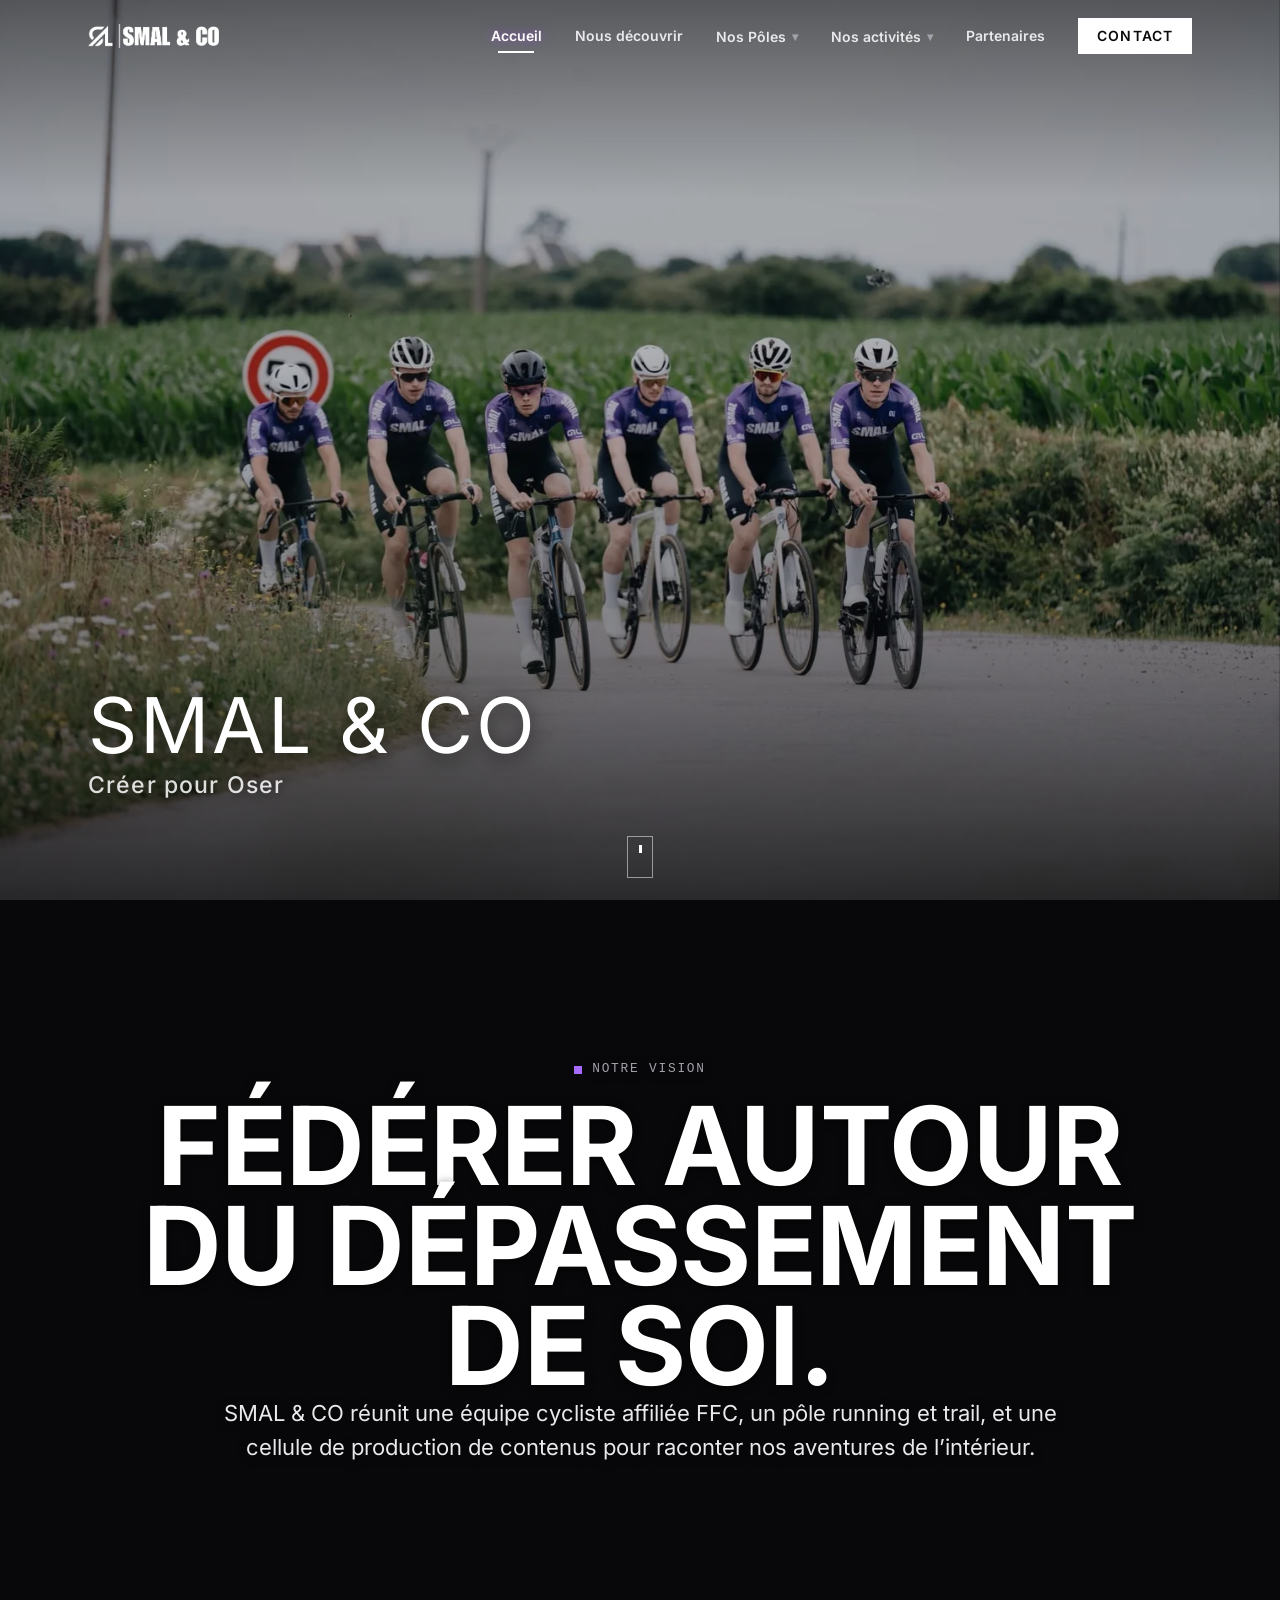
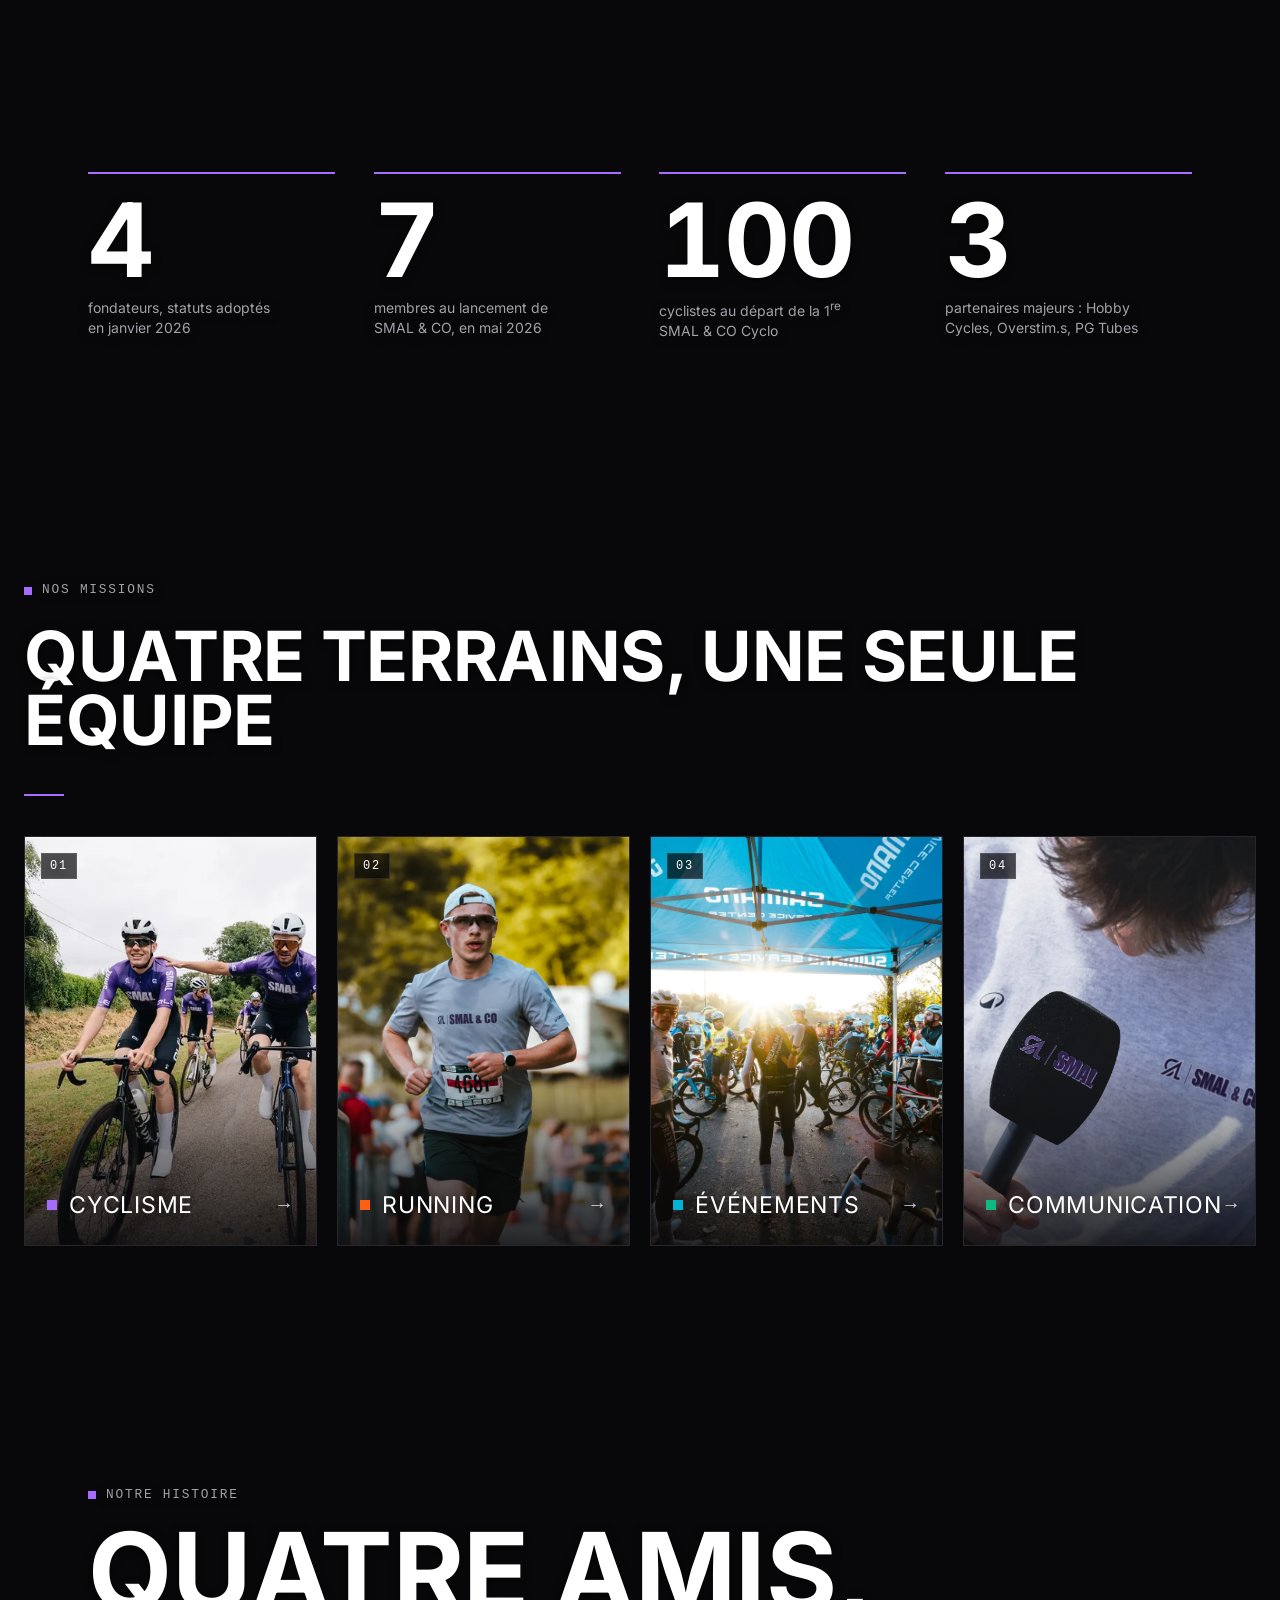
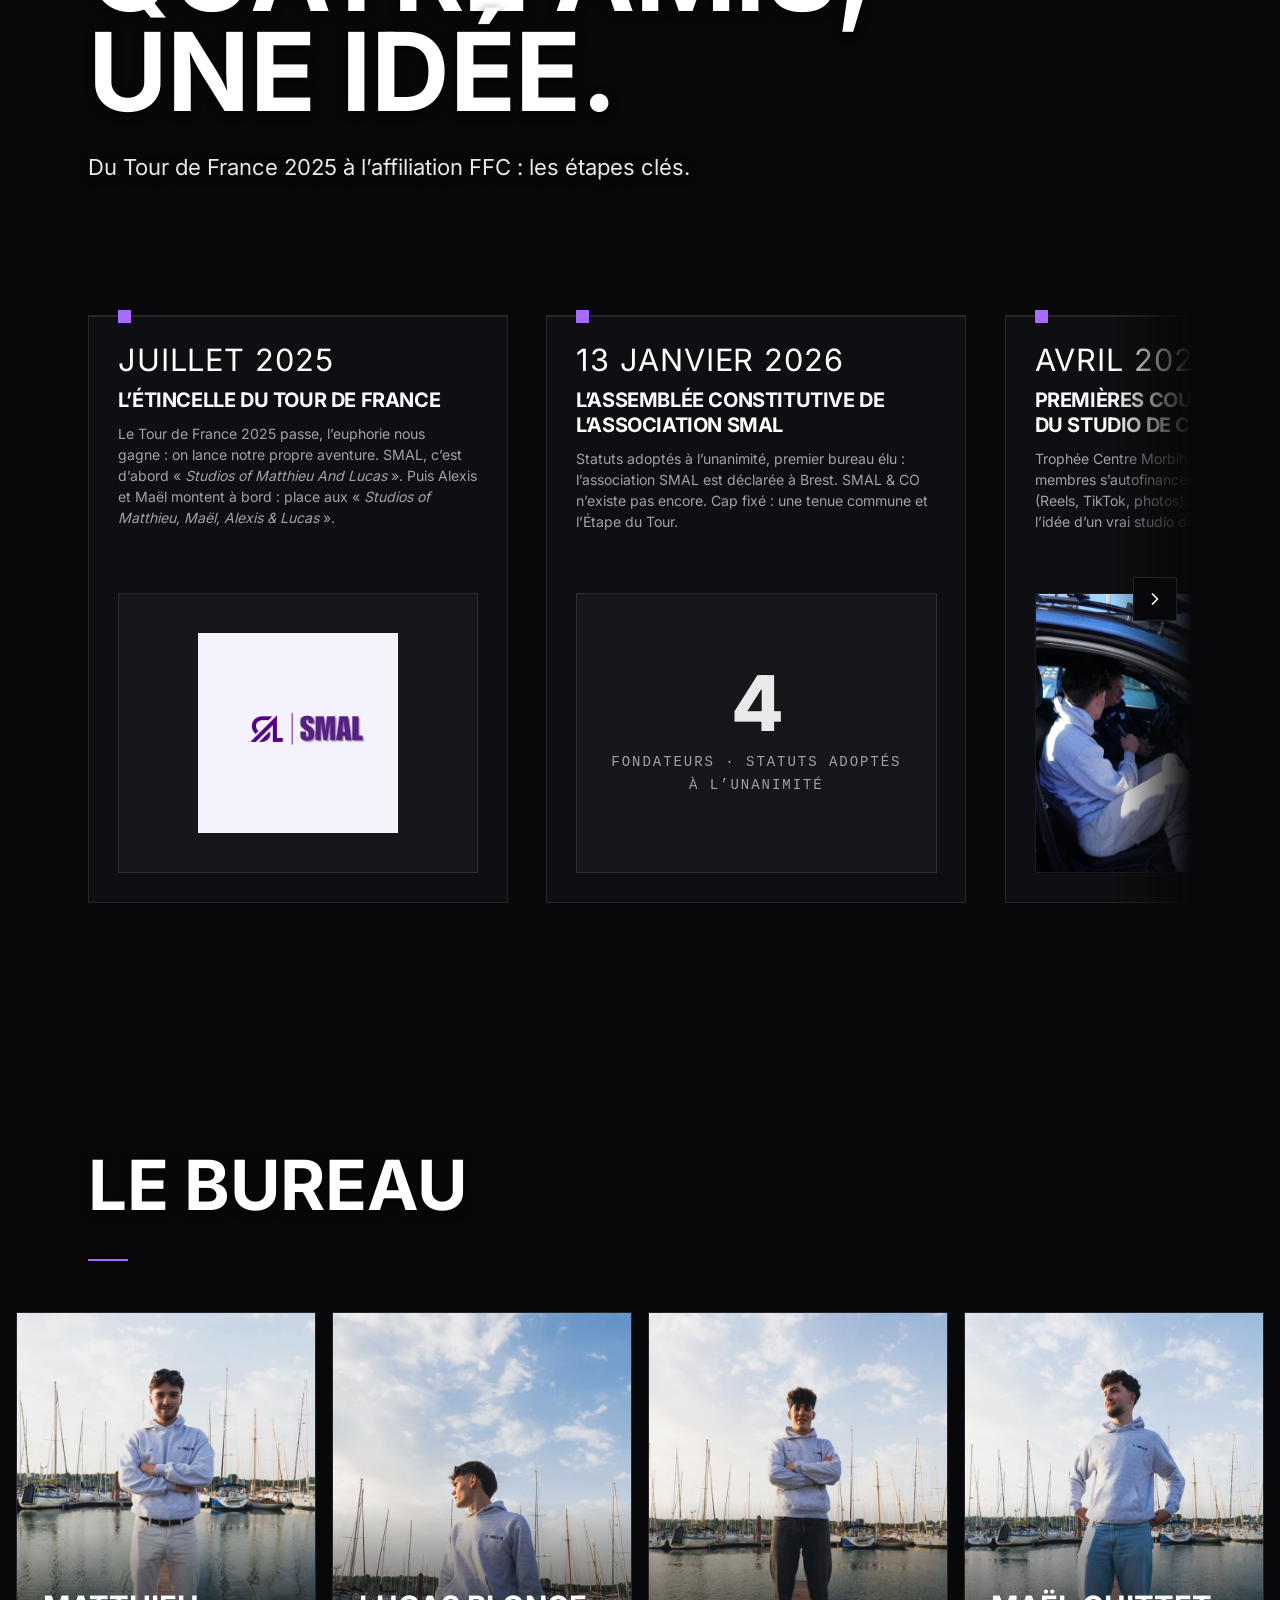
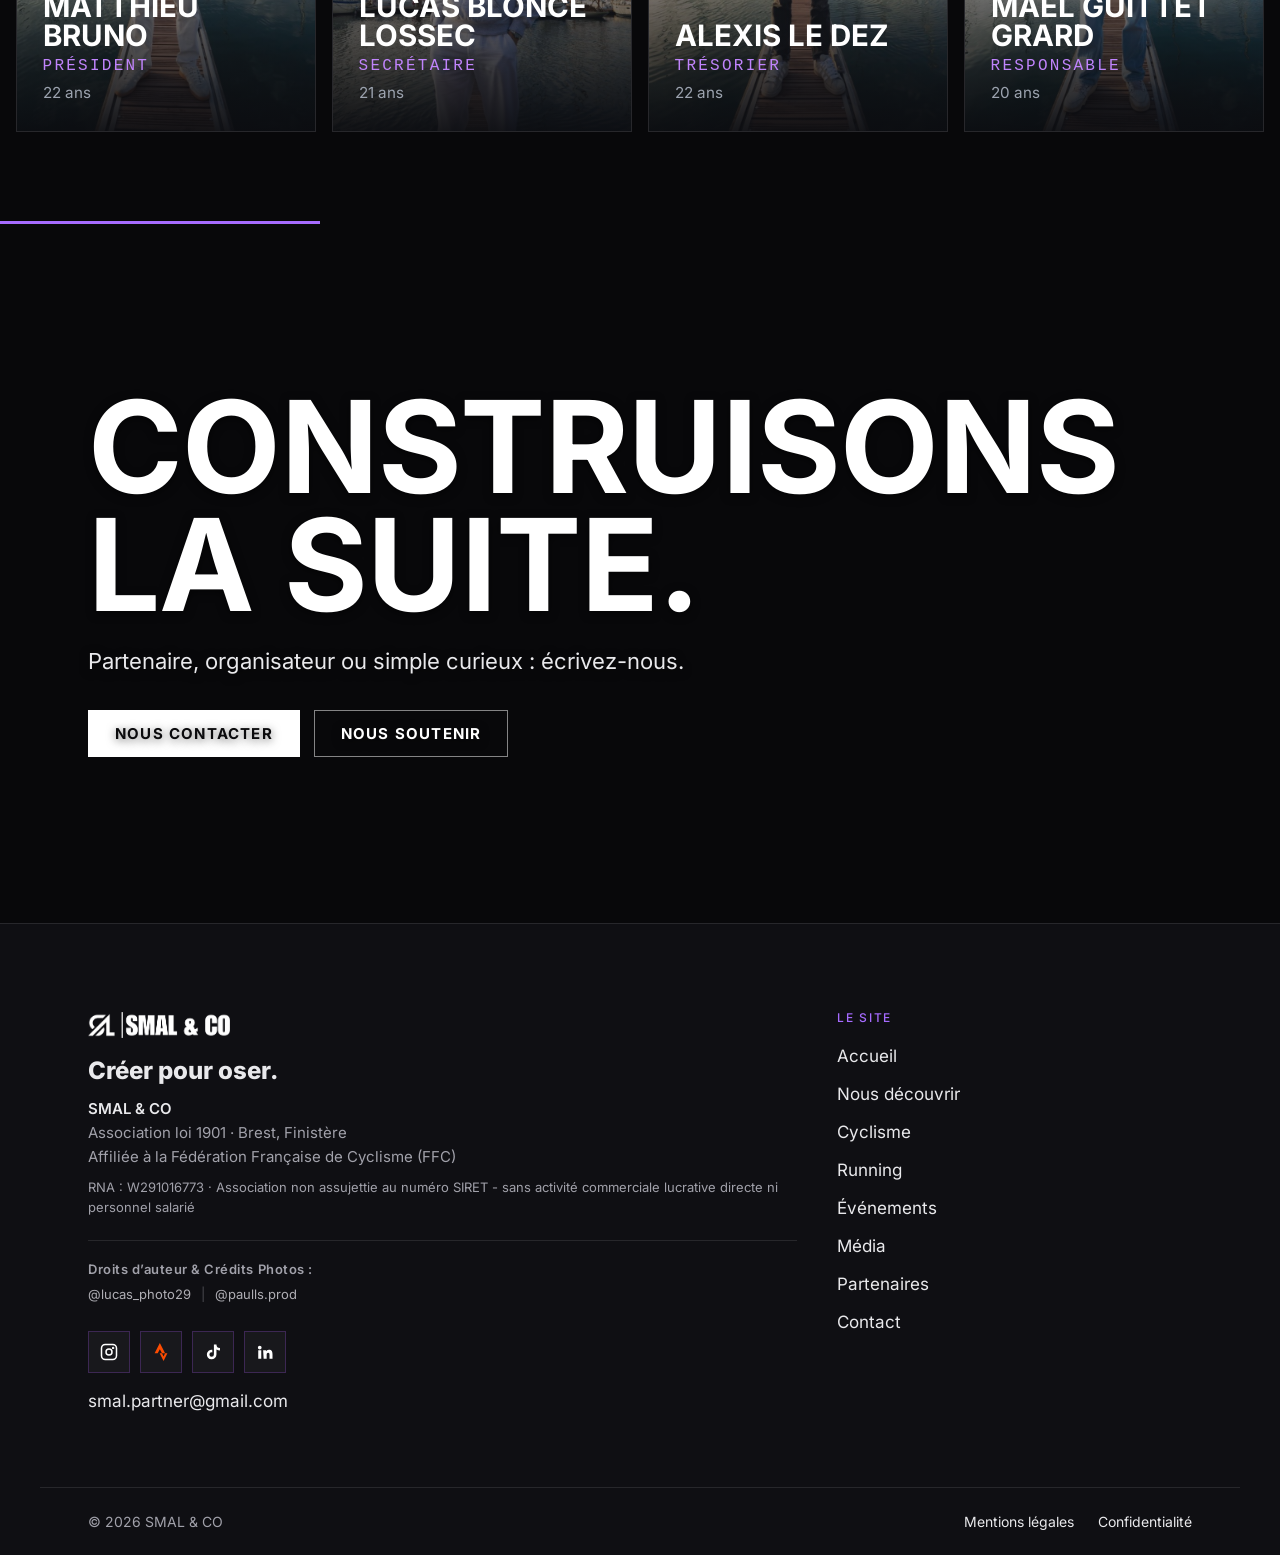
==== index.html @ f2fb5292 "feat(home): hero épuré, marque et slogan seuls en bas à gauche Co-Authored-By: Claude Opus 5.5 <nore" ====
<!doctype html>
<html lang="fr">
<head>
<meta charset="utf-8">
<meta name="viewport" content="width=device-width, initial-scale=1">
<meta name="robots" content="noindex, nofollow">
<title>SMAL & CO — Créer pour oser</title>
<meta name="description" content="SMAL & CO, association sportive brestoise : une équipe cycliste affiliée à la FFC, une section running et trail, des événements et un studio de contenus.">
<meta name="theme-color" content="#111215">
<link rel="icon" href="logos/smal-mark.png" type="image/png">
<link rel="canonical" href="https://smal-co-web.netlify.app/">
<meta property="og:type" content="website">
<meta property="og:locale" content="fr_FR">
<meta property="og:site_name" content="SMAL &amp; CO">
<meta property="og:title" content="SMAL & CO — Créer pour oser">
<meta property="og:description" content="SMAL & CO, association sportive brestoise : une équipe cycliste affiliée à la FFC, une section running et trail, des événements et un studio de contenus.">
<meta property="og:url" content="https://smal-co-web.netlify.app/">
<meta property="og:image" content="https://smal-co-web.netlify.app/img/og-default.jpg">
<meta property="og:image:width" content="1200">
<meta property="og:image:height" content="630">
<meta name="twitter:card" content="summary_large_image">
<meta name="twitter:title" content="SMAL & CO — Créer pour oser">
<meta name="twitter:description" content="SMAL & CO, association sportive brestoise : une équipe cycliste affiliée à la FFC, une section running et trail, des événements et un studio de contenus.">
<meta name="twitter:image" content="https://smal-co-web.netlify.app/img/og-default.jpg">
<link rel="manifest" href="site.webmanifest">
<link rel="preload" href="fonts/inter-variable.woff2" as="font" type="font/woff2" crossorigin>
<link rel="stylesheet" href="assets/site.css">
<script type="application/ld+json">
{
 "@context": "https://schema.org",
 "@type": "SportsOrganization",
 "name": "SMAL & CO",
 "legalName": "Association SMAL",
 "url": "https://smal-co-web.netlify.app/",
 "logo": "https://smal-co-web.netlify.app/logos/smal-mark.png",
 "sport": [
  "Cyclisme",
  "Course à pied"
 ],
 "foundingDate": "2026-01-13",
 "address": {
  "@type": "PostalAddress",
  "addressLocality": "Brest",
  "postalCode": "29200",
  "addressRegion": "Bretagne",
  "addressCountry": "FR"
 },
 "sameAs": [
  "https://www.instagram.com/smal__co/",
  "https://www.strava.com/clubs/smal__co",
  "https://www.tiktok.com/@smal__co",
  "https://www.linkedin.com/in/smal-co-a187363a7"
 ]
}
</script>
<script>document.documentElement.classList.add('js')</script>
</head>
<body>
<a class="skip" href="#contenu">Aller au contenu</a>

<header class="top" data-header>
 <div class="wrap top-in">
  <a class="brand" href="/" aria-label="SMAL & CO, accueil"><img src="logos/smal-co-blanc.png" alt="SMAL & CO" width="682" height="125"></a>
  <nav id="menu" class="nav" aria-label="Navigation principale">
   <a class="active" aria-current="page" href="/">Accueil</a>
   <a href="/qui-sommes-nous.html">Nous découvrir</a>
   <div class="nav-dd">
    <button class="nav-dd-toggle" type="button" aria-expanded="false" aria-controls="nav-poles">Nos Pôles <span class="chevron-down" aria-hidden="true">▾</span></button>
    <div class="dropdown-menu" id="nav-poles">
    <a class="dropdown-item" href="/cyclisme.html"><span class="dropdown-item-badge">PÔLE 01</span><span class="dropdown-item-title">Team SMAL &amp; CO Cycling</span></a>
    <a class="dropdown-item" href="/running.html"><span class="dropdown-item-badge">PÔLE 02</span><span class="dropdown-item-title">Team SMAL &amp; CO Running</span></a>
    </div>
   </div>
   <div class="nav-dd">
    <button class="nav-dd-toggle" type="button" aria-expanded="false" aria-controls="nav-activites">Nos activités <span class="chevron-down" aria-hidden="true">▾</span></button>
    <div class="dropdown-menu" id="nav-activites">
    <a class="dropdown-item" href="/evenements.html"><span class="dropdown-item-badge">COMMUNAUTÉ</span><span class="dropdown-item-title">Événements &amp; Social Rides</span></a>
    <a class="dropdown-item" href="/communication.html"><span class="dropdown-item-badge">STUDIO</span><span class="dropdown-item-title">Média &amp; Création de contenu</span></a>
    </div>
   </div>
   <a href="/partenaires.html">Partenaires</a>
   <a class="btn btn-small" href="/contact.html">Contact</a>
  </nav>
  <button class="burger" type="button" aria-expanded="false" aria-controls="menu" data-burger><span class="sr">Menu</span><i></i><i></i></button>
 </div>
</header>

<main id="contenu">

<section class="hero hero-logo" data-hero>
 <img width="1600" height="1067" class="hero-img" src="img/hero-peloton.webp" alt="" fetchpriority="high">
 <img width="1600" height="1067" class="hero-img hero-img-blur" src="img/hero-peloton.webp" alt="" aria-hidden="true">
 <div class="hero-veil" aria-hidden="true"></div>
 <div class="hero-shade"></div>
 <div class="wrap hero-in">
  <h1 class="hero-brand-title">SMAL &amp; CO</h1>
  <p class="hero-brand-subtitle">Créer pour Oser</p>
 </div>
 <a class="scroll-cue" href="#vision" aria-label="Descendre"><i></i></a>
</section>


<section class="sec vision-objectifs" id="vision">
 <div class="wrap">
  <p class="rv eyebrow" data-reveal>Notre vision</p>
  <h2 class="rv h-xl" data-reveal>Fédérer autour du dépassement de soi.</h2>
  <p class="rv lead" data-reveal>SMAL & CO réunit une équipe cycliste affiliée FFC, un pôle running et trail, et une cellule de production de contenus pour raconter nos aventures de l’intérieur.</p>
 </div>
</section>

<section class="sec numbers">
 <div class="wrap nums">
  <div class="rv num" data-reveal><strong><span data-count="4">4</span></strong><span>fondateurs, statuts adoptés en janvier 2026</span></div>
  <div class="rv num" data-reveal style="--d:80ms"><strong><span data-count="7">7</span></strong><span>membres au lancement de SMAL &amp; CO, en mai 2026</span></div>
  <div class="rv num" data-reveal style="--d:160ms"><strong><span data-count="100">100</span></strong><span>cyclistes au départ de la 1<sup>re</sup> SMAL &amp; CO Cyclo</span></div>
  <div class="rv num" data-reveal style="--d:240ms"><strong><span data-count="3">3</span></strong><span>partenaires majeurs : Hobby Cycles, Overstim.s, PG Tubes</span></div>
 </div>
</section>

<!-- MISSIONS : panneaux épurés (image + mot-clé) -->
<section class="missions-section">
 <div class="missions-container">
  <div class="missions-header">
   <p class="rv eyebrow" data-reveal>Nos missions</p>
   <h2 class="rv missions-title" data-reveal>Quatre terrains, une seule équipe</h2>
  </div>
  <div class="showcase-grid">
   <a href="/cyclisme.html" class="showcase-card">
    <img src="img/maillot2.webp" width="800" height="533" alt="Pôle Cyclisme SMAL & CO" class="showcase-img" loading="lazy" decoding="async">
    <div class="showcase-overlay"></div>
    <div class="showcase-footer"><span class="showcase-label">Cyclisme</span><span class="showcase-arrow" aria-hidden="true">→</span></div>
   </a>
   <a href="/running.html" class="showcase-card">
    <img src="img/running-guerledan.webp" width="1777" height="1000" alt="Coureur SMAL & CO en plein effort à Guerlédan" class="showcase-img img-running" loading="lazy" decoding="async">
    <div class="showcase-overlay"></div>
    <div class="showcase-footer"><span class="showcase-label">Running</span><span class="showcase-arrow" aria-hidden="true">→</span></div>
   </a>
   <a href="/evenements.html" class="showcase-card">
    <img src="img/evenements-cyclo.webp" width="1600" height="900" alt="Cyclistes réunis sous le barnum de la SMAL & CO Cyclo" class="showcase-img img-events" loading="lazy" decoding="async">
    <div class="showcase-overlay"></div>
    <div class="showcase-footer"><span class="showcase-label">Événements</span><span class="showcase-arrow" aria-hidden="true">→</span></div>
   </a>
   <a href="/communication.html" class="showcase-card">
    <img src="img/micro-smal.webp" width="1000" height="1697" alt="Micro SMAL & CO en interview" class="showcase-img img-com" loading="lazy" decoding="async">
    <div class="showcase-overlay"></div>
    <div class="showcase-footer"><span class="showcase-label">Communication</span><span class="showcase-arrow" aria-hidden="true">→</span></div>
   </a>
  </div>
 </div>
</section>

<!-- HISTOIRE -->
<section class="sec" id="histoire">
 <div class="wrap">
  <p class="rv eyebrow" data-reveal>Notre histoire</p>
  <h2 class="rv h-xl" data-reveal>Quatre amis,<br>une idée.</h2>
  <p class="rv lead" data-reveal style="margin:28px 0 clamp(56px,8vw,110px)">Du Tour de France 2025 à l’affiliation FFC : les étapes clés.</p>

  <div class="scroll-gallery-wrapper">
  <ol class="story" id="timeline-track" tabindex="0" aria-label="Frise chronologique, défilement horizontal">
   <li class="step">
    <div class="rv step-txt" data-reveal>
     <time>Juillet 2025</time>
     <h3 class="h-md">L’étincelle du Tour de France</h3>
     <p>Le Tour de France 2025 passe, l’euphorie nous gagne : on lance notre propre aventure. SMAL, c’est d’abord « <em>Studios of Matthieu And Lucas</em> ». Puis Alexis et Maël montent à bord : place aux « <em>Studios of Matthieu, Maël, Alexis & Lucas</em> ».</p>
    </div>
    <div class="rv step-pics step-logo" data-reveal style="--d:120ms"><img width="800" height="800" src="assets/images/histoire/premier-logo-smal.webp" alt="Le tout premier logo SMAL : monogramme et lettrage violets" loading="lazy" decoding="async"></div>
   </li>

   <li class="step">
    <div class="rv step-txt" data-reveal>
     <time>13 janvier 2026</time>
     <h3 class="h-md">L’assemblée constitutive de l’association SMAL</h3>
     <p>Statuts adoptés à l’unanimité, premier bureau élu : l’association SMAL est déclarée à Brest. SMAL & CO n’existe pas encore. Cap fixé : une tenue commune et l’Étape du Tour.</p>
    </div>
    <div class="rv step-card" data-reveal style="--d:120ms"><div><strong>4</strong><span>fondateurs · statuts adoptés à l’unanimité</span></div></div>
   </li>

   <li class="step">
    <div class="rv step-txt" data-reveal>
     <time>Avril 2026</time>
     <h3 class="h-md">Premières courses & naissance du studio de création</h3>
     <p>Trophée Centre Morbihan, Penn ar Bed, Sébaco : les membres s’autofinancent et filment tout en immersion (Reels, TikTok, photos). De ces reportages terrain naît l’idée d’un vrai studio de création.</p>
    </div>
    <div class="rv step-pics" data-reveal style="--d:120ms"><img width="800" height="1422" src="assets/images/histoire/avril2026-off-1.webp" alt="Coulisses de la Penn ar Bed : un membre de SMAL filme depuis la voiture suiveuse" loading="lazy" decoding="async"><img width="800" height="1422" src="assets/images/histoire/avril2026-off-2.webp" alt="Interview d’un coureur à l’arrivée de la Penn ar Bed par l’équipe SMAL" loading="lazy" decoding="async"></div>
   </li>

   <li class="step">
    <div class="rv step-txt" data-reveal>
     <time>22 mai 2026</time>
     <h3 class="h-md">Lancement de SMAL & CO, une tenue civile à sept</h3>
     <p>Le projet grandit : SMAL & CO naît, collectif élargi de SMAL. Les 4 co-fondateurs du bureau sont rejoints par 3 membres actifs. On est sept.</p>
    </div>
    <div class="rv step-pics" data-reveal style="--d:120ms"><img width="800" height="576" src="assets/images/histoire/shooting-civil-1.webp" alt="Les sept membres en sweats SMAL & CO sur le port" loading="lazy" decoding="async"><img width="800" height="1320" src="assets/images/histoire/shooting-civil-3.webp" alt="Deux membres en t-shirts blancs SMAL & CO" loading="lazy" decoding="async"></div>
   </li>

   <li class="step">
    <div class="rv step-txt" data-reveal>
     <time>24 mai 2026</time>
     <h3 class="h-md">Guerlédan : le running entre en scène</h3>
     <p>L’équipe chausse les baskets autour du lac de Guerlédan. Emmenés par Ewen Prémel, chef de file de la discipline, la course à pied et le trail deviennent notre deuxième pôle sportif.</p>
    </div>
    <div class="rv step-pics" data-reveal style="--d:120ms"><img width="800" height="450" src="img/guerledan1.webp" alt="Départ de la course de Guerlédan" loading="lazy" decoding="async"><img width="800" height="483" src="img/guerledan2.webp" alt="L’équipe réunie à Guerlédan" loading="lazy" decoding="async"></div>
   </li>

   <li class="step">
    <div class="rv step-txt" data-reveal>
     <time>28 juin 2026</time>
     <h3 class="h-md">Les premières tenues avec Alé Cycling</h3>
     <p>Nos toutes premières tenues cyclistes sont dévoilées, conçues avec le soutien de la marque italienne Alé Cycling.</p>
    </div>
    <div class="rv step-pics" data-reveal style="--d:120ms"><img width="800" height="534" src="assets/images/histoire/shooting-ale-groupe-1.webp" alt="Les membres de SMAL & CO alignés en tenue violette Alé Cycling, lors du shooting en studio" loading="lazy" decoding="async"></div>
   </li>

   <li class="step">
    <div class="rv step-txt" data-reveal>
     <time>19 juillet 2026</time>
     <h3 class="h-md">L’Étape du Tour : premier grand défi collectif</h3>
     <p>Les sept au départ de l’Étape du Tour, direction l’Alpe d’Huez. Une journée d’effort en montagne qui soude l’équipe, et des vacances inoubliables entre potes.</p>
    </div>
    <div class="rv step-pics" data-reveal style="--d:120ms"><img width="800" height="532" src="img/IMG_6418.webp" alt="Les coureurs SMAL & CO dans l’ascension de l’Étape du Tour, face aux sommets alpins" loading="lazy" decoding="async"></div>
   </li>

   <li class="step">
    <div class="rv step-txt" data-reveal>
     <time>Septembre 2026</time>
     <h3 class="h-md">Le Défi KOM Plougastel</h3>
     <p>Notre premier challenge ouvert à tous : un chrono à battre sur notre segment Strava à Plougastel. À la clé pour les vainqueurs homme et femme : maillots et bons d’achat Hobby Cycles.</p>
    </div>
    <div class="rv step-pics" data-reveal style="--d:120ms"><img width="800" height="1067" src="assets/images/histoire/defi-plougastel-1.webp" alt="Couronne rouge peinte sur la route, repère du segment KOM de Plougastel" loading="lazy" decoding="async"><img width="800" height="1067" src="assets/images/histoire/defi-plougastel-2.webp" alt="Couronne bleue peinte sur la route, repère du segment KOM de Plougastel" loading="lazy" decoding="async"></div>
   </li>

   <li class="step">
    <div class="rv step-txt" data-reveal>
     <time>16 septembre 2026</time>
     <h3 class="h-md">Affiliation FFC & création de la Team 2027</h3>
     <p>Officiellement affiliés à la Fédération Française de Cyclisme. La team de compétition SMAL & CO est créée, prête pour 2027.</p>
    </div>
    <div class="rv step-card cobrand" data-reveal style="--d:120ms"><div><div class="cobrand-logos"><img width="682" height="125" src="logos/smal-co-blanc.png" alt="SMAL & CO" loading="lazy" decoding="async"><i aria-hidden="true">×</i><img class="cobrand-ffc" src="logos/ffc.svg" alt="Logo FFC" loading="lazy" decoding="async"></div><span>Club affilié · Team 2027</span></div></div>
   </li>

   <li class="step">
    <div class="rv step-txt" data-reveal>
     <time>Octobre 2026</time>
     <h3 class="h-md">Partenariats officiels & SMAL & CO Cyclo</h3>
     <p>Premiers partenaires majeurs signés : Hobby Cycles, Overstim.s et PG Tubes. Le 18, la section running court à Rennes ; le 25, 1<sup>re</sup> « SMAL & CO CYCLO » avec 100 cyclistes au départ.</p>
     <ul class="partners-strip" aria-label="Premiers partenaires">
      <li><img width="166" height="169" src="logos/hobby-cycles.png" alt="Hobby Cycles" loading="lazy" decoding="async"></li>
      <li><img width="535" height="261" src="logos/overstims.png" alt="Overstim.s" loading="lazy" decoding="async"></li>
      <li><img width="361" height="118" src="logos/pg-tubes.png" alt="PG Tubes" loading="lazy" decoding="async"></li>
     </ul>
    </div>
    <div class="rv step-pics" data-reveal style="--d:120ms"><img width="800" height="450" src="img/rennes1.webp" alt="Coureur SMAL & CO dans les rues de Rennes" loading="lazy" decoding="async"><img width="800" height="1422" src="img/rennes3.webp" alt="Coureur SMAL & CO à Rennes" loading="lazy" decoding="async"></div>
   </li>

   <li class="step is-goal">
    <div class="rv step-txt" data-reveal>
     <time>2027 · Objectif</time>
     <h3 class="h-md">La saison de compétition</h3>
     <p>Structurer l’équipe, courir les épreuves régionales et lancer de nouveaux projets sportifs et médiatiques.</p>
    </div>
    <div class="rv step-card" data-reveal style="--d:120ms"><div><strong>2027</strong><span>on écrit la suite</span></div></div>
   </li>
  </ol>
  <button class="scroll-indicator scroll-prev" id="timeline-prev" type="button" aria-label="Étape précédente" aria-controls="timeline-track"><svg aria-hidden="true" viewBox="0 0 24 24" width="20" height="20" fill="none" stroke="currentColor" stroke-width="2" stroke-linecap="round" stroke-linejoin="round"><path d="M9 6l6 6-6 6"/></svg></button>
  <button class="scroll-indicator scroll-next" id="timeline-next" type="button" aria-label="Étape suivante" aria-controls="timeline-track"><svg aria-hidden="true" viewBox="0 0 24 24" width="20" height="20" fill="none" stroke="currentColor" stroke-width="2" stroke-linecap="round" stroke-linejoin="round"><path d="M9 6l6 6-6 6"/></svg></button>
  </div>
 </div>
</section>

<section class="sec sec-tight sec-alt">
 <div class="wrap">
  <h2 class="rv h-lg" data-reveal>Le bureau</h2>
  <ul class="bureau-grid">
   <li class="bureau-card"><img src="img/team/matthieu-bruno.jpg" alt="Matthieu Bruno" class="bureau-img" width="800" height="980" loading="lazy" decoding="async"><div class="bureau-overlay"></div><div class="bureau-content"><h3 class="bureau-name">Matthieu Bruno</h3><span class="bureau-role">Président</span><span class="bureau-age">22 ans</span></div></li>
   <li class="bureau-card"><img src="img/team/lucas-blonce-lossec.jpg" alt="Lucas Blonce Lossec" class="bureau-img" width="800" height="1070" loading="lazy" decoding="async"><div class="bureau-overlay"></div><div class="bureau-content"><h3 class="bureau-name">Lucas Blonce Lossec</h3><span class="bureau-role">Secrétaire</span><span class="bureau-age">21 ans</span></div></li>
   <li class="bureau-card"><img src="img/team/alexis-le-dez.jpg" alt="Alexis Le Dez" class="bureau-img" width="800" height="1012" loading="lazy" decoding="async"><div class="bureau-overlay"></div><div class="bureau-content"><h3 class="bureau-name">Alexis Le Dez</h3><span class="bureau-role">Trésorier</span><span class="bureau-age">22 ans</span></div></li>
   <li class="bureau-card"><img src="img/team/mael-guittet-grard.jpg" alt="Maël Guittet Grard" class="bureau-img" width="800" height="1052" loading="lazy" decoding="async"><div class="bureau-overlay"></div><div class="bureau-content"><h3 class="bureau-name">Maël Guittet Grard</h3><span class="bureau-role">Responsable</span><span class="bureau-age">20 ans</span></div></li>
  </ul>
 </div>
</section>

<section class="cta-final">
 <div class="wrap">
  <h2 class="rv h-xl" data-reveal>Construisons la suite.</h2>
  <p class="rv lead" data-reveal>Partenaire, organisateur ou simple curieux : écrivez-nous.</p>
  <div class="rv cta-row" data-reveal><a class="btn" href="/contact.html">Nous contacter</a><a class="btn btn-ghost" href="/partenaires.html#soutenir">Nous soutenir</a></div>
 </div>
</section>
</main>

<footer class="foot">
 <div class="wrap foot-in">
  <div>
   <img class="foot-logo" src="logos/smal-co-blanc.png" alt="SMAL & CO" width="682" height="125" loading="lazy" decoding="async">
   <p class="foot-sig">Créer pour oser.</p>
   <div class="footer-legal-info">
    <p class="association-name">SMAL &amp; CO</p>
    <p>Association loi 1901 · Brest, Finistère</p>
    <p>Affiliée à la Fédération Française de Cyclisme (FFC)</p>
    <p class="legal-registration">RNA : W291016773 · Association non assujettie au numéro SIRET - sans activité commerciale lucrative directe ni personnel salarié</p>
   </div>
   <div class="footer-copyright-section">
    <span class="copyright-title">Droits d’auteur &amp; Crédits Photos :</span>
    <div class="copyright-links">
     <a href="https://instagram.com/lucas_photo29" target="_blank" rel="noopener noreferrer" class="insta-credit">@lucas_photo29</a>
     <span class="separator" aria-hidden="true">|</span>
     <a href="https://instagram.com/paulls.prod" target="_blank" rel="noopener noreferrer" class="insta-credit">@paulls.prod</a>
    </div>
   </div>
   <div class="soc-row"><a class="soc-ico soc-ig" href="https://www.instagram.com/smal__co/" target="_blank" rel="noopener noreferrer" aria-label="Instagram" data-tip="Instagram"><svg viewBox="0 0 24 24" width="18" height="18" fill="none" stroke="currentColor" stroke-width="2" stroke-linecap="round" stroke-linejoin="round" aria-hidden="true"><rect x="2" y="2" width="20" height="20" rx="5"/><circle cx="12" cy="12" r="4"/><circle cx="17.5" cy="6.5" r=".6" fill="currentColor"/></svg></a><a class="soc-ico soc-st" href="https://www.strava.com/clubs/smal__co" target="_blank" rel="noopener noreferrer" aria-label="Strava" data-tip="Strava"><svg viewBox="0 0 24 24" width="18" height="18" fill="currentColor" aria-hidden="true"><path d="M15.39 17.94l-2.09-4.12h-3.07L15.39 24l5.15-10.18h-3.07m-7-5.6l2.84 5.6h4.17L10.46 0l-7 13.82h4.17"/></svg></a><a class="soc-ico soc-tt" href="https://www.tiktok.com/@smal__co" target="_blank" rel="noopener noreferrer" aria-label="TikTok" data-tip="TikTok"><svg viewBox="0 0 24 24" width="18" height="18" fill="currentColor" aria-hidden="true"><path d="M16.6 2h-3.4v13.4a3 3 0 1 1-3-3c.3 0 .6 0 .9.1V9a6.4 6.4 0 1 0 5.5 6.4V8.6a8 8 0 0 0 4.7 1.5V6.7a4.7 4.7 0 0 1-4.7-4.7z"/></svg></a><a class="soc-ico soc-li" href="https://www.linkedin.com/in/smal-co-a187363a7" target="_blank" rel="noopener noreferrer" aria-label="LinkedIn" data-tip="LinkedIn"><svg viewBox="0 0 24 24" width="18" height="18" fill="currentColor" aria-hidden="true"><path d="M4.98 3.5a2.5 2.5 0 1 1 0 5 2.5 2.5 0 0 1 0-5zM3 9.5h4V21H3zM9.5 9.5h3.8v1.6h.1c.5-1 1.8-2 3.8-2 4 0 4.8 2.6 4.8 6V21h-4v-5.2c0-1.3 0-2.9-1.8-2.9s-2 1.4-2 2.8V21h-4z"/></svg></a></div>
   <p><a href="/contact.html" data-u="smal.partner" data-d="gmail.com">smal.partner [arobase] gmail.com</a></p>
  </div>
  <nav aria-label="Pied de page">
   <h2 class="foot-h">Le site</h2>
   <ul><li><a href="/">Accueil</a></li><li><a href="/qui-sommes-nous.html">Nous découvrir</a></li><li><a href="/cyclisme.html">Cyclisme</a></li><li><a href="/running.html">Running</a></li><li><a href="/evenements.html">Événements</a></li><li><a href="/communication.html">Média</a></li><li><a href="/partenaires.html">Partenaires</a></li><li><a href="/contact.html">Contact</a></li></ul>
  </nav>
 </div>
 <div class="wrap foot-bar"><span>© 2026 SMAL & CO</span><span class="foot-legal"><a href="/mentions-legales.html">Mentions légales</a><a href="/confidentialite.html">Confidentialité</a></span></div>
</footer>

<script src="assets/site.js" defer></script>
</body>
</html>
---- assets/site.css ----
﻿/* Inter variable (OFL), auto-hébergée : toutes les graisses 100-900, pas d'appel à Google Fonts */
@font-face{font-family:"SMAL Sans";src:url(../fonts/inter-variable.woff2) format("woff2");font-weight:100 900;font-display:swap}
/* Impact (police système) déclarée pour toutes les graisses : évite le faux gras que le navigateur ajouterait sur font-weight:700/800 */
@font-face{font-family:"SMAL Impact";src:local("Impact");font-weight:100 900}

:root{
  --bg:#111215; --bg-2:#14151a; --panel:#1a1b22;
  --violet:#440A74; --violet-2:#7a3ee0; --violet-3:#b794ff;
  --text:#e2e8f0; --muted:#cbd5e1; --line:rgba(255,255,255,.08);
  --head:#fff; --eyebrow:#a855f7; --lift:0 10px 30px -10px rgba(0,0,0,.5);
  --gold:#d9b25b;
  --sans:"SMAL Sans",-apple-system,BlinkMacSystemFont,"Segoe UI",Roboto,Arial,sans-serif;
  --display:var(--sans); /* sous-titres, cartes, chiffres : Inter */
  --impact:"SMAL Impact",Impact,"Arial Black","SMAL Sans",sans-serif; /* grands titres seulement ; Inter en secours là où Impact manque (Android, Linux) */
  --wrap:1200px; --gut:clamp(20px,5vw,48px); --ease:cubic-bezier(.2,.8,.2,1);
  --sec-y:clamp(80px,12vw,160px); --sec-y-tight:clamp(48px,7vw,96px);
}
*{box-sizing:border-box}
html{scroll-behavior:smooth;-webkit-text-size-adjust:100%;-webkit-font-smoothing:antialiased;-moz-osx-font-smoothing:grayscale;text-rendering:optimizeLegibility}
body{margin:0;background:var(--bg);color:var(--text);font:400 17px/1.65 var(--sans);overflow-x:hidden}
img{max-width:100%;height:auto;display:block}
a{color:inherit}
ul,ol{margin:0;padding:0;list-style:none}
h1,h2,h3,p{margin:0}
:focus-visible{outline:2px solid var(--violet-3);outline-offset:3px;border-radius:4px}
.sr{position:absolute;width:1px;height:1px;overflow:hidden;clip:rect(0 0 0 0);white-space:nowrap}
.skip{position:absolute;left:12px;top:-60px;background:#fff;color:#000;padding:10px 16px;border-radius:8px;z-index:100;transition:top .2s}
.skip:focus{top:12px}
.wrap{width:100%;max-width:var(--wrap);margin:0 auto;padding:0 var(--gut)}
.muted{color:var(--muted)}
.eyebrow{font:600 .8rem/1 var(--sans);letter-spacing:.15em;text-transform:uppercase;color:var(--eyebrow);margin-bottom:20px}
.lead{font-size:clamp(18px,2vw,22px);line-height:1.55;color:var(--text);max-width:46ch}
.h-mega{font:800 clamp(64px,13vw,190px)/.88 var(--display);letter-spacing:-.04em}
.h-xl{font:800 clamp(44px,8vw,104px)/1.05 var(--display);letter-spacing:-.02em;color:var(--head)}
.h-lg{font:800 clamp(32px,5vw,60px)/1.15 var(--display);letter-spacing:-.02em;color:var(--head);margin-bottom:clamp(28px,4vw,56px)}
.h-md{font:700 clamp(22px,2.4vw,30px)/1.15 var(--display);letter-spacing:-.02em;color:var(--head)}

/* Boutons */
.btn{display:inline-flex;align-items:center;justify-content:center;gap:10px;padding:15px 26px;border-radius:999px;background:linear-gradient(135deg,var(--violet-2),var(--violet));color:#fff;font:600 15px/1 var(--sans);text-decoration:none;border:1px solid transparent;box-shadow:0 10px 34px -10px rgba(122,62,224,.7);transition:transform .3s var(--ease),box-shadow .3s var(--ease),background .3s var(--ease),border-color .3s var(--ease)}
.btn:hover{transform:translateY(-2px);box-shadow:0 16px 40px -10px rgba(122,62,224,.9)}
.btn-ghost{background:transparent;border-color:rgba(255,255,255,.28);box-shadow:none}
.btn-ghost:hover{background:rgba(255,255,255,.08);box-shadow:none}
.btn-small{padding:10px 18px;font-size:14px}
.btn-off{background:transparent;border-color:var(--line);color:var(--muted);box-shadow:none;cursor:not-allowed}
.btn-off:hover{transform:none;box-shadow:none}
.cta-row{display:flex;flex-wrap:wrap;gap:14px;margin-top:32px}
.link{color:var(--violet-3);text-underline-offset:4px}
.todo,.todo-inline{display:inline-block;margin-top:12px;padding:4px 10px;border-radius:6px;border:1px dashed var(--gold);color:var(--gold);font:600 12px/1.4 var(--sans);font-style:normal}

/* En-tête */
.top{position:fixed;inset:0 0 auto 0;z-index:50;transition:background .35s,backdrop-filter .35s,border-color .35s;border-bottom:1px solid transparent}
.top.scrolled{background:rgba(17,18,21,.78);backdrop-filter:blur(16px);-webkit-backdrop-filter:blur(16px);border-color:var(--line)}
.top-in{display:flex;align-items:center;justify-content:space-between;height:72px}
.brand img{height:24px;width:auto}
.nav{display:flex;align-items:center;gap:clamp(16px,2.6vw,34px)}
.nav a{text-decoration:none;font:600 14px/1 var(--sans);color:var(--text);position:relative;padding:6px 0}
.nav a:not(.btn)::after{content:"";position:absolute;left:0;right:0;bottom:-2px;height:2px;background:var(--violet-2);transform:scaleX(0);transform-origin:left;transition:transform .3s cubic-bezier(.8,0,.2,1)}
.nav a:not(.btn):hover::after,.nav a[aria-current=page]::after{transform:scaleX(1)}
.nav a.btn{color:#fff}
.burger{display:none;background:none;border:0;width:44px;height:44px;position:relative;cursor:pointer;color:#fff}
.burger i{position:absolute;left:11px;right:11px;height:2px;background:currentColor;border-radius:2px;transition:transform .3s var(--ease)}
.burger i:nth-of-type(1){top:18px}.burger i:nth-of-type(2){top:26px}
.burger[aria-expanded=true] i:nth-of-type(1){transform:translateY(4px) rotate(45deg)}
.burger[aria-expanded=true] i:nth-of-type(2){transform:translateY(-4px) rotate(-45deg)}

/* Hero */
.hero{position:relative;min-height:100svh;display:flex;align-items:flex-end;overflow:hidden;isolation:isolate}
.hero-img{position:absolute;inset:0;width:100%;height:100%;object-fit:cover;z-index:-2;animation:kb 22s ease-out both}
.hero-shade{position:absolute;inset:0;z-index:-1;background:
  radial-gradient(900px 500px at 15% 100%,rgba(68,10,116,.85),transparent 70%),
  linear-gradient(180deg,rgba(17,18,21,.6) 0%,rgba(17,18,21,.35) 40%,rgba(17,18,21,.94) 100%)}
.hero-in{padding-bottom:clamp(64px,10vh,120px);padding-top:140px}
.hero .line{display:block;overflow:hidden;padding-bottom:.06em}
.hero .line>span{display:block;animation:rise 1.1s var(--ease) both;animation-delay:calc(var(--i)*.14s + .2s)}
.hero-lead{margin-top:28px;animation:fade 1s .6s both}
.hero .eyebrow{animation:fade 1s .1s both}
.hero .cta-row{animation:fade 1s .8s both}
.scroll-cue{position:absolute;left:50%;bottom:22px;width:26px;height:42px;border:1.5px solid rgba(255,255,255,.5);border-radius:14px;transform:translateX(-50%)}
.scroll-cue i{position:absolute;left:50%;top:8px;width:3px;height:8px;margin-left:-1.5px;background:#fff;border-radius:2px;animation:cue 1.8s infinite}
@keyframes kb{from{transform:scale(1.12)}to{transform:scale(1)}}
@keyframes rise{from{transform:translateY(105%)}to{transform:none}}
@keyframes fade{from{opacity:0;transform:translateY(14px)}to{opacity:1;transform:none}}
@keyframes cue{0%{opacity:0;transform:translateY(0)}30%{opacity:1}100%{opacity:0;transform:translateY(14px)}}


/* Sections */
.sec{padding:var(--sec-y) 0}
.sec-tight{padding:var(--sec-y-tight) 0}
.manifesto{font:700 clamp(28px,4.6vw,58px)/1.12 var(--display);letter-spacing:-.025em;max-width:22em}
.w{display:inline}
.js [data-words] .w{opacity:.16;transition:opacity .5s ease;transition-delay:calc(var(--i)*28ms)}
.js [data-words].in .w{opacity:1}


/* Chiffres */
.numbers{background:radial-gradient(900px 400px at 80% 0%,rgba(68,10,116,.45),transparent 70%),var(--bg-2);border-block:1px solid var(--line)}
.nums{display:grid;grid-template-columns:repeat(4,1fr);gap:32px}
.num strong{display:block;font:800 clamp(40px,5.6vw,76px)/1 var(--display);letter-spacing:-.04em;background:linear-gradient(180deg,#fff,var(--violet-3));-webkit-background-clip:text;background-clip:text;color:transparent}
.num>span{display:block;margin-top:12px;color:var(--muted);font-size:15px;max-width:22ch}

/* Galerie */
.gallery{padding:clamp(48px,7vw,96px) 0;overflow:hidden}
.gal-track{display:flex;gap:16px;overflow-x:auto;scroll-snap-type:x mandatory;padding:0 var(--gut);scrollbar-width:thin;scrollbar-color:var(--violet) transparent}
.gal-track figure{flex:none;width:clamp(260px,42vw,560px);aspect-ratio:4/3;margin:0;border-radius:20px;overflow:hidden;scroll-snap-align:center;border:1px solid var(--line)}
.gal-track img{width:100%;height:100%;object-fit:cover;transition:transform 1s var(--ease)}
.gal-track figure:hover img{transform:scale(1.05)}

/* Valeurs */
.values{display:grid;grid-template-columns:repeat(3,1fr);gap:1px;background:var(--line);border:1px solid var(--line);border-radius:24px;overflow:hidden}
.values li{background:var(--bg);padding:clamp(24px,3vw,40px)}
.values h3{font:700 22px/1.2 var(--display);margin-bottom:10px}
.values p{color:var(--muted);font-size:16px}

/* Logos */
.logos{display:flex;flex-wrap:wrap;align-items:center;gap:clamp(28px,5vw,72px)}
.logos img{height:clamp(40px,5vw,60px);width:auto;max-width:180px;object-fit:contain;opacity:.75;transition:opacity .3s}
.logos a:hover img{opacity:1}

/* CTA final */
.cta-final{padding:clamp(90px,13vw,170px) 0;text-align:left;background:radial-gradient(1000px 500px at 50% 120%,rgba(122,62,224,.5),transparent 70%),var(--bg);border-top:1px solid var(--line)}
.cta-final .lead{margin-top:20px}

/* Têtes de page */
.phead{padding:clamp(150px,20vw,230px) 0 clamp(30px,5vw,60px);background:radial-gradient(900px 420px at 85% 0%,rgba(68,10,116,.6),transparent 70%)}
.phead .lead{margin-top:26px;max-width:60ch} /* intro de page en 3 lignes max sur grand écran */
.band{height:clamp(240px,48vw,560px);overflow:hidden;border-block:1px solid var(--line)}
.band img{width:100%;height:100%;object-fit:cover}

/* Frise */
.timeline{position:relative;max-width:820px;margin-left:clamp(0px,4vw,40px);padding-left:36px;border-left:1px solid var(--line)}
.timeline li{position:relative;padding-bottom:clamp(36px,5vw,60px)}
.timeline li::before{content:"";position:absolute;left:-42px;top:6px;width:11px;height:11px;border-radius:50%;background:var(--violet-2);box-shadow:0 0 0 6px rgba(122,62,224,.2)}
.timeline li.is-goal::before{background:transparent;border:2px solid var(--violet-3)}
.timeline time{display:block;font:600 13px/1 var(--sans);letter-spacing:.14em;text-transform:uppercase;color:var(--violet-3);margin-bottom:10px}
.timeline p{color:#cfcae0;margin-top:8px;max-width:56ch}
.timeline small{margin-left:12px;font:600 11px/1 var(--sans);letter-spacing:.14em;text-transform:uppercase;padding:5px 9px;border:1px solid var(--violet-3);color:var(--violet-3);border-radius:999px;vertical-align:middle}

/* Fondateurs */
.role{color:var(--violet-3);font-weight:600;margin-top:4px}

/* Pages équipes */
.cols{display:grid;grid-template-columns:minmax(0,5fr) minmax(0,7fr);gap:clamp(32px,6vw,96px);align-items:start}
.facts{display:grid;gap:1px;background:var(--line);border:1px solid var(--line);border-radius:20px;overflow:hidden;margin:0}
.facts>div{background:var(--panel);padding:20px 24px}
.facts dt{font:600 12px/1 var(--sans);letter-spacing:.16em;text-transform:uppercase;color:var(--violet-3);margin-bottom:8px}
.facts dd{margin:0;font:700 22px/1.2 var(--display)}
.prose p{margin-bottom:22px;font-size:18px;color:var(--text);max-width:58ch}
.goals{display:grid;gap:1px;background:var(--line);border-block:1px solid var(--line)}
.goals li{background:var(--bg);padding:22px 0 22px 56px;position:relative;font:700 clamp(18px,2.2vw,26px)/1.25 var(--display);letter-spacing:-.01em}
.goals li::before{content:"→";position:absolute;left:8px;top:21px;color:var(--violet-2)}
.mosaic{display:grid;grid-template-columns:repeat(4,1fr);gap:4px;margin-top:clamp(48px,7vw,96px)}
.mosaic img{width:100%;aspect-ratio:3/4;object-fit:cover}
.status-card{padding:32px;border:1px solid var(--line);border-radius:22px;background:var(--panel)}
.status-card .muted{margin-top:14px;font-size:16px}

/* Partenaires */
.partners{display:grid;grid-template-columns:repeat(3,1fr);gap:20px}
.partners li{padding:32px;border:1px solid var(--line);border-radius:24px;background:var(--panel);display:flex;flex-direction:column;gap:8px}
.partners .eyebrow{margin:20px 0 4px}
.partners p:not(.eyebrow){color:#cfcae0;font-size:16px}
.p-logo{height:110px;display:grid;place-items:center start}
.p-logo img{max-height:80px;max-width:200px;width:auto;object-fit:contain}

/* Soutien */
.uses{display:grid;grid-template-columns:repeat(4,1fr);gap:20px}
.uses li{padding:26px;border:1px solid var(--line);border-radius:20px;background:var(--panel)}
.uses h3{font:700 20px/1.2 var(--display);margin-bottom:8px}
.uses p{color:var(--muted);font-size:15px}
.ways{display:grid;grid-template-columns:repeat(3,1fr);gap:20px}
.ways li{padding:32px;border:1px solid var(--line);border-radius:24px;background:linear-gradient(160deg,rgba(68,10,116,.5),var(--panel));display:flex;flex-direction:column;gap:14px;align-items:flex-start}
.ways p{color:#cfcae0;flex:1}

/* Contact */
.cards{display:grid;gap:20px}
.card{padding:32px;border:1px solid var(--line);border-radius:24px;background:var(--panel);display:flex;flex-direction:column;gap:12px;align-items:flex-start}
.form{display:grid;gap:18px}
.form label{display:grid;gap:8px;font:600 14px/1 var(--sans)}
.form input:not([type=checkbox]),.form select,.form textarea{width:100%;padding:14px 16px;border-radius:14px;border:1px solid var(--line);background:var(--panel);color:var(--text);font:400 16px/1.4 var(--sans)}
.form .check{display:flex;gap:10px;align-items:flex-start;font-weight:400;line-height:1.5;color:var(--muted)}

/* Légal */
.legal{max-width:760px}
.legal h2{font:700 24px/1.2 var(--display);margin:36px 0 12px}
.legal p{color:#cfcae0;margin-bottom:14px}

/* Pied de page */
.foot{border-top:1px solid var(--line);background:var(--bg-2);padding-top:clamp(48px,7vw,88px)}
.foot-in{display:grid;grid-template-columns:2fr 1fr;gap:40px}
.foot-logo{height:26px;width:auto;margin-bottom:20px}
.foot-sig{font:800 24px/1.1 var(--display);margin-bottom:12px}
.foot-h{font:600 12px/1 var(--sans);letter-spacing:.18em;text-transform:uppercase;color:var(--violet-3);margin-bottom:18px}
.foot li{margin-bottom:10px}
.foot a{text-decoration:none;color:var(--text)}
.foot a:hover{color:#fff;text-decoration:underline;text-underline-offset:4px}
.foot-bar{display:flex;justify-content:space-between;gap:16px;flex-wrap:wrap;margin-top:clamp(40px,6vw,72px);padding-block:22px;border-top:1px solid var(--line);color:var(--muted);font-size:14px}

/* Révélations */
.js .rv{opacity:0;transform:translateY(26px);transition:opacity .9s var(--ease),transform .9s var(--ease);transition-delay:var(--d,0ms)}
.js .rv.in{opacity:1;transform:none}

/* Responsive */
@media (max-width:980px){
  .partners,.ways{grid-template-columns:1fr}
  .nums{grid-template-columns:repeat(2,1fr)}
  .values{grid-template-columns:repeat(2,1fr)}
  .uses{grid-template-columns:repeat(2,1fr)}
  .cols{grid-template-columns:1fr}
  .mosaic{grid-template-columns:repeat(2,1fr)}
  .foot-in{grid-template-columns:1fr 1fr}
}
@media (max-width:560px){
  body{font-size:16px}
  .values,.uses{grid-template-columns:1fr}
  .foot-in{grid-template-columns:1fr}
  .nums{gap:24px}
}
@media (prefers-reduced-motion:reduce){
  html{scroll-behavior:auto}
  *,*::before,*::after{animation:none!important;transition:none!important}
  .js .rv,.js [data-words] .w{opacity:1;transform:none}
}


/* ===== Ajouts page unique ===== */
section[id]{scroll-margin-top:72px}
.hero-badges{display:flex;flex-wrap:wrap;gap:10px;margin-bottom:22px;animation:fade 1s .1s both}
.badge{display:inline-flex;align-items:center;gap:8px;padding:7px 14px;border-radius:999px;border:1px solid rgba(255,255,255,.22);background:rgba(17,18,21,.45);backdrop-filter:blur(8px);-webkit-backdrop-filter:blur(8px);font:600 12px/1 var(--sans);letter-spacing:.12em;text-transform:uppercase;transition:border-color .3s,transform .3s var(--ease)}
.badge:hover{border-color:var(--gold);transform:translateY(-2px)}
.badge b{width:7px;height:7px;border-radius:50%;background:var(--gold)}

/* Frise illustrée */
.story{display:grid;gap:clamp(56px,8vw,110px);position:relative}
.story::before{content:"";position:absolute;left:clamp(10px,50%,50%);top:0;bottom:0;width:1px;background:linear-gradient(var(--violet-2),var(--line) 30%,var(--line) 70%,var(--gold))}
.step{display:grid;grid-template-columns:1fr 1fr;gap:clamp(32px,6vw,96px);align-items:center;position:relative}
.step::before{content:"";position:absolute;left:50%;top:50%;width:13px;height:13px;margin:-6px 0 0 -6px;border-radius:50%;background:var(--violet-2);box-shadow:0 0 0 7px rgba(122,62,224,.2)}
.step.is-goal::before{background:var(--bg);border:2px solid var(--gold);box-shadow:0 0 0 7px rgba(217,178,91,.15)}
.step:nth-child(even) .step-txt{order:2}
.step-txt time{display:block;font:600 13px/1 var(--sans);letter-spacing:.16em;text-transform:uppercase;color:var(--violet-3);margin-bottom:14px}
.step.is-goal time{color:var(--gold)}
.step-txt p{color:#cfcae0;margin-top:14px;max-width:46ch}
.step-pics{display:grid;grid-template-columns:repeat(auto-fit,minmax(140px,1fr));gap:10px}
.step-pics img{width:100%;aspect-ratio:4/5;object-fit:cover;border-radius:18px;border:1px solid var(--line);transition:transform .8s var(--ease)}
.step-pics img:only-child{aspect-ratio:4/3}
.step-pics img:hover{transform:scale(1.03)}
.step-stat{display:flex;gap:28px;margin-top:22px}
.step-stat strong{display:block;font:800 clamp(30px,3.6vw,46px)/1 var(--display);letter-spacing:-.03em;background:linear-gradient(180deg,#fff,var(--violet-3));-webkit-background-clip:text;background-clip:text;color:transparent}
.step-stat span{font-size:13px;color:var(--muted)}
.step-card{aspect-ratio:4/3;border-radius:18px;border:1px solid var(--line);display:grid;place-items:center;text-align:center;padding:28px;background:radial-gradient(500px 260px at 30% 0%,rgba(122,62,224,.45),transparent 70%),var(--panel)}
.step-card strong{font:800 clamp(40px,6vw,80px)/.95 var(--display);letter-spacing:-.04em}
.step-card span{display:block;margin-top:10px;color:var(--muted);font-size:14px;letter-spacing:.14em;text-transform:uppercase}

/* Univers sportifs */
.sport{display:grid;grid-template-columns:1.1fr 1fr;min-height:min(86vh,820px);border-block:1px solid var(--line)}
.sport-img{position:relative;overflow:hidden}
.sport-img img{position:absolute;inset:0;width:100%;height:100%;object-fit:cover;transition:transform 1.4s var(--ease)}
.sport:hover .sport-img img{transform:scale(1.05)}
.sport-body{padding:clamp(48px,7vw,110px) var(--gut);display:flex;flex-direction:column;justify-content:center;background:radial-gradient(700px 400px at 100% 0%,rgba(68,10,116,.55),transparent 70%),var(--bg-2)}
.sport-run{grid-template-columns:1fr 1.1fr}
.sport-run .sport-img{order:2}
.sport-run .sport-body{background:radial-gradient(700px 400px at 0% 100%,rgba(217,178,91,.14),transparent 70%),#f4f2fa;color:#0b0b0f}
.sport-run .eyebrow{color:#440A74}
.sport-run .prose p,.sport-run .goals li{color:#2a2536}
.sport-run .goals{background:rgba(0,0,0,.1);border-color:rgba(0,0,0,.1)}
.sport-run .goals li{background:#f4f2fa}
.sport .facts{margin:28px 0}
.sport .goals li{font-size:clamp(16px,1.6vw,20px);padding:16px 0 16px 40px}
.sport .goals li::before{top:15px;left:4px}

/* Événements */
.events{display:grid;grid-template-columns:repeat(3,1fr);gap:20px}
.event{position:relative;padding:32px;border:1px solid var(--line);border-radius:24px;background:var(--panel);display:flex;flex-direction:column;gap:12px;transition:transform .4s var(--ease),border-color .3s}
.event:hover{transform:translateY(-6px);border-color:rgba(183,148,255,.45)}
.event .tag{align-self:flex-start;font:600 11px/1 var(--sans);letter-spacing:.14em;text-transform:uppercase;padding:6px 10px;border-radius:999px;border:1px solid var(--violet-3);color:var(--violet-3)}
.event .tag.gold{border-color:var(--gold);color:var(--gold)}
.event p{color:#cfcae0;font-size:16px}
.event dl{display:grid;grid-template-columns:repeat(2,1fr);gap:14px;margin:8px 0 0}
.event dt{font:600 11px/1 var(--sans);letter-spacing:.14em;text-transform:uppercase;color:var(--muted)}
.event dd{margin:6px 0 0;font:700 22px/1 var(--display)}
.event dd small{font-size:.55em;font-weight:400;opacity:.85} /* unité discrète après un chiffre : « 50 personnes » */
.event-feature{grid-column:span 2;background:radial-gradient(700px 360px at 100% 0%,rgba(122,62,224,.45),transparent 70%),var(--panel)}
.event-feature dl{grid-template-columns:repeat(4,1fr)}

/* Partenaires : fiches */
.partners a{text-decoration:none;color:var(--violet-3);font-weight:600;font-size:15px;margin-top:auto;padding-top:12px}
.partners li{transition:transform .4s var(--ease),border-color .3s}
.partners li:hover{transform:translateY(-6px);border-color:rgba(217,178,91,.5)}
.p-logo{place-items:center start}

/* Galerie asymétrique */
.action-gallery-section{padding:5rem 0}
.action-gallery-section .section-title{font-family:var(--display);font-size:clamp(2rem,3.5vw,2.75rem);font-weight:700;color:var(--head);letter-spacing:-.02em;margin:0 0 2.5rem}
/* dense + 2 cartes larges en plus (6, 8) : 12 cases, grille fermée sur 4 et 2 colonnes */
.action-bento-grid{display:grid;grid-template-columns:repeat(4,1fr);grid-auto-rows:240px;grid-auto-flow:dense;gap:1.25rem}
.bento-card{position:relative;border-radius:1rem;overflow:hidden;background-color:#16181f;border:1px solid rgba(255,255,255,.08)}
.bento-card img{width:100%;height:100%;object-fit:cover;display:block;transition:transform .5s cubic-bezier(.16,1,.3,1)}
.bento-card:hover img{transform:scale(1.04)}
.bento-card.bento-wide{grid-column:span 2}
.bento-card.bento-tall{grid-row:span 2}
.bento-tag{position:absolute;bottom:1rem;left:1rem;background:rgba(18,19,22,.75);-webkit-backdrop-filter:blur(8px);backdrop-filter:blur(8px);border:1px solid rgba(255,255,255,.12);color:#fff;font-size:.75rem;font-weight:600;text-transform:uppercase;letter-spacing:.08em;padding:.35rem .75rem;border-radius:9999px;pointer-events:none}
@media (max-width:1024px){.action-bento-grid{grid-template-columns:repeat(2,1fr);grid-auto-rows:220px}}
@media (max-width:640px){.action-bento-grid{grid-template-columns:1fr;grid-auto-rows:240px}.bento-card.bento-wide,.bento-card.bento-tall{grid-column:span 1;grid-row:span 1}}

/* Soutien */
.support{display:grid;grid-template-columns:1.2fr 1fr;gap:clamp(32px,5vw,72px);align-items:center;padding:clamp(32px,5vw,64px);border-radius:32px;border:1px solid rgba(217,178,91,.35);background:radial-gradient(800px 420px at 0% 0%,rgba(122,62,224,.5),transparent 70%),radial-gradient(600px 300px at 100% 100%,rgba(217,178,91,.16),transparent 70%),var(--panel)}
.support .ways{grid-template-columns:1fr;gap:12px}
.support .ways li{padding:22px 24px;gap:8px}
.support .ways h3{font:700 20px/1.2 var(--display)}
.helloasso{min-height:64px}

@media (max-width:980px){
  .story::before{left:10px}
  .step{grid-template-columns:1fr;padding-left:40px}
  .step::before{left:10px;top:4px}
  .step:nth-child(even) .step-txt{order:0}
  .sport,.sport-run{grid-template-columns:1fr}
  .sport-img{min-height:56vw}
  .sport-run .sport-img{order:0}
  .events,.support{grid-template-columns:1fr}
  .event-feature{grid-column:auto}
}
@media (max-width:560px){
  .event-feature dl{grid-template-columns:repeat(2,1fr)}
  .step-stat{gap:18px;flex-wrap:wrap}
}
.sport:not(.sport-run) .goals li{background:var(--bg-2)}

/* ===== Multi-pages ===== */
.nav a.active:not(.btn)::after{transform:scaleX(1)}
.nav a.active:not(.btn){color:#fff}
.nav a.btn.active{box-shadow:0 0 0 2px var(--violet-3)}
.sec-alt{background:var(--bg-2);border-block:1px solid var(--line)}
.list-cards{display:flex;flex-wrap:wrap;justify-content:center;gap:20px}
.list-cards>li{flex:0 1 calc((100% - 40px)/3)}
.list-cards li{padding:28px;border:1px solid var(--line);border-radius:22px;background:var(--panel);transition:transform .4s var(--ease),border-color .3s}
.list-cards li:hover{transform:translateY(-6px);border-color:rgba(183,148,255,.45)}
.list-cards time,.list-cards .k{display:block;font:600 12px/1 var(--sans);letter-spacing:.16em;text-transform:uppercase;color:var(--violet-3);margin-bottom:12px}
.list-cards h3{font:700 22px/1.2 var(--display);margin-bottom:8px}
.list-cards p{color:var(--muted);font-size:16px}
@media (max-width:980px){.list-cards>li{flex-basis:calc((100% - 20px)/2)}}
@media (max-width:560px){.list-cards>li{flex-basis:100%}}
/* qui-sommes-nous */
/* hero logo + scroll */
.hero-logo{align-items:center;text-align:center}
.hero-logo .hero-shade{background:radial-gradient(900px 520px at 50% 55%,rgba(68,10,116,.55),transparent 70%),linear-gradient(180deg,rgba(17,18,21,.45),rgba(17,18,21,0) 40%)} /* juste de quoi lire le menu ; l'assombrissement global vient de .hero-veil */
/* Accueil : photo figée en fond ; au-delà des boutons, une copie floutée (flou calculé une seule fois) apparaît en fondu
   avec un voile sombre, et les sections suivantes glissent par-dessus. --b (0 → 1) est posé par site.js. */
.hero-logo{z-index:0}
.hero-logo .hero-img{position:fixed;inset:0;height:100%;scale:calc(1 + var(--b,0)*.04)} /* zoom discret 1 → 1.04 */
.hero-logo .hero-img-blur{filter:blur(6px);scale:calc(1.03 + var(--b,0)*.04);opacity:var(--b,0);will-change:opacity} /* flou 6px, calculé une fois ; seule l'opacité varie */
.hero-veil{position:fixed;inset:0;z-index:-1;background:rgb(11,12,16);opacity:calc(.30 + var(--b,0)*.32);pointer-events:none} /* voile 30 % en haut → 62 % */
/* sections suivantes : transparentes, sans bordure ni ombre, pour une descente continue sur la photo ; ombre portée sur le texte pour la lisibilité */
.hero-logo~section{position:relative;z-index:1;background-color:transparent;border:0;text-shadow:0 2px 10px rgba(0,0,0,.6)}
body:has(.hero-logo,.backdrop) .foot{position:relative;z-index:1}
.hero-logo .hero-in{display:flex;flex-direction:column;align-items:center;padding-top:120px;translate:0 calc(var(--p,0)*-14vh);scale:calc(1 - var(--p,0)*.1);opacity:calc(1 - var(--p,0)*1.5)}
.hero-mark img{width:min(80vw,780px);height:auto;filter:drop-shadow(0 18px 60px rgba(122,62,224,.5));animation:fade 1.4s .1s both;scale:calc(1 + var(--p,0)*.08)}
.hero-slogan{margin-top:clamp(18px,3vw,34px);font:800 clamp(24px,3.2vw,44px)/1 var(--display);letter-spacing:-.02em;background:linear-gradient(90deg,#fff,var(--violet-3));-webkit-background-clip:text;background-clip:text;color:transparent;animation:fade 1s .5s both}
.hero-logo .hero-lead{margin-inline:auto;max-width:58ch}
.hero-logo .cta-row{justify-content:center}
.step-logo img,.step-logo img:only-child{object-fit:contain;padding:12%;background:radial-gradient(400px 220px at 50% 40%,rgba(122,62,224,.3),transparent 70%),var(--panel)}

/* co-branding FFC (logos/ffc.png à déposer ; repli texte sinon) */
.cobrand{background:linear-gradient(150deg,#2a1257,#120826 70%)}
.cobrand-logos{display:flex;align-items:center;justify-content:center;gap:clamp(12px,2vw,22px)}
.cobrand-logos img{height:clamp(30px,4vw,48px);width:auto;max-width:42%;object-fit:contain}
.cobrand-logos i{font:300 clamp(24px,3vw,36px)/1 var(--display);font-style:normal;color:var(--violet-3)}
.cobrand-logos .cobrand-ffc{background:#fff;border-radius:8px;padding:4px 8px}
.cobrand span{display:inline-block;margin-top:22px;padding:8px 16px;border:1px solid rgba(255,255,255,.18);border-radius:999px;background:rgba(122,62,224,.25);color:#fff;font-size:12px}
/* bandeau partenaires, frise octobre 2026 */
.partners-strip{list-style:none;padding:0;margin:24px 0 0;display:flex;flex-wrap:wrap;justify-content:center;align-items:center;gap:clamp(20px,4vw,40px)}
.partners-strip img{height:clamp(34px,4vw,48px);width:auto;max-width:140px;object-fit:contain;filter:brightness(0) invert(1);opacity:.8;transition:opacity .3s,transform .3s var(--ease)}
.partners-strip li:hover img{opacity:1;transform:translateY(-3px)}

/* photo des 7 (cyclisme) : groupe entre 28 % et 89 % de la hauteur, on remonte assez haut pour garder casques et pieds */
.band-ride{height:min(62vw,75vh)}
.band-ride img{object-position:center 70%}
.band-ewen{height:min(60vw,75vh)}
.band-ewen img{object-position:center 45%}
.events-2{grid-template-columns:repeat(2,1fr)}
.event dl.dl-3{grid-template-columns:repeat(3,1fr)}
.event .btn{align-self:flex-start}
.event-gallery{display:grid;grid-template-columns:repeat(auto-fit,minmax(140px,1fr));gap:8px;margin-top:auto;padding-top:8px}
.event-gallery img{width:100%;aspect-ratio:4/3;object-fit:cover;border-radius:8px}
.event-gallery:has(img:only-child) img{aspect-ratio:16/9}
.gallery-soon{grid-column:1/-1;display:grid;place-items:center;aspect-ratio:16/9;margin:0;border:1px dashed rgba(183,148,255,.4);border-radius:8px;background:radial-gradient(400px 200px at 50% 0%,rgba(122,62,224,.3),transparent 70%);color:var(--violet-3);font:600 12px/1.4 var(--sans);letter-spacing:.14em;text-transform:uppercase;text-align:center;padding:16px}
@media (max-width:980px){.events-2{grid-template-columns:1fr}}
.event-center{align-items:center;text-align:center}.event-center .tag{align-self:center}.event-center p{max-width:60ch}
.p-links{display:flex;flex-wrap:wrap;gap:8px;margin-top:auto;padding-top:12px}.partners .p-links a{margin:0;padding:10px 16px;color:#fff;font-size:13px;gap:8px}.p-links svg{flex:none}
.p-map{height:clamp(420px,55vw,520px);margin-top:32px;border:1px solid var(--line);border-radius:16px;overflow:hidden;background:#f2efe9;z-index:0;box-shadow:0 24px 60px -20px rgba(122,62,224,.45),0 0 0 1px rgba(255,255,255,.04)}
.p-pop{font:400 14px/1.5 var(--sans);color:#1a1530;padding:2px}
.p-pop-logo{height:64px;display:grid;place-items:center;margin-bottom:10px;border-radius:10px;background:var(--bg-2)}
.p-pop-logo img{max-height:48px;max-width:160px}
.p-pop h3{margin:0 0 4px;font:700 16px/1.3 var(--sans);color:#1a1530}
.p-pop p{margin:0 0 12px;color:#5b5670}
.p-pop-links{display:flex;flex-wrap:wrap;gap:8px}
.p-pop-links a{padding:9px 14px;font-size:13px;gap:6px}
.p-pop-links .btn-ghost{color:var(--violet);border-color:rgba(68,10,116,.35)}
.p-pin span{display:block;box-sizing:border-box;width:28px;height:28px;border-radius:50% 50% 50% 0;transform:rotate(-45deg);background:linear-gradient(135deg,var(--violet-2),var(--violet));border:2px solid #fff;box-shadow:0 6px 18px -4px rgba(122,62,224,.9)}
.p-map .leaflet-popup-content{margin:14px}
.p-pop-links .btn:not(.btn-ghost){color:#fff}
/* Réseaux sociaux : pilules (contact) et icônes rondes (footer) */
.sec-glow{background:radial-gradient(ellipse at bottom,rgba(147,51,234,.15),transparent 70%)}
.sec-glow .card{border-color:rgba(168,85,247,.25);transition:transform .3s cubic-bezier(.16,1,.3,1),border-color .3s,box-shadow .3s}
.sec-glow .card:hover{transform:translateY(-4px) scale(1.01);border-color:rgba(168,85,247,.6);box-shadow:0 20px 50px -20px rgba(147,51,234,.55)}
.soc-pills{display:flex;flex-wrap:wrap;gap:10px;margin-top:4px}
.soc-pill{display:inline-flex;align-items:center;gap:8px;padding:10px 16px;border-radius:999px;border:1px solid rgba(168,85,247,.25);background:rgba(255,255,255,.04);-webkit-backdrop-filter:blur(10px);backdrop-filter:blur(10px);color:#fff;font:600 14px/1 var(--sans);text-decoration:none;transition:transform .3s cubic-bezier(.16,1,.3,1),border-color .3s,box-shadow .3s,background .3s}
.soc-pill:hover,.soc-ico:hover{transform:translateY(-2px);border-color:var(--violet-3);background:rgba(122,62,224,.25);box-shadow:0 8px 24px -8px rgba(122,62,224,.8)}
.soc-pill svg,.soc-ico svg{flex:none}
.soc-st svg{color:#fc4c02}
.soc-row{display:flex;gap:10px;margin:20px 0 14px}
.foot .soc-ico{position:relative;display:grid;place-items:center;width:42px;height:42px;border-radius:12px;border:1px solid rgba(168,85,247,.25);background:rgba(255,255,255,.04);color:#fff;text-decoration:none;transition:transform .3s cubic-bezier(.16,1,.3,1),border-color .3s,box-shadow .3s,background .3s}
.soc-ico::after{content:attr(data-tip);position:absolute;bottom:calc(100% + 8px);left:50%;transform:translate(-50%,4px);padding:5px 9px;border-radius:6px;background:var(--panel);border:1px solid var(--line);color:#fff;font:600 12px/1 var(--sans);white-space:nowrap;opacity:0;pointer-events:none;transition:opacity .2s,transform .2s}
.soc-ico:hover::after,.soc-ico:focus-visible::after{opacity:1;transform:translate(-50%,0)}
.foot .soc-ico:hover{text-decoration:none;transform:translateY(-2px);border-color:var(--violet-3);background:rgba(122,62,224,.25);box-shadow:0 8px 24px -8px rgba(122,62,224,.8)}
@media (prefers-reduced-motion:reduce){.sec-glow .card:hover,.soc-pill:hover,.soc-ico:hover{transform:none}}
.vision-objectifs{text-align:center;border-block:1px solid var(--line);background:radial-gradient(ellipse at center,rgba(122,62,224,.22),transparent 65%)}
.vision-objectifs .lead{max-width:62ch;margin-inline:auto}
.vision-objectifs strong{color:var(--violet-3);font-weight:700}
/* Frise horizontale (carrousel) */
.story{display:flex;flex-direction:row;gap:clamp(20px,3vw,40px);overflow-x:auto;scroll-behavior:smooth;scroll-snap-type:x mandatory;scrollbar-width:none;padding:28px 0 8px;margin:0;list-style:none}
.story::-webkit-scrollbar{display:none}
.story::before{display:none}
.story>.step{flex:0 0 min(86vw,420px);display:flex;flex-direction:column;gap:24px;padding:28px 0 0;border-top:1px solid var(--line);scroll-snap-align:start}
.story>.step::before{left:0;top:0;margin:-7px 0 0}
.story>.step:nth-child(even) .step-txt{order:0}
@media (prefers-reduced-motion:reduce){.story{scroll-behavior:auto}}
/* Événements empilés pleine largeur, galerie multi-photos */
.events-stack{grid-template-columns:1fr}
.events-stack .event-gallery{grid-template-columns:repeat(auto-fit,minmax(200px,1fr));gap:1rem}
.events-stack .gallery-soon{aspect-ratio:21/9}
.gallery-img{width:100%;height:250px;object-fit:cover;border-radius:.5rem;transition:transform .4s var(--ease)}
.gallery-img:hover{transform:scale(1.02)}
/* Étape du Tour : affiche + galerie horizontale */
.etape-tour-container{display:flex;flex-direction:column;gap:2rem;margin-top:clamp(24px,4vw,48px)}
.etape-main-poster{display:block;width:100%;max-width:600px;margin:0 auto;border-radius:1rem;box-shadow:0 30px 80px -20px rgba(122,62,224,.55)}
.etape-scroll-gallery{display:flex;gap:1rem;overflow-x:auto;scroll-behavior:smooth;scroll-snap-type:x mandatory;scrollbar-width:none;padding-bottom:4px}
.etape-scroll-gallery::-webkit-scrollbar{display:none}
.scroll-img{flex:0 0 auto;height:clamp(220px,32vw,340px);width:auto;border-radius:.5rem;scroll-snap-align:start}
/* Cyclisme : galerie 4 photos verticales en bas de page */
.cyclisme-bottom-gallery{display:grid;grid-template-columns:repeat(4,1fr);gap:1rem;width:100%;max-width:1400px;margin:0 auto var(--sec-y-tight);padding:0 var(--gut)}
.bottom-gallery-img{width:100%;aspect-ratio:3/4;object-fit:cover;border-radius:.75rem;transition:transform .4s var(--ease)}
.bottom-gallery-img:hover{transform:scale(1.02)}
@media (max-width:768px){.cyclisme-bottom-gallery{grid-template-columns:repeat(2,1fr)}}
/* Indicateur de galerie défilante : fondu + flèche à droite */
.scroll-gallery-wrapper{position:relative;width:100%}
/* fondu de bord par masque (et non par dégradé coloré) : fonctionne sur fond uni comme sur la photo de l'accueil */
.scroll-gallery-wrapper>:first-child{--fade:80px;-webkit-mask-image:linear-gradient(to right,#000 calc(100% - var(--fade)),transparent);mask-image:linear-gradient(to right,#000 calc(100% - var(--fade)),transparent)}
.scroll-indicator{position:absolute;top:50%;right:15px;transform:translateY(-50%);width:44px;height:44px;background-color:rgba(255,255,255,.1);backdrop-filter:blur(4px);border:1px solid rgba(255,255,255,.15);border-radius:50%;display:flex;align-items:center;justify-content:center;color:#fff;z-index:10;cursor:pointer;padding:0;animation:bounce-right 2s infinite ease-in-out}
@keyframes bounce-right{0%,100%{transform:translate(0,-50%);opacity:.7}50%{transform:translate(6px,-50%);opacity:1}}
@media (max-width:768px){.scroll-gallery-wrapper>:first-child{--fade:40px}.scroll-indicator{width:36px;height:36px;right:10px}}
@media (prefers-reduced-motion:reduce){.scroll-indicator{animation:none}}
.scroll-indicator{transition:opacity .3s}
.scroll-gallery-wrapper.is-at-end>:first-child{-webkit-mask-image:linear-gradient(to left,#000 calc(100% - var(--fade)),transparent);mask-image:linear-gradient(to left,#000 calc(100% - var(--fade)),transparent)}
@keyframes bounce-left{0%,100%{transform:translate(0,-50%);opacity:.7}50%{transform:translate(-6px,-50%);opacity:1}}

/* Rythme typo commun aux titres de cartes */
.values h3,.uses h3,.support .ways h3,.list-cards h3{font:700 clamp(19px,1.6vw,22px)/1.2 var(--display);letter-spacing:-.01em}

/* Crédits photos (footer) */
.footer-copyright-section{margin:22px 0 26px;padding-top:18px;border-top:1px solid var(--line);font-size:13px;line-height:1.6;color:var(--muted)}
.copyright-title{display:block;font-weight:600;letter-spacing:.04em;margin-bottom:4px}
.copyright-links{display:flex;flex-wrap:wrap;align-items:center;gap:10px}
.copyright-links .separator{opacity:.4}
.foot .insta-credit{color:rgba(244,242,250,.7);transition:color .3s var(--ease)}
.foot .insta-credit:hover{color:var(--violet-3);text-decoration:none}
/* Droits d'auteur et prestations (communication) */
.copyright-services-section{border-top:1px solid var(--line);background:var(--bg-2)}
.copyright-services-section .h-md{margin-bottom:20px}
.copyright-services-section .prose{max-width:68ch}
.services-grid{display:grid;grid-template-columns:1.1fr .9fr;gap:clamp(32px,6vw,80px);align-items:center}
.insta-badge-pill{display:inline-flex;align-items:center;gap:10px;margin-top:28px;padding:12px 22px;border-radius:999px;border:1px solid rgba(183,148,255,.35);background:rgba(122,62,224,.14);color:#fff;font:600 15px/1 var(--sans);text-decoration:none;transition:transform .3s var(--ease),background .3s var(--ease),border-color .3s var(--ease),box-shadow .3s var(--ease)}
.insta-badge-pill:hover{transform:translateY(-2px);background:linear-gradient(135deg,var(--violet-2),var(--violet));border-color:transparent;box-shadow:0 12px 32px -10px rgba(122,62,224,.8)}
.insta-preview-img{width:100%;max-width:420px;margin-left:auto;border-radius:24px;border:1px solid var(--line);box-shadow:0 30px 80px -24px rgba(122,62,224,.55)}
@media (max-width:820px){.services-grid{grid-template-columns:1fr}.insta-preview-img{margin:0 auto}}
.insta-link{color:var(--violet-3);font-weight:600;text-decoration:underline;text-decoration-color:rgba(183,148,255,.4);text-underline-offset:4px;transition:color .3s var(--ease),text-decoration-color .3s var(--ease)}
.insta-link:hover{color:#fff;text-decoration-color:var(--violet-3)}
.facts small.src{display:block;margin-top:6px;font-size:13px;color:var(--muted)}
.footer-legal-info{color:var(--muted);font-size:15px;line-height:1.6}
.footer-legal-info .association-name{color:var(--text);font-weight:600}
.footer-legal-info .legal-registration{margin-top:8px;font-size:13px}
.legal{max-width:760px}
.legal h2{margin:44px 0 12px}
.legal h2:first-child{margin-top:0}
.legal a{color:var(--violet-3);text-underline-offset:3px}

/* Mobile : texte ≥ 14px et cibles tactiles ≥ 44px */
@media (max-width:560px){
  .eyebrow,.todo,.todo-inline,.timeline time,.timeline small,.facts dt,.foot-h,.badge,.step-txt time,.step-stat span,
  .event .tag,.event dt,.list-cards time,.list-cards .k,.cobrand span,.gallery-soon,.partners .p-links a,
  .p-pop-links a,.soc-ico::after,.footer-copyright-section,.facts small.src,.footer-legal-info .legal-registration{font-size:14px}
  .foot .soc-ico{width:44px;height:44px}
  .foot li a,.copyright-links a,.foot-bar a{display:inline-flex;align-items:center;min-height:44px}
  .foot li{margin-bottom:0}
}
/* Logo Premier peu lisible sur fond sombre */
.step-logo img[src*="premier"]{background:#f4f2fa}

/* Contact : bouton « Copier l’adresse » (formulaire envoyé par Netlify Forms, voir contact.html) */
.copy-btn{margin-top:14px;padding:11px 18px;font-size:14px;min-height:44px}

/* DA lumineuse : halos doux, élévation légère, liséré sur les photos */
body::before{content:"";position:fixed;inset:0;z-index:-1;pointer-events:none;background:radial-gradient(circle at 80% 20%,rgba(168,85,247,.08),transparent 40%),radial-gradient(circle at 20% 70%,rgba(99,102,241,.06),transparent 50%)}
.card,.event,.list-cards li,.partners li,.uses li,.status-card{box-shadow:var(--lift)}
.card .eyebrow,.event .eyebrow{color:var(--violet-3)} /* #a855f7 < 4.5:1 sur --panel */
.gal-track figure,.gallery-img,.bottom-gallery-img,.insta-preview-img,.etape-main-poster,.step-pics img{border:1px solid rgba(255,255,255,.1)}

/* Micro-interactions : spotlight sur les cartes équipe, inclinaison 3D (variables posées par site.js) */
.action-bento-grid{perspective:1000px}
.bento-card{transform-style:preserve-3d;transform:rotateX(var(--rx,0deg)) rotateY(var(--ry,0deg));transition:transform .5s cubic-bezier(.16,1,.3,1)}
.is-tilting{transition-duration:.12s}

/* Menu : barre horizontale > 868px, tiroir latéral droit en dessous */
@media (max-width:1080px){.nav{gap:clamp(10px,1.4vw,22px)}.nav a{font-size:13px;white-space:nowrap}}
@media (max-width:960px){.nav{gap:10px}.nav a{font-size:12px}.nav a.btn{padding:9px 14px}}
@media (max-width:920px){.nav{gap:8px}.nav a{font-size:11.5px}.nav a.btn{padding:8px 12px}}
@media (max-width:868px){
  .burger{display:block;z-index:2}
  /* backdrop-filter ferait du header le bloc conteneur du tiroir fixed : coupé quand le menu est ouvert */
  .top.menu-open{background:rgba(17,18,21,.97);-webkit-backdrop-filter:none;backdrop-filter:none}
  .top.menu-open::before{content:"";position:fixed;inset:0;z-index:-1;background:rgba(10,10,14,.45);-webkit-backdrop-filter:blur(12px);backdrop-filter:blur(12px)}
  .nav{position:fixed;inset:0 0 0 auto;z-index:1;width:min(84vw,360px);height:100dvh;overflow-y:auto;flex-direction:column;align-items:flex-start;gap:6px;padding:96px 28px 32px;background:rgba(20,21,26,.85);-webkit-backdrop-filter:blur(12px);backdrop-filter:blur(12px);border-left:1px solid var(--line);box-shadow:-24px 0 60px -20px rgba(0,0,0,.6);transform:translateX(100%);visibility:hidden;transition:transform .35s cubic-bezier(.16,1,.3,1),visibility 0s .35s}
  .nav.open{transform:none;visibility:visible;transition:transform .35s cubic-bezier(.16,1,.3,1)}
  .nav a{font-size:22px;padding:10px 0}
  .nav a.btn{margin-top:10px;font-size:16px;padding:14px 22px}
}
body.nav-locked{overflow:hidden}
/* Connexion lente ou économie de données (classe posée par site.js) : animations, tilt et lueurs coupés */
.low-bandwidth *,.low-bandwidth *::before,.low-bandwidth *::after{animation:none!important;transition:none!important}
/* Image introuvable : remplacée par ce bloc monogramme (site.js) */
div.img-fallback{display:grid;place-items:center;width:100%;min-height:120px;background:radial-gradient(circle at 50% 40%,rgba(122,62,224,.18),transparent 70%),var(--panel);color:rgba(255,255,255,.4);font:800 clamp(14px,2.2vw,24px)/1 var(--display);letter-spacing:.08em;text-align:center}

/* Page merci (merci.html, affichée après l'envoi du formulaire de contact) */
.merci{min-height:100svh;display:grid;place-items:center;text-align:center;padding:clamp(120px,16vw,170px) 0 var(--sec-y-tight);background:radial-gradient(900px 520px at 50% 20%,rgba(122,62,224,.35),transparent 70%),radial-gradient(700px 360px at 50% 110%,rgba(217,178,91,.12),transparent 70%)}
.merci-in{display:flex;flex-direction:column;align-items:center}
.trex-bike-stage{width:100%;max-width:600px;margin-bottom:28px}
.trex-bike-stage canvas{display:block;width:100%;height:auto;image-rendering:pixelated;filter:drop-shadow(0 12px 40px rgba(122,62,224,.5))}
.merci-eyebrow{animation:fade 1s .9s both}
.merci-title{animation:fade 1s 1s both}
.merci-lead{margin:24px auto 0;max-width:52ch;animation:fade 1s 1.15s both}
.merci-steps{margin-top:clamp(40px,6vw,72px);width:100%;text-align:left}
.merci-wait{margin-top:clamp(36px,5vw,56px);color:var(--muted)}
.merci-cta{justify-content:center;margin-top:20px}

/* Impact sur tous les grands titres (h1 et titres de section .h-xl/.h-lg/.section-title, quelle que soit la balise), slogan du hero, bandeau ;
   sous-titres .h-md, h3, surtitres, cartes, boutons et textes restent en Inter */
h1,h2,.h-mega,.h-xl,.h-lg,.section-title,.hero-slogan{font-family:var(--impact);letter-spacing:.02em}
/* Affiche Team 2027 (cyclisme.html, section #team-2027) */
.team-poster{display:block;width:100%;max-width:480px;height:auto;margin:0 auto 2rem;border-radius:16px;border:1px solid rgba(168,85,247,.25);box-shadow:0 10px 30px -10px rgba(168,85,247,.3)}

/* ===== Partenaires : 3 offres (partenaires.html#soutenir) ===== */
.partners-offers-section{padding:5rem 1.5rem;background:radial-gradient(circle at 50% 20%,rgba(168,85,247,.12) 0%,transparent 60%);perspective:1000px}
.partners-container{max-width:1200px;margin:0 auto}
.partners-header{text-align:center;max-width:780px;margin:0 auto 3.5rem}
.partners-main-title{font-family:var(--impact);font-size:clamp(2rem,4vw,3.2rem);line-height:1.1;letter-spacing:.5px;margin:1rem 0;color:#fff}
.nowrap{white-space:nowrap}
.partners-intro{color:#d1d5db;font-size:1.05rem;line-height:1.6}
/* min(310px,100%) : pas de débordement horizontal sous 360px de large */
.offers-grid{display:grid;grid-template-columns:repeat(auto-fit,minmax(min(310px,100%),1fr));gap:2rem;align-items:stretch}
.offer-card{position:relative;overflow:hidden;background:rgba(18,19,29,.75);-webkit-backdrop-filter:blur(16px);backdrop-filter:blur(16px);border-radius:22px;padding:2.2rem;display:flex;flex-direction:column;border:1px solid rgba(255,255,255,.07);box-shadow:0 12px 30px -10px rgba(0,0,0,.7),inset 0 1px 0 rgba(255,255,255,.08);transition:transform .35s cubic-bezier(.16,1,.3,1),box-shadow .35s cubic-bezier(.16,1,.3,1),border-color .35s ease}
.offer-card:hover{transform:translateY(-8px) scale(1.015);border-color:rgba(168,85,247,.45);box-shadow:0 20px 45px -10px rgba(168,85,247,.3),inset 0 1px 1px rgba(255,255,255,.15)}
.card-featured{background:linear-gradient(160deg,rgba(28,24,46,.85),rgba(14,13,22,.9));border:1.5px solid rgba(168,85,247,.6);box-shadow:0 16px 40px -8px rgba(168,85,247,.3),inset 0 1px 0 rgba(192,132,252,.3)}
.card-featured::before{content:"";position:absolute;top:0;left:0;right:0;height:3px;background:linear-gradient(90deg,transparent,#c084fc,#a855f7,transparent);border-radius:22px 22px 0 0}
.card-featured:hover{border-color:rgba(192,132,252,.85);box-shadow:0 24px 50px -8px rgba(168,85,247,.45)}
.offer-badge-gold,.offer-pill{display:inline-block;align-self:flex-start;font:700 .72rem/1.2 var(--sans);letter-spacing:.8px;padding:.35rem .8rem;border-radius:50px;margin-bottom:1.2rem}
.offer-badge-gold{color:#f3e8ff;background:rgba(168,85,247,.2);border:1px solid rgba(168,85,247,.5)} /* nom historique : la carte vedette est désormais violette */
.offer-pill{color:#c084fc;background:rgba(168,85,247,.15)} /* #c084fc plutôt que #a855f7 : contraste ≥ 4.5:1 sur fond sombre */
.offer-title{font:700 1.4rem/1.2 var(--sans);color:#fff;margin-bottom:.6rem}
.offer-title-gold{color:#f3e8ff;text-shadow:0 0 20px rgba(168,85,247,.45)}
.offer-tagline{color:#9ca3af;font-size:.92rem;line-height:1.5;margin-bottom:1.5rem}
.offer-features{list-style:none;padding:0;margin:0 0 2rem}
.offer-features li{position:relative;padding-left:1.5rem;margin-bottom:.85rem;color:#e5e7eb;font-size:.95rem;line-height:1.45}
.offer-features li::before{content:"✔";position:absolute;left:0;color:#a855f7;font-size:.85rem}
.card-featured .offer-features li::before{color:#c084fc}
/* bouton calé en bas de carte, à hauteur égale entre les 3 offres */
.offer-btn{display:block;margin-top:auto;text-align:center;padding:.9rem 1.2rem;border-radius:12px;font:600 .95rem/1.2 var(--sans);text-decoration:none;transition:all .25s ease}
.btn-cycling,.btn-running{background:rgba(168,85,247,.15);color:#fff;border:1px solid rgba(168,85,247,.4)}
.btn-cycling:hover,.btn-running:hover{background:#a855f7;color:#fff;box-shadow:0 8px 20px rgba(168,85,247,.4)}
.btn-gold{background:#a855f7;color:#fff;box-shadow:0 6px 18px rgba(168,85,247,.4)}
.btn-gold:hover{background:#9333ea;transform:translateY(-2px);box-shadow:0 10px 25px rgba(168,85,247,.6)}
@media (prefers-reduced-motion:reduce){.offer-card:hover,.card-featured:hover,.btn-gold:hover,.showcase-card:hover,.showcase-card:hover .showcase-img{transform:none}}
/* Contact : motif présélectionné depuis une offre partenaire (site.js) */
.form select.is-prefilled{border-color:#a855f7;box-shadow:0 0 15px rgba(168,85,247,.4)}
/* Frise : boutons Précédent / Suivant (site.js masque celui qui ne sert pas) + glisser à la souris */
.scroll-indicator:hover{background-color:rgba(122,62,224,.55);border-color:var(--violet-3)}
.scroll-prev{right:auto;left:15px;animation-name:bounce-left}
.scroll-prev svg{transform:rotate(180deg)}
.scroll-gallery-wrapper.is-at-start .scroll-prev,.scroll-gallery-wrapper.is-at-end .scroll-next{opacity:0;visibility:hidden}
@media (max-width:768px){.scroll-prev{left:10px}}
.story{cursor:grab}
.story.is-dragging{cursor:grabbing;scroll-snap-type:none;scroll-behavior:auto;user-select:none}

/* ===== Menu « Nos Pôles » (en-tête, toutes les pages) ===== */
.nav-dd{position:relative}
.nav-dd-toggle{display:inline-flex;align-items:center;gap:.35rem;background:none;border:0;padding:6px 0;cursor:pointer;color:var(--text);font:600 14px/1 var(--sans);position:relative}
.nav-dd-toggle:hover,.nav-dd-toggle.active{color:#fff}
.nav-dd-toggle.active::after{content:"";position:absolute;left:0;right:0;bottom:-2px;height:2px;background:var(--violet-2)}
.chevron-down{font-size:.75rem;color:#a855f7;transition:transform .25s ease}
.nav-dd:hover .chevron-down,.nav-dd.open .chevron-down{transform:rotate(180deg)}
.dropdown-menu{position:absolute;top:100%;left:50%;transform:translateX(-50%) translateY(10px);min-width:230px;padding:.6rem;margin-top:8px;border-radius:14px;background:#141520;border:1px solid rgba(168,85,247,.3);box-shadow:0 16px 36px -8px rgba(0,0,0,.7),0 0 20px rgba(168,85,247,.15);opacity:0;visibility:hidden;transition:opacity .25s ease,transform .25s ease,visibility .25s}
.dropdown-menu::before{content:"";position:absolute;left:0;right:0;top:-12px;height:12px} /* pont invisible : le survol ne se perd pas entre le bouton et le menu */
.nav-dd:hover .dropdown-menu,.nav-dd:focus-within .dropdown-menu,.nav-dd.open .dropdown-menu{opacity:1;visibility:visible;transform:translateX(-50%) translateY(0)}
.nav .dropdown-item{display:flex;flex-direction:column;gap:.15rem;padding:.65rem .9rem;border-radius:8px;text-decoration:none;white-space:nowrap;transition:background .2s ease}
.nav a.dropdown-item:not(.btn)::after{display:none} /* plus fort que .nav a:not(.btn)::after (soulignement du menu) */
.nav .dropdown-item:hover,.nav .dropdown-item.active{background:rgba(168,85,247,.12)}
.dropdown-item-badge{font:700 .68rem/1 var(--sans);letter-spacing:.6px;color:var(--violet-3)}
.dropdown-item-title{font:600 .92rem/1.2 var(--sans);color:#fff}
@media (max-width:1080px){.nav-dd-toggle{font-size:13px;white-space:nowrap}}
@media (max-width:960px){.nav-dd-toggle{font-size:12px}}
@media (max-width:920px){.nav-dd-toggle{font-size:11.5px}}
/* tiroir mobile : le sous-menu s'ouvre au toucher, en liste sous « Nos Pôles » */
@media (max-width:868px){
  .nav-dd{width:100%}
  .nav-dd-toggle{font-size:22px;padding:10px 0}
  .nav-dd-toggle.active::after{display:none}
  .dropdown-menu,.nav-dd:hover .dropdown-menu,.nav-dd:focus-within .dropdown-menu{position:static;transform:none;margin:0;min-width:0;padding:0 0 6px 14px;background:none;border:0;border-left:2px solid rgba(168,85,247,.35);border-radius:0;box-shadow:none;opacity:1;visibility:visible;display:none}
  .nav-dd.open .dropdown-menu{display:block;transform:none}
  .dropdown-menu::before{display:none}
  .nav .dropdown-item{padding:10px 12px}
  .nav-dd:hover .chevron-down{transform:none}
  .nav-dd.open .chevron-down{transform:rotate(180deg)}
}
/* Menu : onglet actif (lien ou menu parent) en lueur néon violette + trait lumineux ; Contact (.btn) garde son contour */
.nav a.active:not(.btn),.nav-dd-toggle.active{color:#fff;text-shadow:0 0 12px rgba(168,85,247,.6)}
.nav a.active:not(.btn)::after,.nav-dd-toggle.active::after{left:15%;right:15%;bottom:-4px;height:2px;border-radius:2px;background:linear-gradient(90deg,transparent,#c084fc,transparent);box-shadow:0 0 8px #a855f7;transform:none}
.nav .dropdown-item.active{background:rgba(168,85,247,.18);box-shadow:inset 2px 0 #a855f7}
@media (max-width:868px){.nav a.active:not(.btn)::after{left:0;right:auto;width:40px}}

/* ===== Accueil : « Quatre terrains » en panneaux verticaux épurés (image + mot-clé, façon marque de sport) ===== */
.missions-section{padding:5rem 1.5rem;background-color:#0b0c10}
.missions-container{max-width:1320px;margin:0 auto}
.missions-header{margin-bottom:2.5rem}
.missions-title{font-family:var(--impact);font-size:clamp(2.2rem,4vw,3.5rem);line-height:1.1;letter-spacing:.5px;color:#fff;margin-top:.5rem}
.showcase-grid{display:grid;grid-template-columns:repeat(4,1fr);gap:1.25rem}
@media (max-width:1024px){.showcase-grid{grid-template-columns:repeat(2,1fr)}}
@media (max-width:600px){.showcase-grid{grid-template-columns:1fr}}
.showcase-card{position:relative;display:block;aspect-ratio:3/4.2;border-radius:16px;overflow:hidden;text-decoration:none;background:#14151e;border:1px solid rgba(255,255,255,.08);box-shadow:0 10px 30px -10px rgba(0,0,0,.5);transition:transform .4s cubic-bezier(.16,1,.3,1),box-shadow .4s cubic-bezier(.16,1,.3,1),border-color .3s ease}
.showcase-img{display:block;width:100%;height:100%;object-fit:cover;transition:transform .6s cubic-bezier(.16,1,.3,1)}
.showcase-overlay{position:absolute;inset:0;pointer-events:none;background:linear-gradient(to bottom,rgba(11,12,16,.1) 0%,rgba(11,12,16,.15) 60%,rgba(11,12,16,.75) 100%)}
.showcase-footer{position:absolute;left:0;right:0;bottom:0;z-index:2;display:flex;align-items:center;justify-content:space-between;padding:1.5rem 1.4rem}
.showcase-label{font:600 1.25rem/1.2 var(--sans);letter-spacing:-.2px;color:#fff}
.showcase-arrow{color:#fff;font-size:1.2rem;opacity:.8;transition:transform .3s ease,opacity .3s ease,color .3s ease}
.showcase-card:hover,.showcase-card:focus-visible{transform:translateY(-6px);border-color:rgba(168,85,247,.4);box-shadow:0 20px 40px -10px rgba(0,0,0,.7)}
.showcase-card:hover .showcase-img{transform:scale(1.05)}
.showcase-card:hover .showcase-arrow,.showcase-card:focus-visible .showcase-arrow{opacity:1;transform:translateX(4px);color:#c084fc}
/* cadrage des panneaux « Quatre terrains » (photos paysage dans un panneau vertical : seul l'axe horizontal compte) */
.img-running{object-position:40% center} /* coureur légèrement à gauche du centre */
.img-events{object-position:center center}
.img-com{object-position:center top} /* micro brandé en haut de la photo */

/* ===== Fond photo fixe réutilisable (qui-sommes-nous) : <div class="backdrop" data-backdrop="500"> en tête de <main>
   Net en haut ; sur les N premiers px de défilement, une copie floutée une seule fois apparaît en fondu et le voile fonce (35 % → 65 %). ===== */
.backdrop{position:fixed;inset:0;z-index:0;overflow:hidden;pointer-events:none}
.backdrop-img{position:absolute;inset:0;width:100%;height:100%;object-fit:cover;object-position:center 35%;scale:calc(1.02 + var(--b,0)*.03)} /* photo 9999 : maillots face à la mer */
.backdrop-blur{filter:blur(6px);opacity:var(--b,0);will-change:opacity}
.backdrop-veil{position:absolute;inset:0;background:rgb(11,12,16);opacity:calc(.32 + var(--b,0)*.30)} /* 32 % en haut → 62 % */
.backdrop~section{position:relative;z-index:1;background-color:transparent;border:0;text-shadow:0 2px 10px rgba(0,0,0,.6)}
.phead-over{min-height:85vh;display:flex;align-items:center;background:none}
.phead-over .h-xl{text-shadow:0 3px 15px rgba(0,0,0,.85)}
.phead-over .eyebrow{color:var(--violet-3);text-shadow:0 1px 8px rgba(0,0,0,.9)} /* surtitre lisible sur le ciel clair */
.phead-over .lead{color:#e5e7eb;text-shadow:0 2px 8px rgba(0,0,0,.8)}
/* sans animation (préférence système ou connexion lente) : fond directement flouté et assombri, pour la lisibilité */
@media (prefers-reduced-motion:reduce){.backdrop-blur,.hero-logo .hero-img-blur{opacity:1}.backdrop-veil,.hero-veil{opacity:.62}}
.low-bandwidth .backdrop-blur,.low-bandwidth .hero-logo .hero-img-blur{opacity:1}
.low-bandwidth .backdrop-veil,.low-bandwidth .hero-veil{opacity:.62}

/* ===== Frise : cartes de même hauteur (étirées à la plus haute), texte en haut, zone visuelle de 280px calée en bas,
   1 photo pleine largeur ou 2 photos en colonnes égales ===== */
.story{align-items:stretch}
.story>.step{gap:1.2rem;padding:1.8rem;border:1px solid rgba(255,255,255,.08);border-radius:20px;background:rgba(18,19,29,.72);text-shadow:none}
.story>.step::before{left:1.8rem}
.story .step-txt time{font:700 .75rem/1 var(--sans);letter-spacing:.8px;color:#c084fc;margin-bottom:.5rem}
.story .step-txt .h-md{font-size:1.25rem;line-height:1.25}
.story .step-txt p{font-size:.88rem;line-height:1.5;color:#9ca3af;margin-top:.6rem}
.story .step-pics,.story .step-card{height:280px;margin-top:auto}
.story .step-pics{grid-template-columns:1fr;gap:.75rem}
.story .step-pics:has(img+img){grid-template-columns:1fr 1fr}
.story .step-pics img,.story .step-pics img:only-child{height:100%;aspect-ratio:auto;border-radius:14px;border:1px solid rgba(255,255,255,.06);transition:transform .3s ease}
.story .step:hover .step-pics img{transform:scale(1.02)}
.story .step-card{aspect-ratio:auto;border-radius:14px}
.story .partners-strip{margin-top:14px;gap:18px}
.story .partners-strip img{height:26px} /* logos compacts : la carte d'octobre ne fixe plus la hauteur de toute la frise */

/* ===== Cartes membres pleine photo (accueil « Le bureau », qui-sommes-nous fondateurs + premiers membres) :
   portrait 3/4.2, nom / rôle / âge incrustés sur un fondu bas ===== */
.bureau-grid{display:grid;grid-template-columns:repeat(4,1fr);gap:1.5rem}
.bureau-grid-3{grid-template-columns:repeat(3,1fr);margin-top:32px}
@media (max-width:1024px){.bureau-grid,.bureau-grid-3{grid-template-columns:repeat(2,1fr)}}
@media (max-width:600px){.bureau-grid,.bureau-grid-3{grid-template-columns:1fr}}
.bureau-card{position:relative;display:block;aspect-ratio:3/4.2;border-radius:18px;overflow:hidden;background:#14151e;border:1px solid rgba(255,255,255,.08);box-shadow:0 12px 30px -10px rgba(0,0,0,.6);text-shadow:none;transition:transform .35s cubic-bezier(.16,1,.3,1),box-shadow .35s cubic-bezier(.16,1,.3,1),border-color .3s ease}
.bureau-card:hover{transform:translateY(-8px);border-color:rgba(168,85,247,.5);box-shadow:0 24px 50px -10px rgba(168,85,247,.35)}
.bureau-img{display:block;width:100%;height:100%;object-fit:cover;object-position:center 20%;transition:transform .5s cubic-bezier(.16,1,.3,1)}
.bureau-card:hover .bureau-img{transform:scale(1.05)}
.bureau-overlay{position:absolute;inset:0;pointer-events:none;background:linear-gradient(to bottom,transparent 45%,rgba(11,12,16,.55) 70%,rgba(11,12,16,.95) 100%)}
.bureau-content{position:absolute;left:0;right:0;bottom:0;z-index:2;display:flex;flex-direction:column;gap:.2rem;padding:1.4rem 1.25rem}
.bureau-name{font:700 1.15rem/1.2 var(--sans);color:#fff;margin:0}
.bureau-role{font:600 .88rem/1.3 var(--sans);color:#c084fc}
.bureau-age{font:400 .8rem/1.3 var(--sans);color:#9ca3af}
@media (prefers-reduced-motion:reduce){.bureau-card:hover,.bureau-card:hover .bureau-img{transform:none}}

/* ===== Communication : diptyque asymétrique (colonnes 1fr / 1.35fr, même hauteur), défilement libre ===== */
.media-showcase-section{padding:2rem 0 6rem} /* aligné sur la grille du site (.wrap) */
.media-duo-grid{display:grid;grid-template-columns:minmax(0,1fr) minmax(0,1.35fr);gap:2rem;align-items:stretch}
@media (max-width:860px){.media-duo-grid{grid-template-columns:1fr;gap:1.5rem}}
.media-duo-card{position:relative;width:100%;aspect-ratio:4/4.8;border-radius:20px;overflow:hidden;background:#14151e;border:1px solid rgba(255,255,255,.08);box-shadow:0 15px 35px -10px rgba(0,0,0,.6);transition:transform .4s cubic-bezier(.16,1,.3,1),border-color .3s ease,box-shadow .4s ease}
.media-duo-card:hover{transform:translateY(-6px);border-color:rgba(168,85,247,.45);box-shadow:0 25px 45px -10px rgba(168,85,247,.25)}
.duo-img{display:block;width:100%;height:100%;object-fit:cover;transition:transform .6s cubic-bezier(.16,1,.3,1)}
.card-detail .duo-img{object-position:center center}
.card-lifestyle .duo-img{object-position:center 20%}
.media-duo-card:hover .duo-img{transform:scale(1.03)}
.duo-overlay{position:absolute;inset:0;pointer-events:none;background:linear-gradient(to bottom,transparent 60%,rgba(11,12,16,.8) 100%)}
.duo-tag{position:absolute;left:1.5rem;bottom:1.5rem;padding:.4rem .9rem;border-radius:50px;font:600 .82rem/1.2 var(--sans);letter-spacing:.6px;text-transform:uppercase;color:#f3e8ff;background:rgba(18,19,29,.7);-webkit-backdrop-filter:blur(8px);backdrop-filter:blur(8px);border:1px solid rgba(255,255,255,.12)}
@media (prefers-reduced-motion:reduce){.media-duo-card:hover,.media-duo-card:hover .duo-img{transform:none}}
/* Fondateurs (qui-sommes-nous) : format des 4 terrains (3/4.2), grille élargie au-delà du conteneur (1320px max) */
.bureau-grid-lg{width:min(1320px,calc(100vw - 2rem));position:relative;left:50%;translate:-50% 0}
.bureau-grid-lg .bureau-overlay{background:linear-gradient(to bottom,transparent 50%,rgba(11,12,16,.5) 75%,rgba(11,12,16,.95) 100%)}
.bureau-grid-lg .bureau-content{padding:1.5rem 1.3rem;gap:.25rem}
.bureau-grid-lg .bureau-name{font-size:1.25rem}
@media (max-width:1024px){.bureau-grid-lg{grid-template-columns:repeat(2,1fr)}}
@media (max-width:600px){.bureau-grid-lg{grid-template-columns:1fr}}

/* ===== Refonte carrée : angles stricts, bordures nettes, ombres franches ===== */
:root{--line:rgba(255,255,255,.14);--lift:0 14px 28px -16px rgba(0,0,0,.85)}
*,*::before,*::after{border-radius:0!important}
.p-pin span{border-radius:50% 50% 50% 0!important} /* forme d'épingle de la carte */
/* Boutons : rectangles nets, sans ombre ; couleurs dans le système visuel plus bas */
.btn{font-weight:700;text-transform:uppercase;letter-spacing:.08em;box-shadow:none}
.btn-ghost{border-color:rgba(255,255,255,.5)}
/* Cartes : liseré net ; au survol la bordure s'éclaire, sans ombre ni décalage */
.card,.event,.list-cards li,.partners li,.uses li,.status-card,.offer-card,.bureau-card,.showcase-card,.media-duo-card,.story>.step,.bento-card{border-color:var(--line)}
.card:hover,.event:hover,.list-cards li:hover,.partners li:hover,.offer-card:hover,.bureau-card:hover,.showcase-card:hover,.media-duo-card:hover,.sec-glow .card:hover{border-color:rgba(255,255,255,.45)}
/* Cartes membres (accueil + qui-sommes-nous) : grille élargie au-delà du conteneur, textes plus grands */
.bureau-grid,.bureau-grid-lg{width:min(1440px,calc(100vw - 2rem));position:relative;left:50%;translate:-50% 0;gap:1rem}
.bureau-content,.bureau-grid-lg .bureau-content{padding:1.8rem 1.6rem;gap:.35rem}
.bureau-name,.bureau-grid-lg .bureau-name{font-size:clamp(1.3rem,1.8vw,1.7rem);font-weight:800;letter-spacing:-.01em}
.bureau-role{font-size:1rem;text-transform:uppercase;letter-spacing:.06em}
.bureau-age{font-size:.95rem}
@media (min-width:961px){.nav a.btn{padding:10px 18px}} /* .nav a annule le padding de .btn ; l'arrondi le masquait */

/* ===== Système visuel : base noir & blanc, un seul accent par page =====
   Principe (Rapha, Pas Normal Studios, Apple) : la couleur est rare, donc elle compte.
   - mauve SMAL & CO = accent par défaut ; sur une page de pôle, la couleur du pôle le remplace
   - les couleurs des autres pôles n'apparaissent que comme petits repères carrés
   - pas de dégradés, de halos ni d'ombres lumineuses : relief par bordures et typographie */
:root{
  --bg:#0b0b0d; --bg-2:#111114; --panel:#141417; --text:#e9e9ec; --muted:#a1a1aa; --line:rgba(255,255,255,.12);
  --c-cycling:#a66bff; --c-running:#ff5e14; --c-events:#00b4d8; --c-shop:#ffb703; --c-media:#10b981;
  --accent:var(--c-cycling); --violet:#5b21b6; --violet-2:var(--accent); --violet-3:var(--accent); --eyebrow:var(--muted);
}
.pole-cycling{--accent:var(--c-cycling)} .pole-running{--accent:var(--c-running)} .pole-events{--accent:var(--c-events)} .pole-media{--accent:var(--c-media)}
[class*="pole-"]{--violet-2:var(--accent);--violet-3:var(--accent)}
a[href^="/cyclisme"]{--pc:var(--c-cycling)} a[href^="/running"]{--pc:var(--c-running)} a[href^="/evenements"]{--pc:var(--c-events)}
a[href^="/boutique"]{--pc:var(--c-shop)} a[href^="/communication"]{--pc:var(--c-media)}
*,*::before,*::after{box-shadow:none!important}
::selection{background:var(--accent);color:#fff}
/* Fond : uni, avec une seule lueur très faible en haut, fixée à l'écran */
body::before{content:"";position:fixed;inset:0;z-index:-1;pointer-events:none;background:radial-gradient(1100px 600px at 85% -10%,var(--accent),transparent 70%);opacity:.07}
@media (prefers-reduced-transparency:reduce){body::before{display:none}}
.phead,.numbers,.cta-final,.sec-glow{background:none}
.sec-alt{background:none;border-block-color:var(--line)}
.foot{background:var(--bg-2)}
/* Titres */
.h-xl,.h-lg,.missions-title,.partners-main-title,.section-title,.hero-slogan{text-transform:uppercase;letter-spacing:.01em;line-height:.98}
.hero-slogan{background:none;color:#fff}
.hero-mark img{filter:none}
.h-lg::after,.missions-title::after,.section-title::after{content:"";display:block;width:40px;height:2px;margin-top:.6em;background:var(--accent)}
:is(.event-center,.vision-objectifs,.merci,.partners-header) :is(.h-lg,.missions-title,.section-title)::after{margin-inline:auto}
.eyebrow{display:inline-flex;align-items:center;gap:10px;font-weight:700;letter-spacing:.22em;color:var(--muted)}
.eyebrow::before{content:"";width:8px;height:8px;background:var(--accent);flex:none}
/* Boutons : blanc plein (principal) ou contour blanc (secondaire) ; l'accent n'apparaît qu'au survol */
.btn:not(.btn-ghost){background:#fff;color:#0b0b0d;border-color:#fff}
.btn:not(.btn-ghost):hover{background:var(--accent);border-color:var(--accent);color:#fff;transform:none}
.btn-ghost{color:#fff}
.btn-ghost:hover{background:#fff;color:#0b0b0d;border-color:#fff;transform:none}
.soc-pill:hover,.insta-badge-pill:hover,.offer-btn:hover,.btn-gold:hover{transform:none}
/* Menu : neutre, souligné blanc ; barre de progression fine à la couleur de la page (largeur pilotée par --sp, site.js) */
.top.scrolled{background:rgba(11,11,13,.85);border-bottom-color:var(--line)}
.top::after{content:"";position:absolute;left:0;right:0;bottom:-1px;height:2px;background:var(--accent);transform:scaleX(var(--sp,0));transform-origin:0 50%;pointer-events:none}
.nav a:not(.btn)::after,.nav-dd-toggle.active::after,.nav a.active:not(.btn)::after{background:#fff}
.nav a.btn:not(.btn-ghost){color:#0b0b0d}
.nav a.btn:not(.btn-ghost):hover{color:#fff}
.chevron-down{color:var(--muted)}
.dropdown-menu{background:var(--bg-2);border:1px solid var(--line)}
.nav .dropdown-item:hover,.nav .dropdown-item.active{background:rgba(255,255,255,.06)}
.dropdown-item-badge{display:flex;align-items:center;gap:8px;color:var(--muted)}
.dropdown-item-badge::before{content:"";width:6px;height:6px;background:var(--pc,var(--accent));flex:none}
/* Cartes des pôles (accueil) : repère carré à la couleur du pôle, survol en blanc */
.showcase-label{display:inline-flex;align-items:center;gap:12px;font:400 clamp(1.5rem,2.2vw,2rem)/1 var(--impact);text-transform:uppercase;letter-spacing:.03em}
.showcase-label::before{content:"";width:10px;height:10px;background:var(--pc,var(--accent));flex:none}
.showcase-card:hover .showcase-label,.showcase-card:hover .showcase-arrow{color:#fff}
/* En-tête des pôles : panthère en filigrane monochrome */
:is(.pole-running,.pole-events,.pole-media,.pole-cycling) .phead{position:relative;overflow:hidden}
.phead>.wrap{position:relative;z-index:1}
.phead-panther{position:absolute;right:max(var(--gut),calc((100% - var(--wrap))/2));bottom:clamp(24px,4vw,56px);width:clamp(140px,22vw,300px);height:auto;pointer-events:none;opacity:.08;filter:grayscale(1);animation:none}
@media (max-width:760px){.phead-panther{top:78px;bottom:auto;width:96px;opacity:.06}}
.foot-legal{display:flex;flex-wrap:wrap;gap:8px 24px}

/* Contact : succès plein écran (cycliste néon, 5 s). État de repos = image finale visible, pour prefers-reduced-motion */
.form[hidden],.success[hidden]{display:none}
.cols.is-sent{grid-template-columns:1fr}
.cols.is-sent .success{order:-1}
.success{min-height:70vh;display:flex;flex-direction:column;justify-content:center;text-align:center;overflow:hidden;position:relative}
.success-bike-anim{position:relative;height:clamp(180px,30vh,260px);color:#b06cff}
.success-floor{position:absolute;left:-25%;right:-25%;bottom:-70%;height:120%;transform:perspective(400px) rotateX(65deg);transform-origin:top;background:linear-gradient(rgba(139,36,214,.7) 2px,transparent 2px) 0 0/60px 40px,linear-gradient(90deg,rgba(139,36,214,.7) 2px,transparent 2px) 0 0/60px 40px;-webkit-mask-image:linear-gradient(transparent,#000 30%,transparent);mask-image:linear-gradient(transparent,#000 30%,transparent);animation:floor .35s linear infinite}
.success-rider-wrap{position:absolute;left:50%;bottom:24px;width:220px;margin-left:-110px;animation:bike-ride 4.2s both}
.success-bike{display:block;overflow:visible;filter:drop-shadow(0 0 12px rgba(139,36,214,.8))}
.success-bike-body{animation:bob .3s ease-in-out infinite alternate}
.success-wheel{transform-box:fill-box;transform-origin:center;animation:spin .25s linear infinite}
.success-trail{filter:drop-shadow(0 0 6px #ff5e14);transform-box:fill-box;transform-origin:right;animation:trail 4.2s ease-in both}
.success-glow{position:absolute;inset:-60px -40px;border-radius:50%;background:radial-gradient(closest-side,rgba(139,36,214,.55),transparent)}
.success-glow::after{content:"";position:absolute;inset:0;border-radius:inherit;background:radial-gradient(closest-side,rgba(255,94,20,.5),transparent);opacity:0;animation:glow 1.6s ease-in-out infinite alternate}
.success-spark{position:absolute;left:18px;bottom:16px;width:4px;height:4px;border-radius:50%;background:#ff5e14;box-shadow:0 0 8px #ff5e14;opacity:0;animation:spark .6s linear infinite}
.success-spark:nth-child(3){animation-delay:.12s;bottom:22px}.success-spark:nth-child(4){animation-delay:.24s;bottom:12px}.success-spark:nth-child(5){animation-delay:.36s;bottom:20px;background:#b06cff;box-shadow:0 0 8px #8b24d6}.success-spark:nth-child(6){animation-delay:.48s;bottom:14px}
.success-streak{position:absolute;left:0;right:0;bottom:70px;height:4px;border-radius:4px;background:linear-gradient(90deg,transparent,#8b24d6 40%,#ff5e14);box-shadow:0 0 18px #ff5e14;transform-origin:left;opacity:0;animation:streak 5.5s both}
.success-message{display:grid;gap:18px;justify-items:center;margin-top:24px;animation:reveal3d 1s 4s var(--ease) both}
.success-title{font:900 clamp(28px,8vw,72px)/1 var(--display);letter-spacing:.02em;background:linear-gradient(100deg,#fff 0%,#d9c2ff 35%,#ff5e14 60%,#fff 80%) 0 0/200% 100%;-webkit-background-clip:text;background-clip:text;color:transparent;filter:drop-shadow(0 0 14px rgba(139,36,214,.7));animation:shine 3s 5s linear infinite}
.success-title:focus{outline:none}
.success-reset{text-transform:uppercase;letter-spacing:.08em}
.success-reset:hover{border-color:#ff5e14;background:rgba(255,94,20,.12);box-shadow:0 0 28px -4px rgba(255,94,20,.7)}
@keyframes spin{to{transform:rotate(360deg)}}
@keyframes bob{to{transform:translateY(-2px)}}
@keyframes floor{to{background-position:-60px 0,-60px 0}}
@keyframes bike-ride{0%{transform:translateX(-70vw);animation-timing-function:cubic-bezier(.3,.7,.4,1)}24%{transform:none;animation-timing-function:ease-in-out}50%{transform:translateX(-12px)}76%{transform:none;animation-timing-function:cubic-bezier(.6,0,.9,.4)}100%{transform:translateX(75vw)}}
@keyframes trail{0%,24%{opacity:.4;transform:scaleX(.4)}76%{opacity:.7;transform:scaleX(.7)}100%{opacity:1;transform:scaleX(2)}}
@keyframes glow{to{opacity:1}}
@keyframes spark{0%{opacity:1;transform:none}100%{opacity:0;transform:translate(-50px,-10px) scale(.4)}}
@keyframes streak{0%,58%{opacity:0;transform:scaleX(0)}62%{opacity:1}76%{opacity:1;transform:scaleX(1)}100%{opacity:.35;transform:scaleX(1)}}
@keyframes reveal3d{from{opacity:0;transform:scale(.95) translateY(20px)}to{opacity:1;transform:none}}
@keyframes shine{to{background-position:-200% 0}}

/* Frise : visuels confinés à 280 px (la rangée de grille fixe la hauteur, sinon height:100% suit le ratio de l'image et déborde) */
.story .step-pics{grid-auto-rows:100%;grid-template-columns:minmax(0,1fr);overflow:hidden;border-radius:14px}
.story .step-pics:has(img+img){grid-template-columns:minmax(0,1fr) minmax(0,1fr)}
.story .step-pics,.story .step-card{width:100%}
.story .step-card{overflow:hidden}
.story .step-logo{display:flex;width:100%;align-items:center;justify-content:center;border:1px solid var(--line);background:radial-gradient(400px 220px at 50% 40%,rgba(122,62,224,.3),transparent 70%),var(--panel)}
.story .step-logo img,.story .step-logo img:only-child{width:auto;height:auto;max-width:72%;max-height:72%;aspect-ratio:1;object-fit:contain;padding:5%;margin:0 auto;border-radius:12px}
/* cartes de la frise visibles d'emblée : le fondu à l'arrivée de chaque carte donnait une impression de latence aux flèches */
.js .story .rv{opacity:1;transform:none;transition:none}

/* ===== DA course (passe unslop) : noirs profonds, accent au compte-gouttes, labels techniques en chasse fixe, chiffres XXL nets.
   Bloc final : il ne fait que resserrer le système visuel ci-dessus, sans toucher au balisage. ===== */
:root{--bg:#08080a;--bg-2:#0f0f13;--panel:#0f0f13;--raised:#16161b;--line:rgba(255,255,255,.1);--muted:#a1a1aa;
  --mono:ui-monospace,"SF Mono","Cascadia Mono","Roboto Mono",Consolas,monospace;--ease:cubic-bezier(.22,1,.36,1)}
/* surfaces : deux niveaux de noir + liseré, plus de voiles colorés ni de gris bleutés */
body::before{display:none}
.vision-objectifs,.missions-section{background:var(--bg)}
.showcase-card,.bureau-card,.media-duo-card,.story>.step,.list-cards li,.facts>div{background:var(--panel)}
.story .step-card,.story .step-logo{background:var(--raised)}
.cobrand{background:var(--raised)}
.num strong,.step-stat strong{background:none;-webkit-background-clip:border-box;background-clip:border-box;color:#fff;font-variant-numeric:tabular-nums}
/* labels techniques : chasse fixe, capitales, approche large */
.eyebrow,.list-cards time,.facts dt,.dropdown-item-badge,.bureau-role,.step-card span,.cobrand span,.foot-h,.duo-tag{font-family:var(--mono);font-weight:500;letter-spacing:.14em;text-transform:uppercase}
.facts dt,.list-cards time{color:var(--accent)}
/* frise : la date devient le chiffre fort de la carte, liseré d'accent au survol */
.story .step-txt time{font:400 clamp(26px,2.4vw,32px)/1 var(--impact);letter-spacing:.02em;text-transform:uppercase;color:#fff;margin-bottom:12px}
.story .step.is-goal time{color:var(--gold)}
.story>.step{border-top:2px solid var(--line);transition:border-color .18s var(--ease)}
.story>.step:hover{border-color:rgba(255,255,255,.2);border-top-color:var(--accent)}
.story .step-txt p{color:var(--muted)}
/* pôles (accueil) : barre à la couleur du pôle qui se trace au survol, plus de zoom ni de soulèvement */
.showcase-card::after{content:"";position:absolute;left:0;right:0;bottom:0;z-index:3;height:3px;background:var(--pc,var(--accent));transform:scaleX(0);transform-origin:0 50%;transition:transform .25s var(--ease)}
.showcase-card:hover::after,.showcase-card:focus-visible::after{transform:scaleX(1)}
/* survols feutrés partout : couleur et liseré, jamais d'échelle ni de décalage de carte */
.showcase-card:hover,.showcase-card:focus-visible,.bureau-card:hover,.media-duo-card:hover{transform:none}
.showcase-card:hover .showcase-img,.bureau-card:hover .bureau-img,.media-duo-card:hover .duo-img,.story .step:hover .step-pics img,.step-pics img:hover,.bottom-gallery-img:hover{transform:none}
.bureau-card:hover{border-color:var(--accent)}
/* flèches de galerie : carrés nets, sans rebond en boucle */
.scroll-indicator{animation:none;background:var(--bg);border-color:var(--line);-webkit-backdrop-filter:none;backdrop-filter:none;transition:background .15s var(--ease),color .15s var(--ease),opacity .3s}
.scroll-indicator:hover{background:#fff;border-color:#fff;color:var(--bg)}
/* en-têtes de pages : titre XXL, filet d'accent, entrée unique et courte */
.phead{border-bottom:1px solid var(--line)}
.phead .h-xl{font-size:clamp(64px,11vw,160px);line-height:.9;animation:fade .5s var(--ease) both}
.phead .lead{color:var(--muted);animation:fade .5s .08s var(--ease) both}
.phead>.wrap::after{content:"";display:block;width:64px;height:3px;margin-top:32px;background:var(--accent)}
/* projets futurs : liste numérotée façon dossards */
.goals{counter-reset:goal}
.goals li,.sport .goals li{counter-increment:goal;padding-left:80px}
.goals li::before,.sport .goals li::before{content:counter(goal,decimal-leading-zero);left:0;top:50%;transform:translateY(-50%);font:400 clamp(28px,3vw,40px)/1 var(--impact);color:var(--accent);font-variant-numeric:tabular-nums}
/* formulaire de contact : champs sur le noir profond, liseré d'accent en tête, focus net */
.form.card{background:var(--panel);border-top:2px solid var(--accent)}
.form label{font:500 12px/1 var(--mono);letter-spacing:.14em;text-transform:uppercase;color:var(--muted)}
.form .check{font:400 14px/1.5 var(--sans);letter-spacing:0;text-transform:none}
.form input:not([type=checkbox]),.form select,.form textarea{background:var(--bg);border-color:var(--line);color:var(--text);text-transform:none;letter-spacing:0;transition:border-color .15s var(--ease)}
.form input:not([type=checkbox]):hover,.form select:hover,.form textarea:hover{border-color:rgba(255,255,255,.25)}
.form input:not([type=checkbox]):focus,.form select:focus,.form textarea:focus{outline:1px solid var(--accent);outline-offset:-1px;border-color:var(--accent)}
.form .btn{width:100%}
/* merci : étapes numérotées dans le même registre */
.merci{background:none}
.merci-steps .k{font-family:var(--mono);font-weight:500;letter-spacing:.14em;color:var(--accent)}

/* ===== Refonte « route bretonne » : hero éditorial, chiffres de course,
   pôles en grille asymétrique numérotée, en-têtes photo plein écran, cartes jointes façon tableau de résultats ===== */
h1,h2,.h-mega,.h-xl,.h-lg,.missions-title,.section-title,.partners-main-title{font-weight:700;letter-spacing:-.005em;line-height:.92}
.h-xl{font-size:clamp(52px,8.5vw,124px)}
.h-lg{font-size:clamp(40px,5.4vw,76px)}
.missions-title{font-size:clamp(40px,5.4vw,76px)}
.showcase-label,.story .step-txt time,.goals li::before,.sport .goals li::before{font-weight:700}
.bureau-name,.bureau-grid-lg .bureau-name{font:700 clamp(1.7rem,2.3vw,2.2rem)/1 var(--impact);text-transform:uppercase;letter-spacing:0}

/* hero d'accueil : photo nette, titre aligné à gauche en bas, voile neutre (plus de halo violet) */
.hero-logo{align-items:flex-end;text-align:left}
.hero-logo .hero-shade{background:linear-gradient(0deg,rgba(8,8,10,.96) 0%,rgba(8,8,10,.75) 30%,rgba(8,8,10,0) 58%),linear-gradient(180deg,rgba(8,8,10,.55),transparent 22%)}
.hero-logo .hero-in{align-items:flex-start;padding-top:140px;padding-bottom:clamp(64px,11vh,112px)}

/* chiffres clés : figures XXL, filet d'accent façon jauge */
.numbers{background:var(--bg);border-block:1px solid var(--line)}
.nums{gap:clamp(16px,3vw,40px)}
.num{border-top:2px solid var(--accent);padding-top:20px}
.num strong{font:700 clamp(64px,8vw,124px)/.9 var(--impact);letter-spacing:-.01em;font-variant-numeric:tabular-nums}
.num>span{margin-top:12px;font-size:14px;line-height:1.45;color:var(--muted)}

/* pôles : grille asymétrique (cyclisme en grand), numéro de dossard en coin */
.showcase-grid{counter-reset:pole}
.showcase-card{counter-increment:pole}
.showcase-card::before{content:counter(pole,decimal-leading-zero);position:absolute;top:16px;left:16px;z-index:2;padding:6px 8px;font:500 12px/1 var(--mono);letter-spacing:.14em;color:#fff;background:rgba(8,8,10,.7);border:1px solid var(--line)}
.showcase-overlay{background:linear-gradient(0deg,rgba(8,8,10,.85) 0%,rgba(8,8,10,0) 45%)}

/* en-têtes des pôles : la photo passe en plein écran, titre posé sur la partie sombre */
.phead-photo{position:relative;min-height:min(92svh,880px);display:flex;align-items:flex-end;padding:140px 0 clamp(48px,7vw,88px);overflow:hidden;isolation:isolate;border-bottom:0}
.phead-bg{position:absolute;inset:0;z-index:-2;width:100%;height:100%;object-fit:cover}
.phead-photo::before{content:"";position:absolute;inset:0;z-index:-1;background:linear-gradient(0deg,rgba(8,8,10,.95) 0%,rgba(8,8,10,.6) 38%,rgba(8,8,10,.1) 72%),linear-gradient(180deg,rgba(8,8,10,.6),transparent 28%)}
.phead-photo>.wrap{width:100%}
.phead-photo .phead-panther{display:none}
.phead-photo .eyebrow{color:#fff}
.phead-photo .lead{color:#e4e4e7}

/* cartes jointes par un filet : lecture en tableau, survol par changement de surface */
.list-cards,.uses{gap:1px;background:var(--line);border:1px solid var(--line)}
.list-cards>li{flex:1 1 calc((100% - 2px)/3)}
.list-cards li,.uses li{border:0;background:var(--panel);transition:background .15s var(--ease)}
.list-cards li:hover,.uses li:hover{transform:none;background:var(--raised)}
.values li{background:var(--panel)}
.event:hover{transform:none}

/* appel final : titre géant, départ d'accent sur le filet */
.cta-final{position:relative;border-top:1px solid var(--line)}
.cta-final::before{content:"";position:absolute;top:-1px;left:0;width:min(30%,320px);height:3px;background:var(--accent)}
.cta-final .h-xl{font-size:clamp(56px,10vw,152px)}
/* derniers voiles colorés neutralisés : surfaces pleines, l'accent reste un filet */
.ways li,.event-feature,.support,.card-featured{background:var(--panel)}
.sport:not(.sport-run) .sport-body{background:var(--bg-2)}
.partners-offers-section{background:none}
div.img-fallback{background:var(--raised)}
.card-featured{border:1px solid var(--line);border-top:2px solid var(--accent)}
.card-featured::before{display:none}
.offer-title-gold{text-shadow:none}
/* titres longs dans une colonne étroite : taille réduite pour éviter les colonnes de 7 lignes */
.cols .h-lg{font-size:clamp(36px,4.2vw,60px)}
/* offres partenaires : mêmes boutons que le reste du site (blanc plein pour la vedette, contour pour les autres) */
.offer-btn{text-transform:uppercase;letter-spacing:.08em;font-weight:700;transition:background .15s var(--ease),color .15s var(--ease),border-color .15s var(--ease)}
.btn-cycling,.btn-running{background:transparent;border:1px solid rgba(255,255,255,.5);color:#fff}
.btn-cycling:hover,.btn-running:hover{background:#fff;border-color:#fff;color:var(--bg)}
.btn-gold{background:#fff;color:var(--bg)}
.btn-gold:hover{background:var(--accent);color:#fff;transform:none}
.offer-badge-gold,.offer-pill{font:500 11px/1.2 var(--mono);letter-spacing:.14em;text-transform:uppercase;background:transparent;border:1px solid var(--line);color:var(--muted)}
.offer-features li::before,.card-featured .offer-features li::before{color:var(--accent)}
/* tous les titres en Impact, capitales (demande explicite) */
h1,h2,h3,h4,.hero-title,.showcase-label,.story .step-txt time{font-family:var(--impact)!important;font-weight:400;letter-spacing:.03em;text-transform:uppercase}
.showcase-label{font-size:clamp(1.3rem,1.8vw,1.8rem)} /* Impact est plus large : « Communication » garde de l’air avant la flèche */
/* hero d'accueil épuré : seulement la marque et le slogan, en bas à gauche, la photo respire */
.hero-logo .hero-shade{background:linear-gradient(0deg,rgba(8,8,10,.75) 0%,rgba(8,8,10,.25) 28%,rgba(8,8,10,0) 50%),linear-gradient(180deg,rgba(8,8,10,.5),transparent 22%)}
.hero-brand-title{margin:0 0 .5rem;font-size:clamp(3rem,6vw,5.5rem);line-height:.95;letter-spacing:.04em;color:#fff;text-shadow:0 4px 20px rgba(0,0,0,.6);animation:fade .7s .15s var(--ease) both}
.hero-brand-subtitle{margin:0;font:500 clamp(1.1rem,1.8vw,1.5rem)/1.3 var(--sans);letter-spacing:.05em;color:rgba(255,255,255,.85);text-shadow:0 2px 10px rgba(0,0,0,.5);animation:fade .7s .25s var(--ease) both}
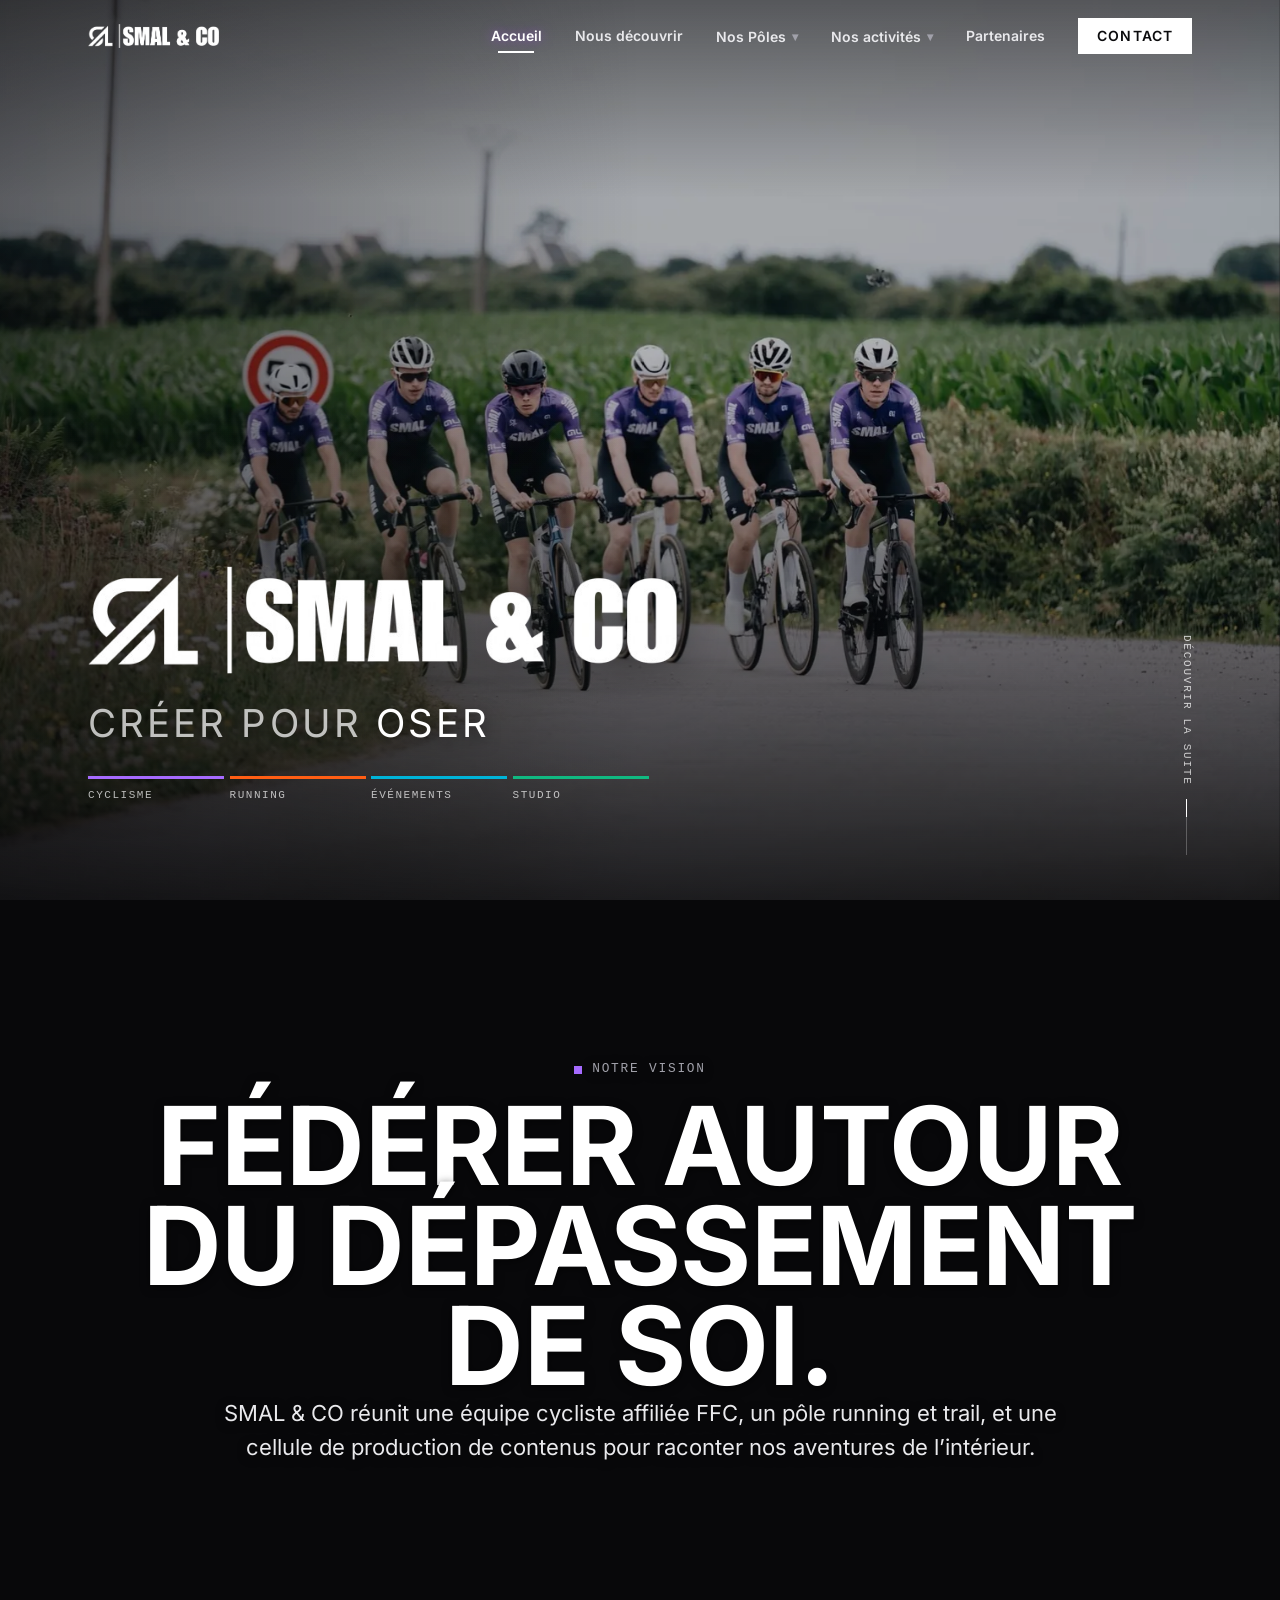
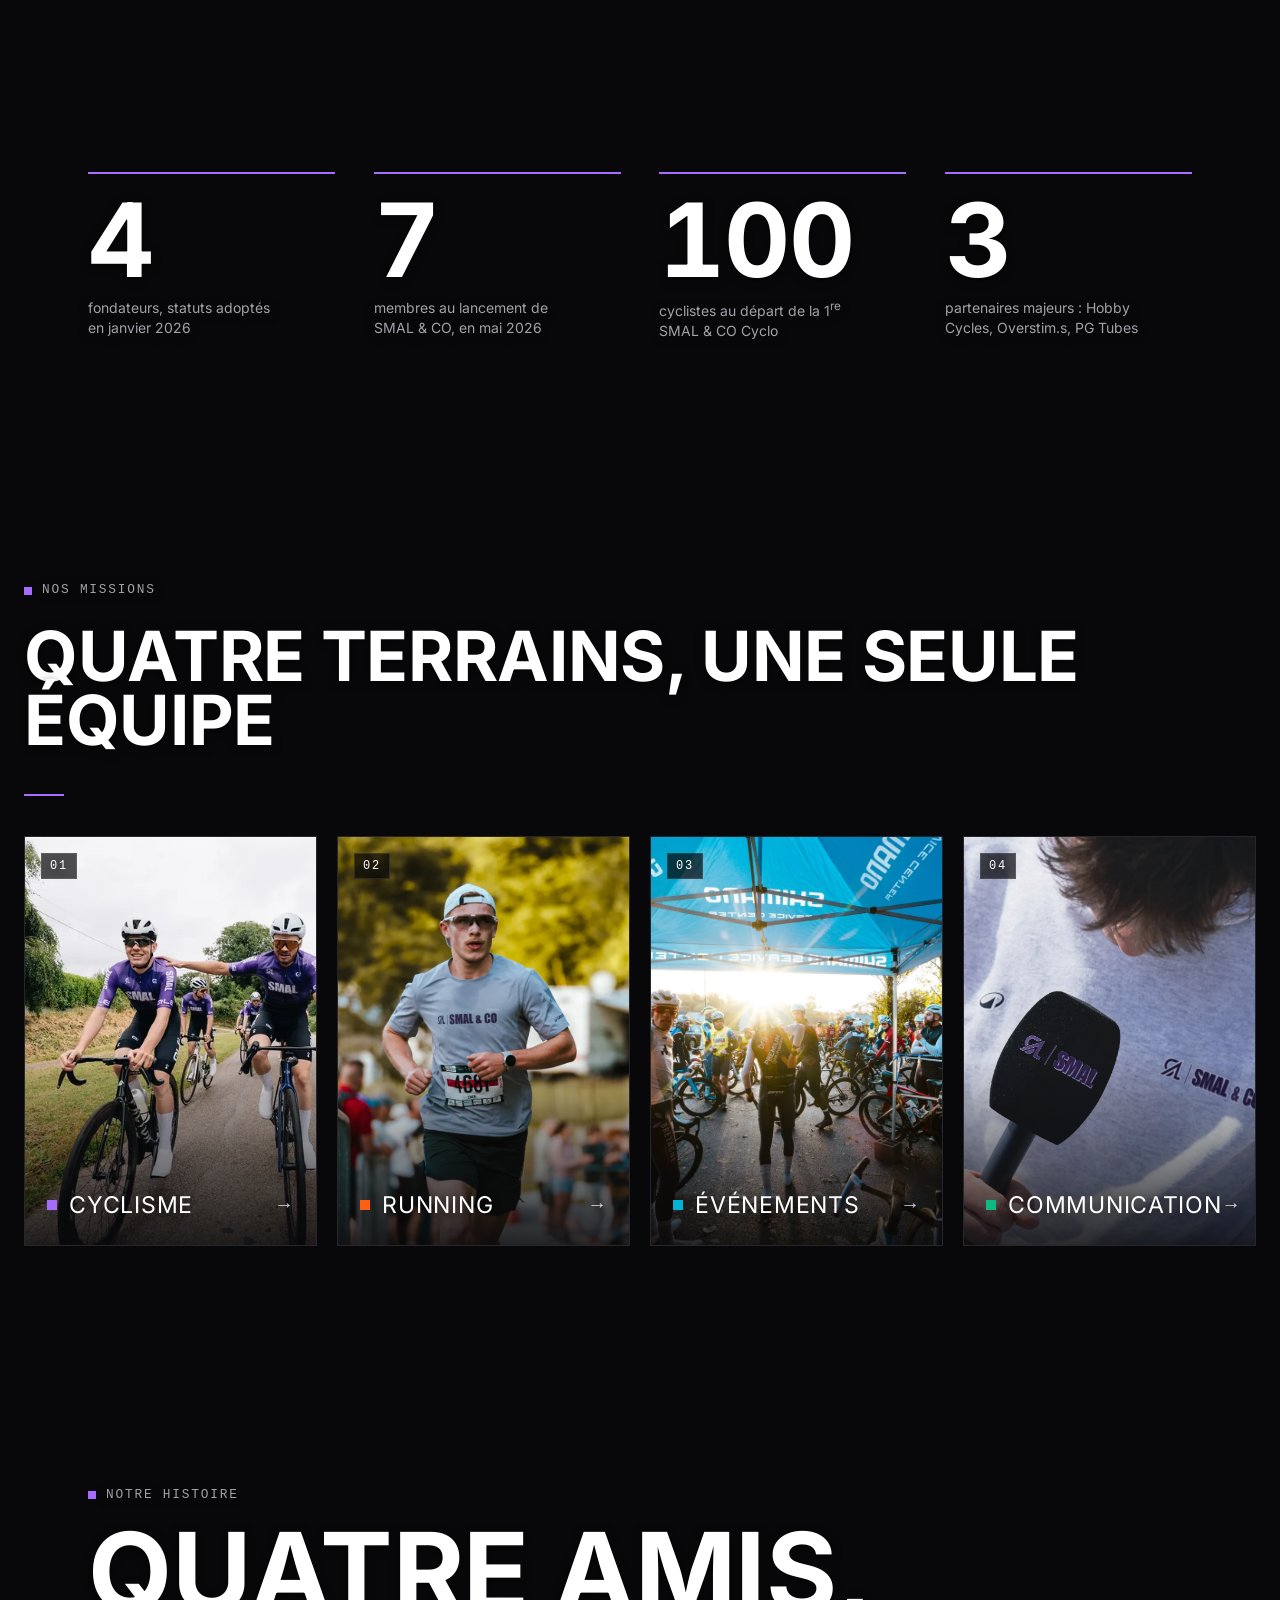
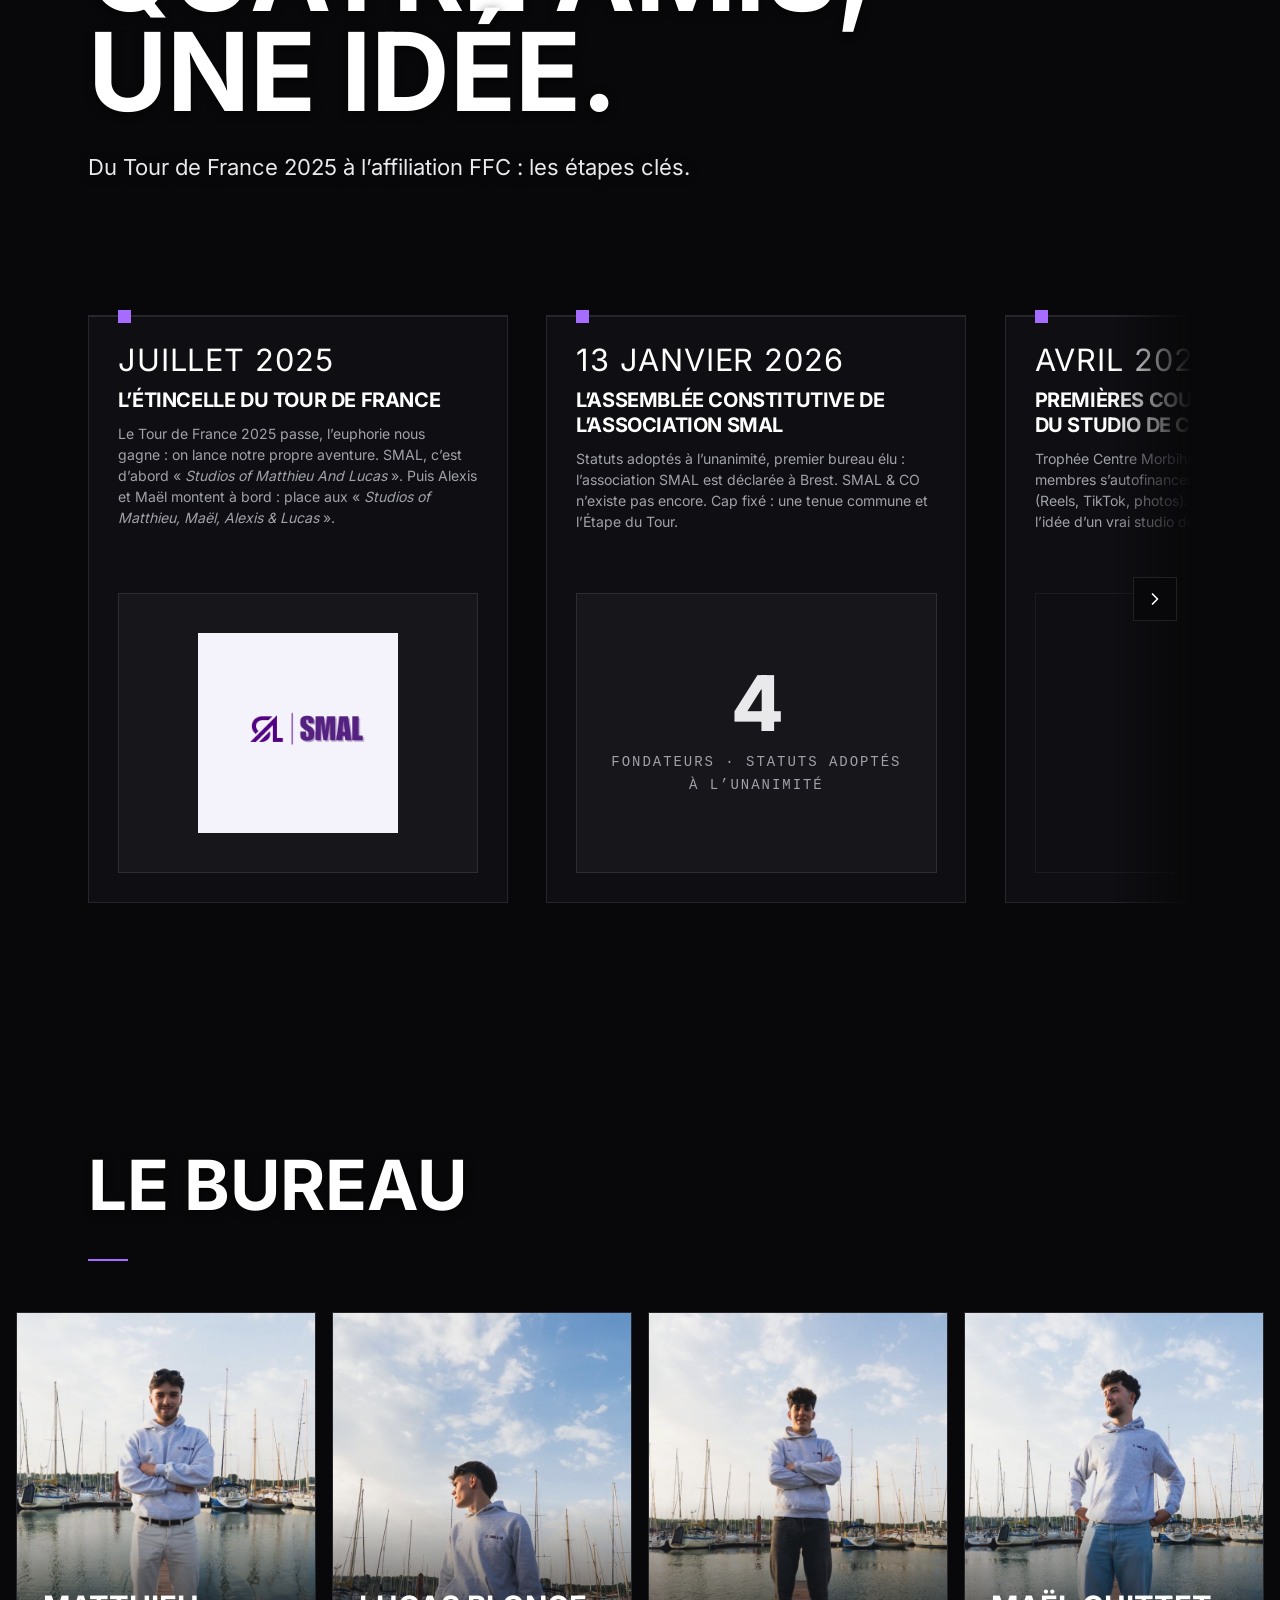
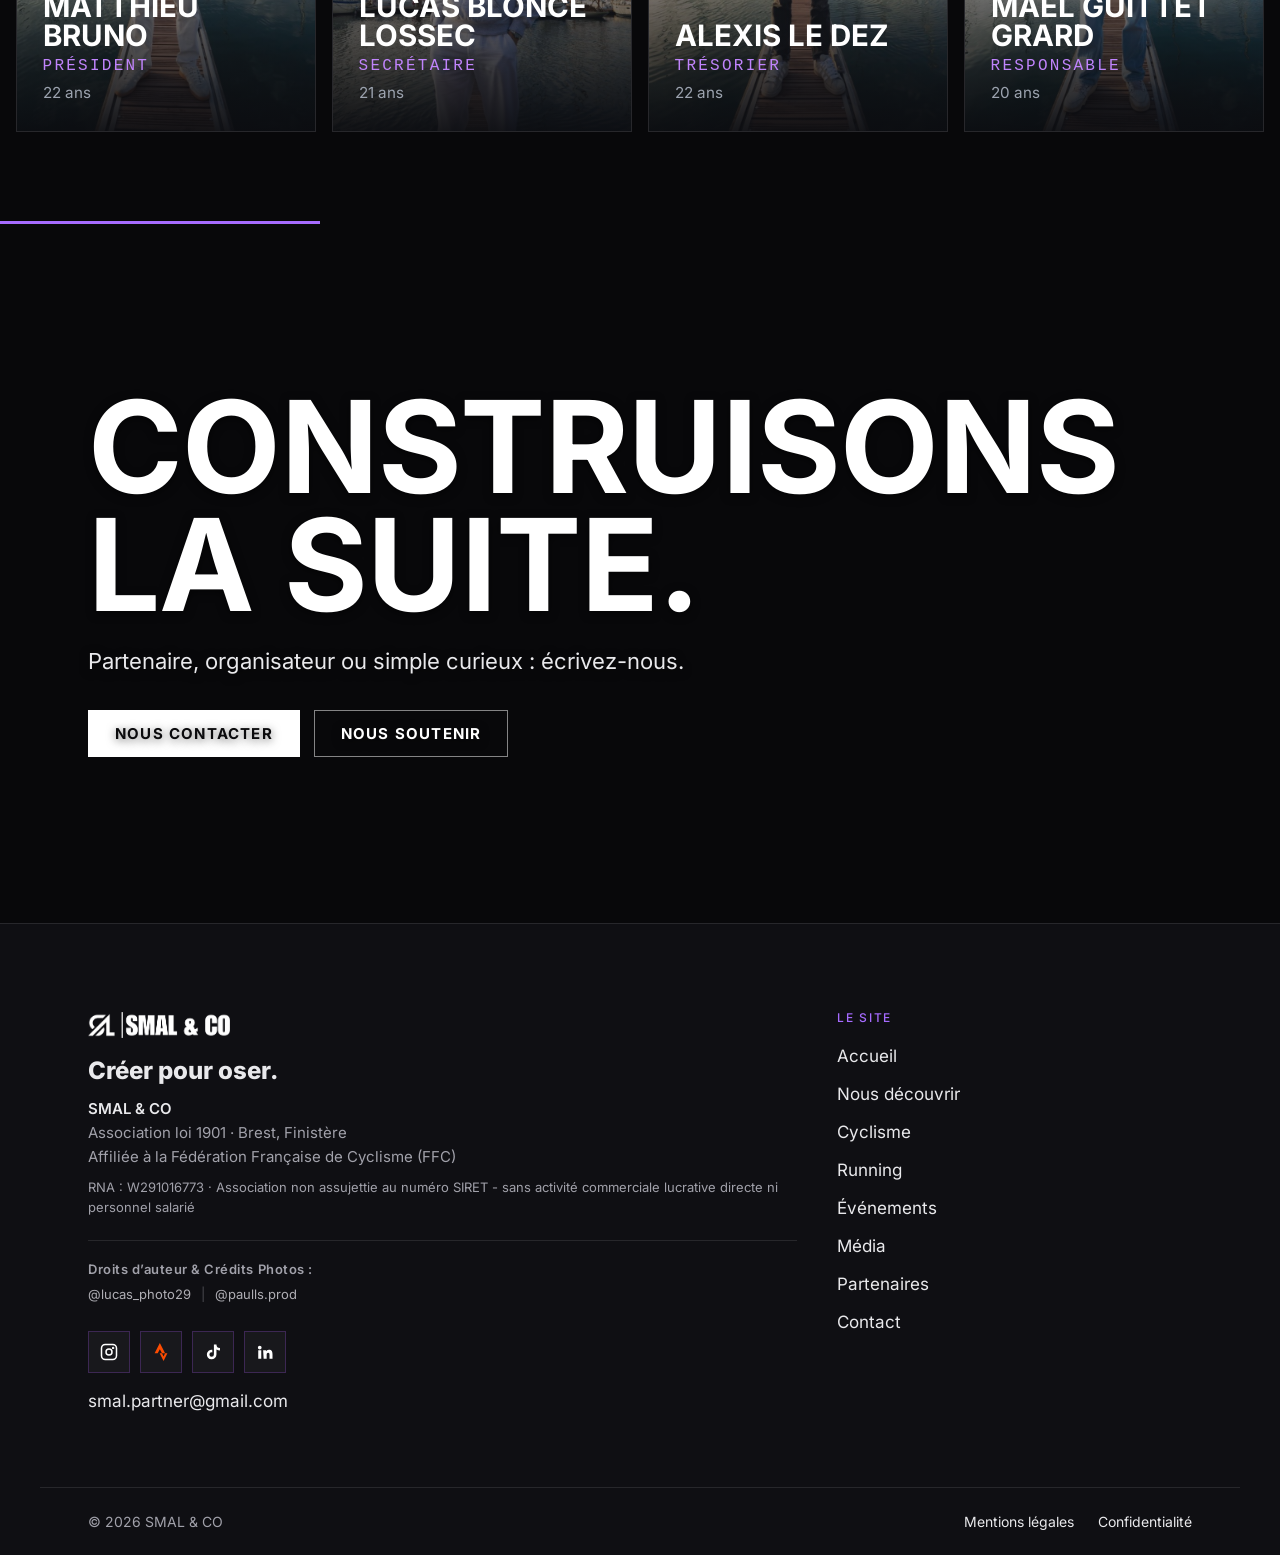
==== commit c9c403f5: "style(home): hero avec le logo SMAL & CO, slogan mis en valeur et filets aux couleurs des quatre pôl" ====
--- a/index.html
+++ b/index.html
@@ -93,10 +93,18 @@
  <div class="hero-veil" aria-hidden="true"></div>
  <div class="hero-shade"></div>
  <div class="wrap hero-in">
-  <h1 class="hero-brand-title">SMAL &amp; CO</h1>
-  <p class="hero-brand-subtitle">Créer pour Oser</p>
- </div>
- <a class="scroll-cue" href="#vision" aria-label="Descendre"><i></i></a>
+  <div class="hero-brand-wrap">
+   <h1 class="hero-brand-logo"><img src="logos/smal-co-blanc.png" alt="SMAL & CO" width="682" height="125"></h1>
+   <p class="hero-brand-subtitle"><span class="w" style="--i:0">Créer</span> <span class="w" style="--i:1">pour</span> <span class="w hero-oser" style="--i:2">oser</span></p>
+   <nav class="hero-poles" aria-label="Nos quatre pôles">
+    <a href="/cyclisme.html" style="--i:0">Cyclisme</a>
+    <a href="/running.html" style="--i:1">Running</a>
+    <a href="/evenements.html" style="--i:2">Événements</a>
+    <a href="/communication.html" style="--i:3">Studio</a>
+   </nav>
+  </div>
+ </div>
+ <a class="hero-next" href="#vision"><span>Découvrir la suite</span><i aria-hidden="true"></i></a>
 </section>
 
 
--- a/assets/site.css
+++ b/assets/site.css
@@ -958,5 +958,28 @@
 .showcase-label{font-size:clamp(1.3rem,1.8vw,1.8rem)} /* Impact est plus large : « Communication » garde de l’air avant la flèche */
 /* hero d'accueil épuré : seulement la marque et le slogan, en bas à gauche, la photo respire */
 .hero-logo .hero-shade{background:linear-gradient(0deg,rgba(8,8,10,.75) 0%,rgba(8,8,10,.25) 28%,rgba(8,8,10,0) 50%),linear-gradient(180deg,rgba(8,8,10,.5),transparent 22%)}
-.hero-brand-title{margin:0 0 .5rem;font-size:clamp(3rem,6vw,5.5rem);line-height:.95;letter-spacing:.04em;color:#fff;text-shadow:0 4px 20px rgba(0,0,0,.6);animation:fade .7s .15s var(--ease) both}
-.hero-brand-subtitle{margin:0;font:500 clamp(1.1rem,1.8vw,1.5rem)/1.3 var(--sans);letter-spacing:.05em;color:rgba(255,255,255,.85);text-shadow:0 2px 10px rgba(0,0,0,.5);animation:fade .7s .25s var(--ease) both}
+/* hero d'accueil : logo, slogan dont « oser » porte l'élan, puis les quatre pôles en filets de couleur qui se tracent
+   un à un (une équipe, quatre terrains) ; une invitation discrète à descendre en bas à droite */
+.hero-logo .hero-shade{background:linear-gradient(0deg,rgba(8,8,10,.85) 0%,rgba(8,8,10,.35) 30%,rgba(8,8,10,0) 55%),linear-gradient(90deg,rgba(8,8,10,.45) 0%,rgba(8,8,10,0) 50%),linear-gradient(180deg,rgba(8,8,10,.5),transparent 22%)}
+.hero-brand-wrap{display:flex;flex-direction:column;align-items:flex-start;text-align:left}
+.hero-brand-logo{margin:0;line-height:0}
+.hero-brand-logo img{width:clamp(280px,46vw,700px);height:auto;filter:drop-shadow(0 8px 30px rgba(0,0,0,.45));animation:hero-in 1s .1s var(--ease) both}
+.hero-brand-subtitle{margin:clamp(18px,2.4vw,30px) 0 0;font:400 clamp(1.6rem,3vw,2.8rem)/1 var(--impact);letter-spacing:.08em;text-transform:uppercase;color:rgba(255,255,255,.72);text-shadow:0 4px 15px rgba(0,0,0,.5)}
+.hero-brand-subtitle .w{display:inline-block;animation:hero-in .7s calc(.45s + var(--i)*.12s) var(--ease) both}
+.hero-oser{color:#fff}
+.hero-poles{display:grid;grid-template-columns:repeat(4,minmax(0,1fr));gap:6px;width:min(100%,560px);margin-top:clamp(22px,3vw,34px)}
+.hero-poles a{position:relative;padding-top:14px;font:500 11px/1 var(--mono);letter-spacing:.14em;text-transform:uppercase;color:rgba(255,255,255,.7);text-decoration:none;transition:color .15s var(--ease);animation:hero-fade .5s calc(1.05s + var(--i)*.12s) var(--ease) both}
+.hero-poles a::before{content:"";position:absolute;top:0;left:0;right:0;height:3px;background:var(--pc);transform-origin:0 50%;transition:height .15s var(--ease);animation:hero-draw .6s calc(.95s + var(--i)*.12s) var(--ease) both}
+.hero-poles a:hover,.hero-poles a:focus-visible{color:#fff}
+.hero-poles a:hover::before{height:5px}
+.scroll-cue{display:none}
+.hero-next{position:absolute;right:max(var(--gut),calc((100% - var(--wrap))/2 + var(--gut)));bottom:clamp(28px,5vh,48px);display:flex;flex-direction:column;align-items:center;gap:14px;font:500 11px/1 var(--mono);letter-spacing:.16em;text-transform:uppercase;color:rgba(255,255,255,.75);text-decoration:none;animation:hero-fade .6s 1.6s var(--ease) both}
+.hero-next span{writing-mode:vertical-rl}
+.hero-next i{position:relative;width:1px;height:56px;background:rgba(255,255,255,.25);overflow:hidden}
+.hero-next i::after{content:"";position:absolute;left:0;top:0;width:1px;height:18px;background:#fff;animation:hero-run 1.8s 2s cubic-bezier(.6,0,.4,1) infinite}
+.hero-next:hover{color:#fff}
+@keyframes hero-in{from{opacity:0;transform:translateY(16px)}}
+@keyframes hero-fade{from{opacity:0}}
+@keyframes hero-draw{from{transform:scaleX(0)}}
+@keyframes hero-run{from{transform:translateY(-18px)}to{transform:translateY(56px)}}
+@media (max-width:600px){.hero-poles{grid-template-columns:repeat(2,minmax(0,1fr));row-gap:16px}.hero-next{display:none}}
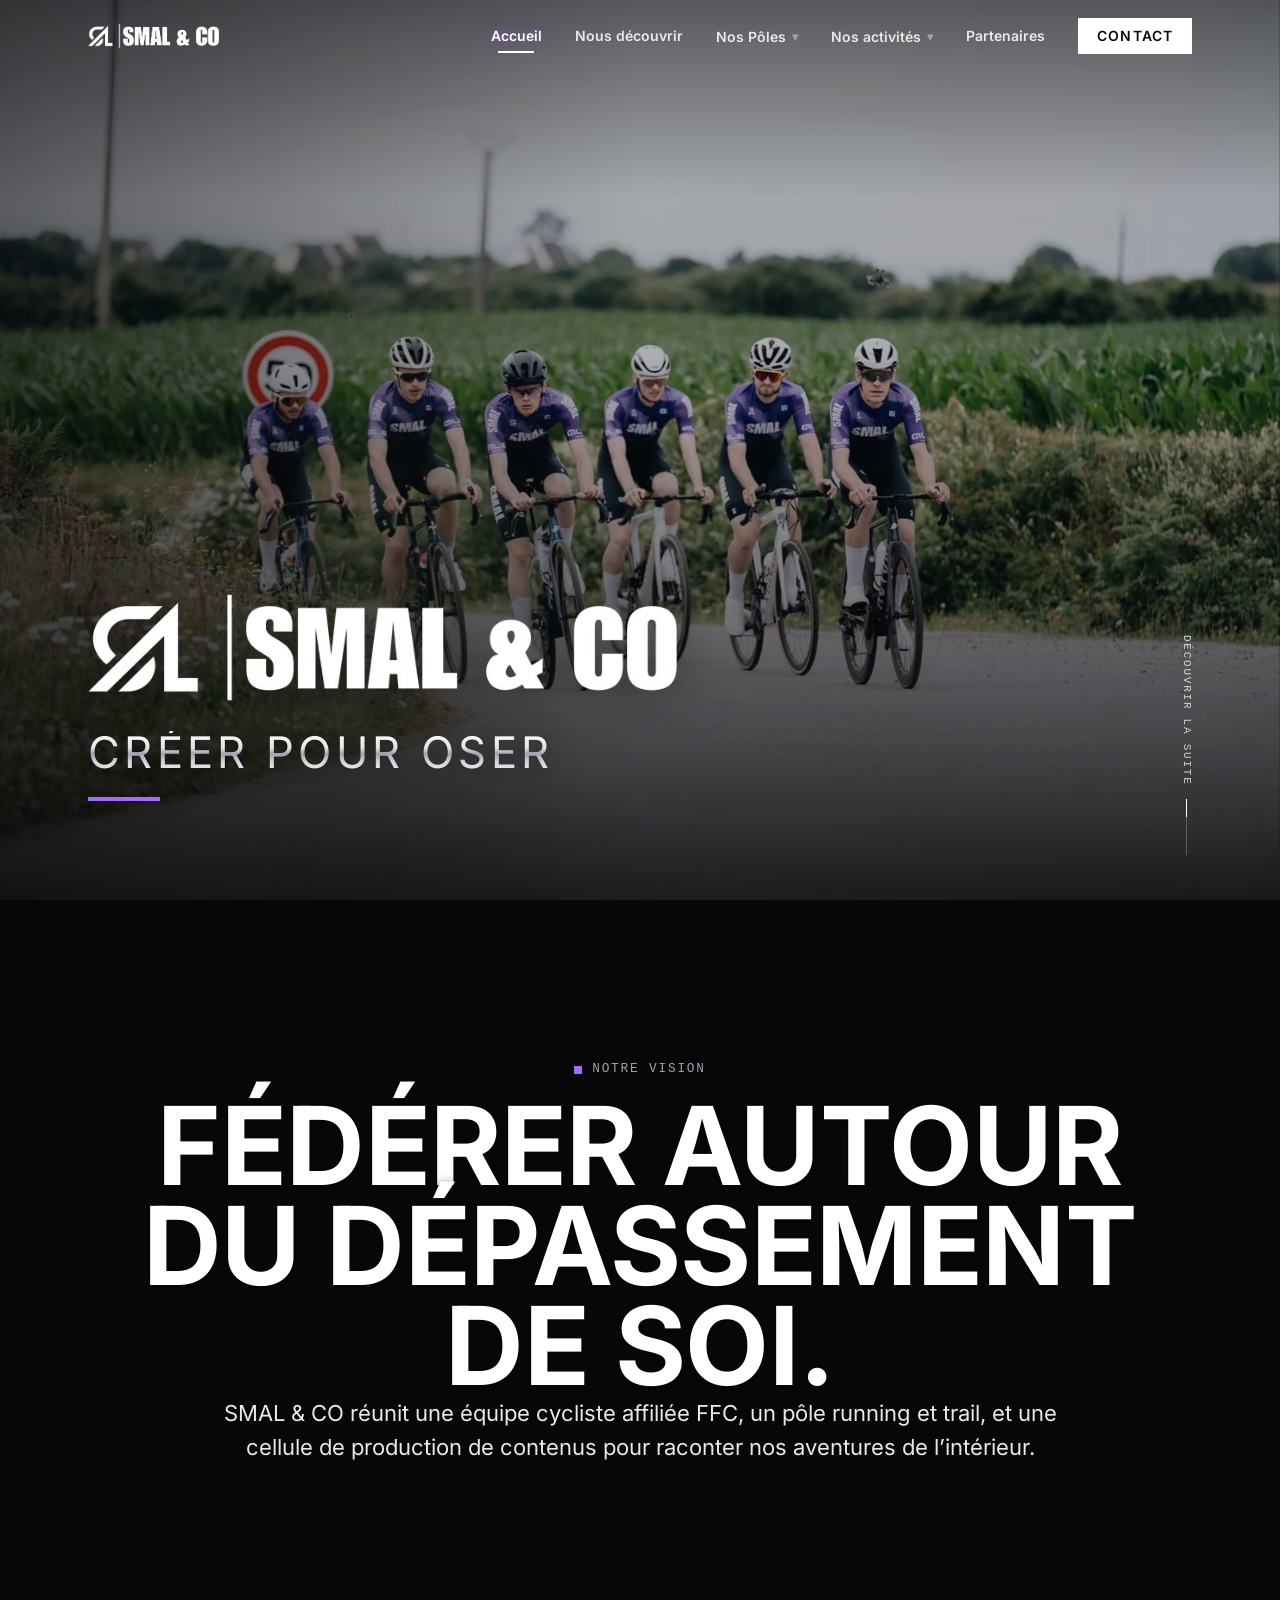
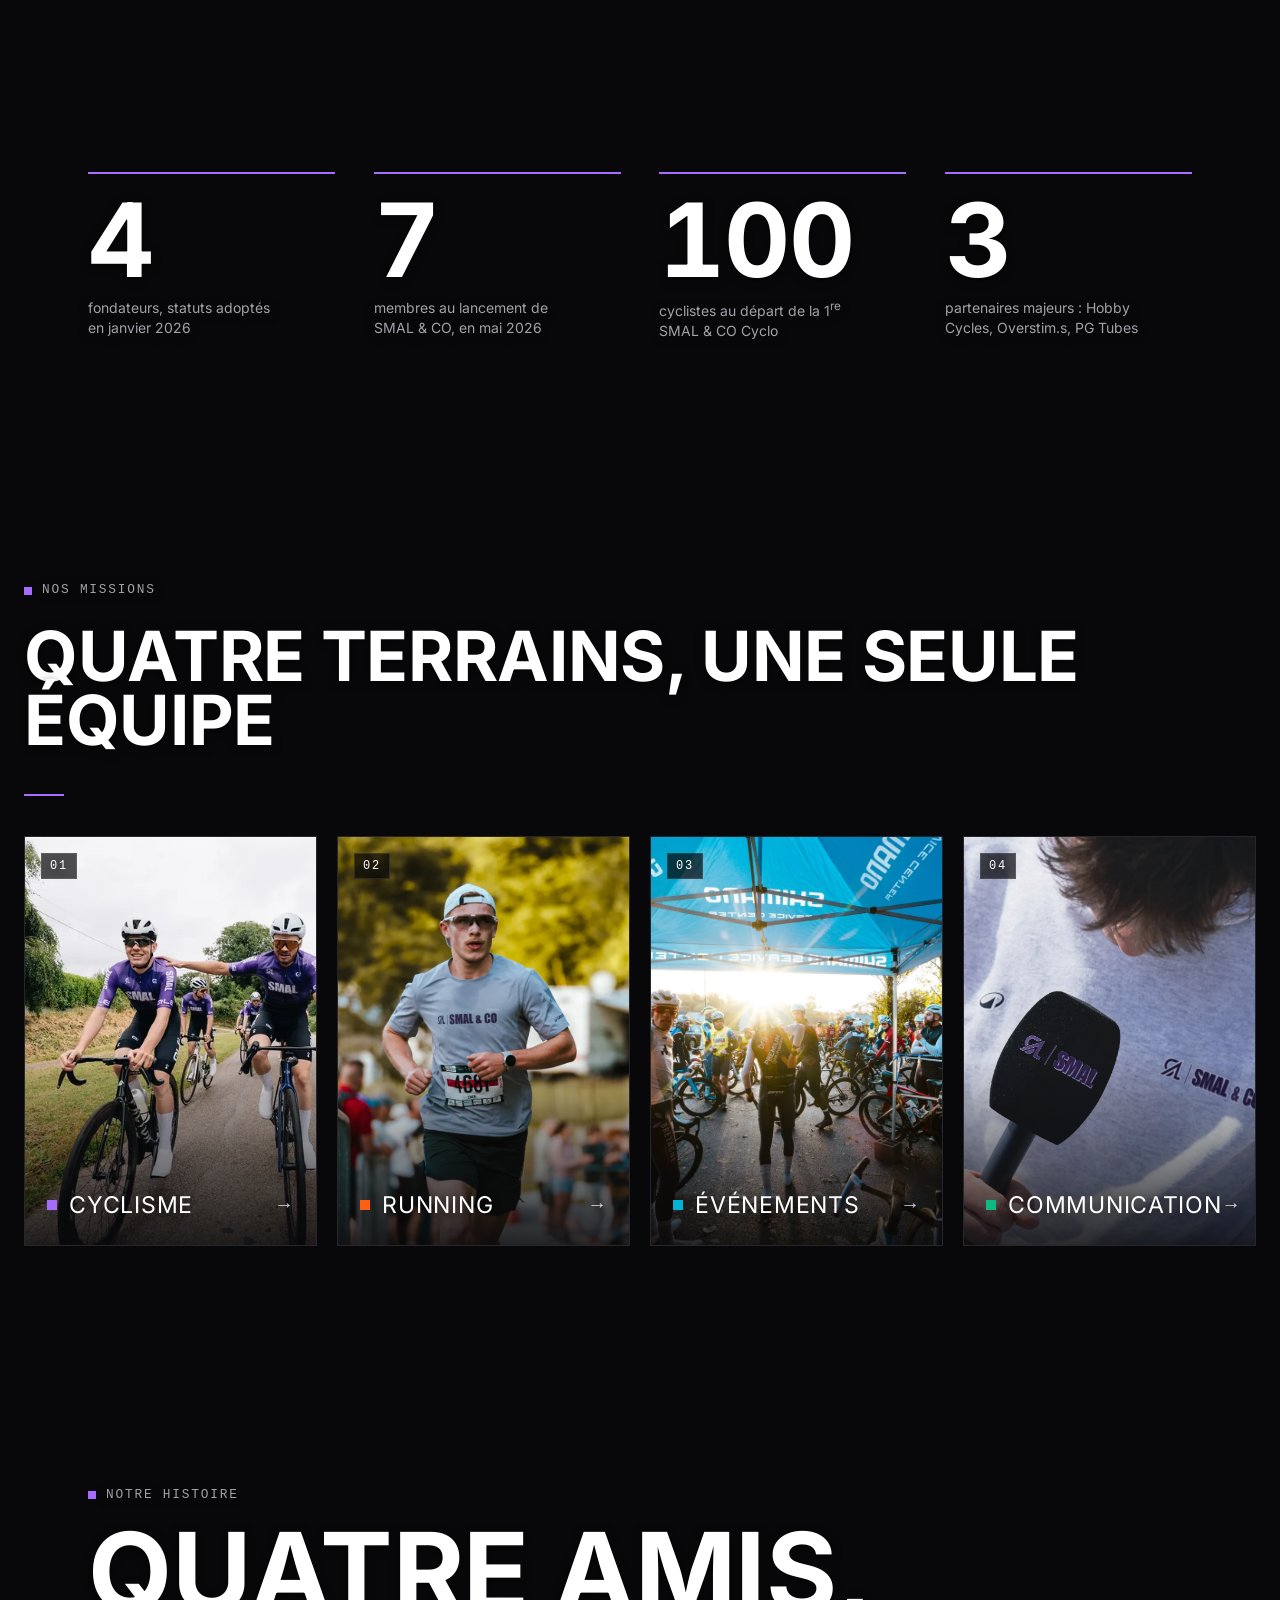
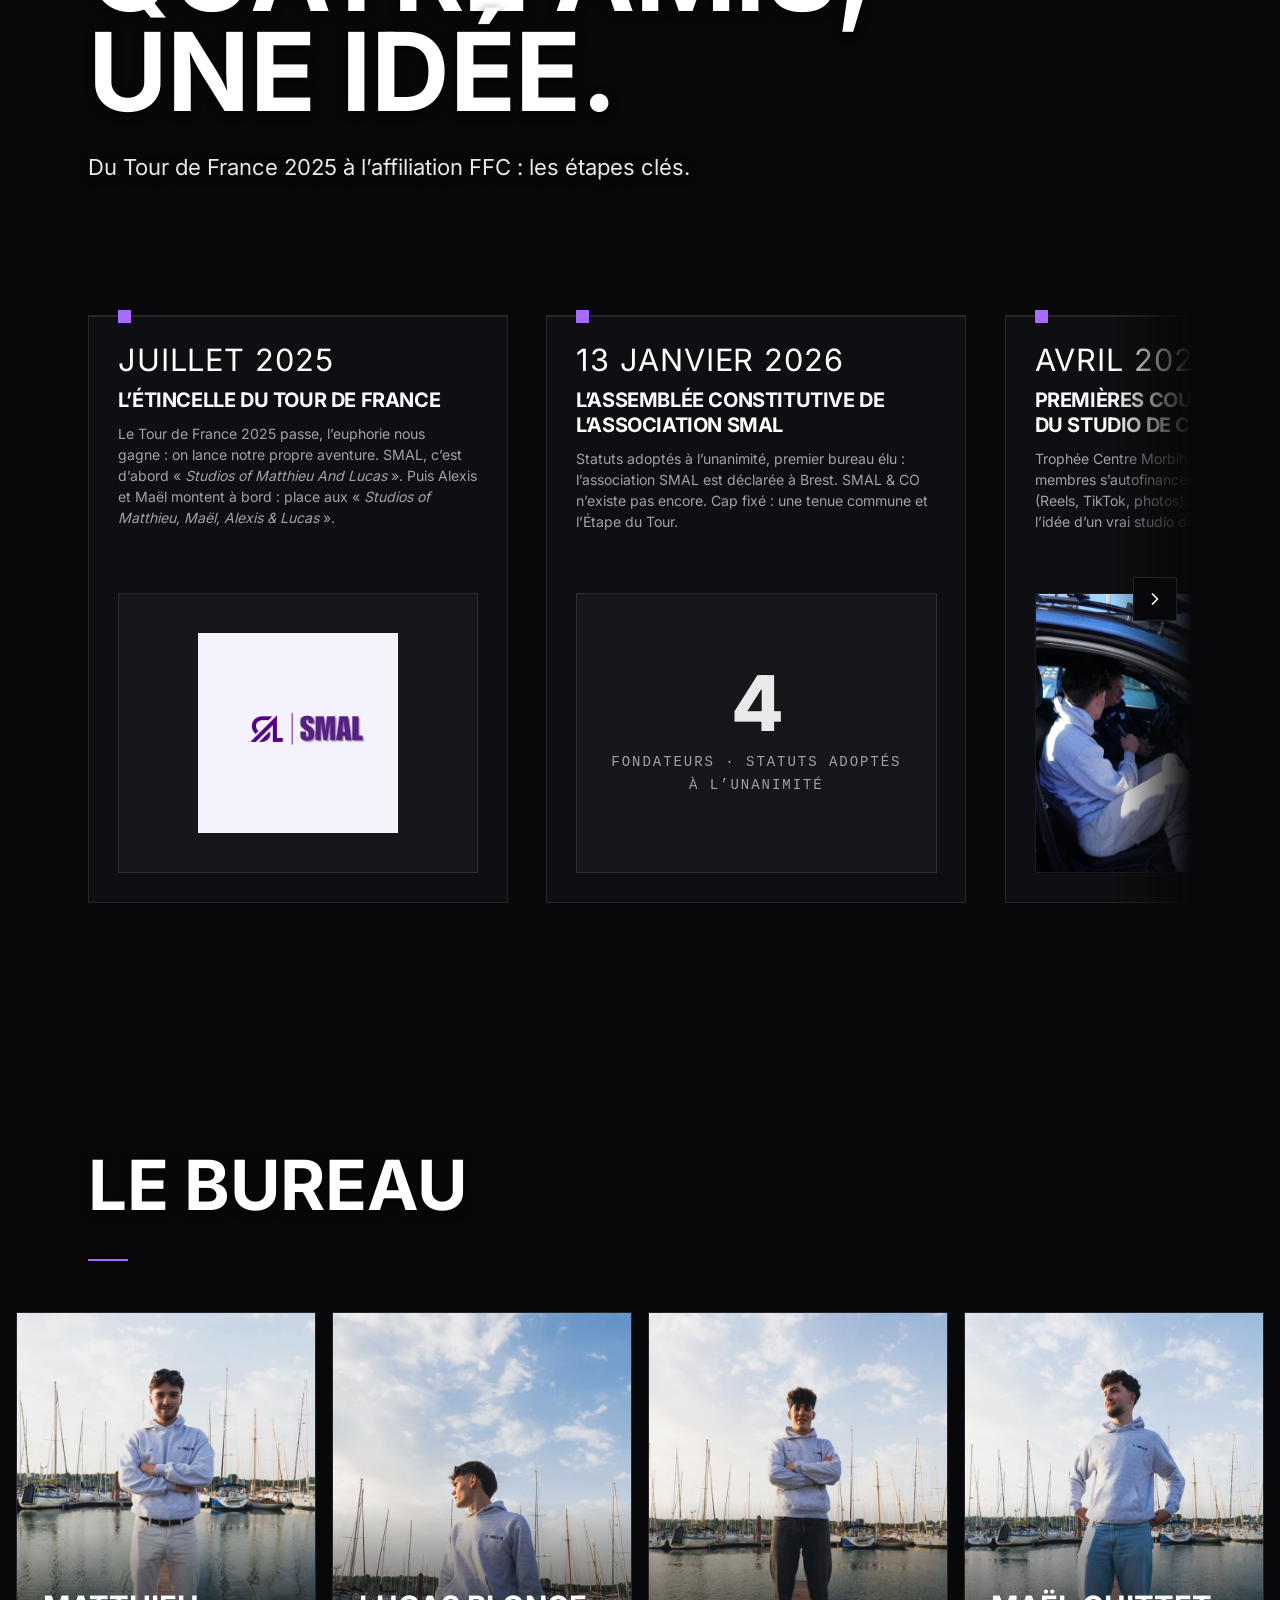
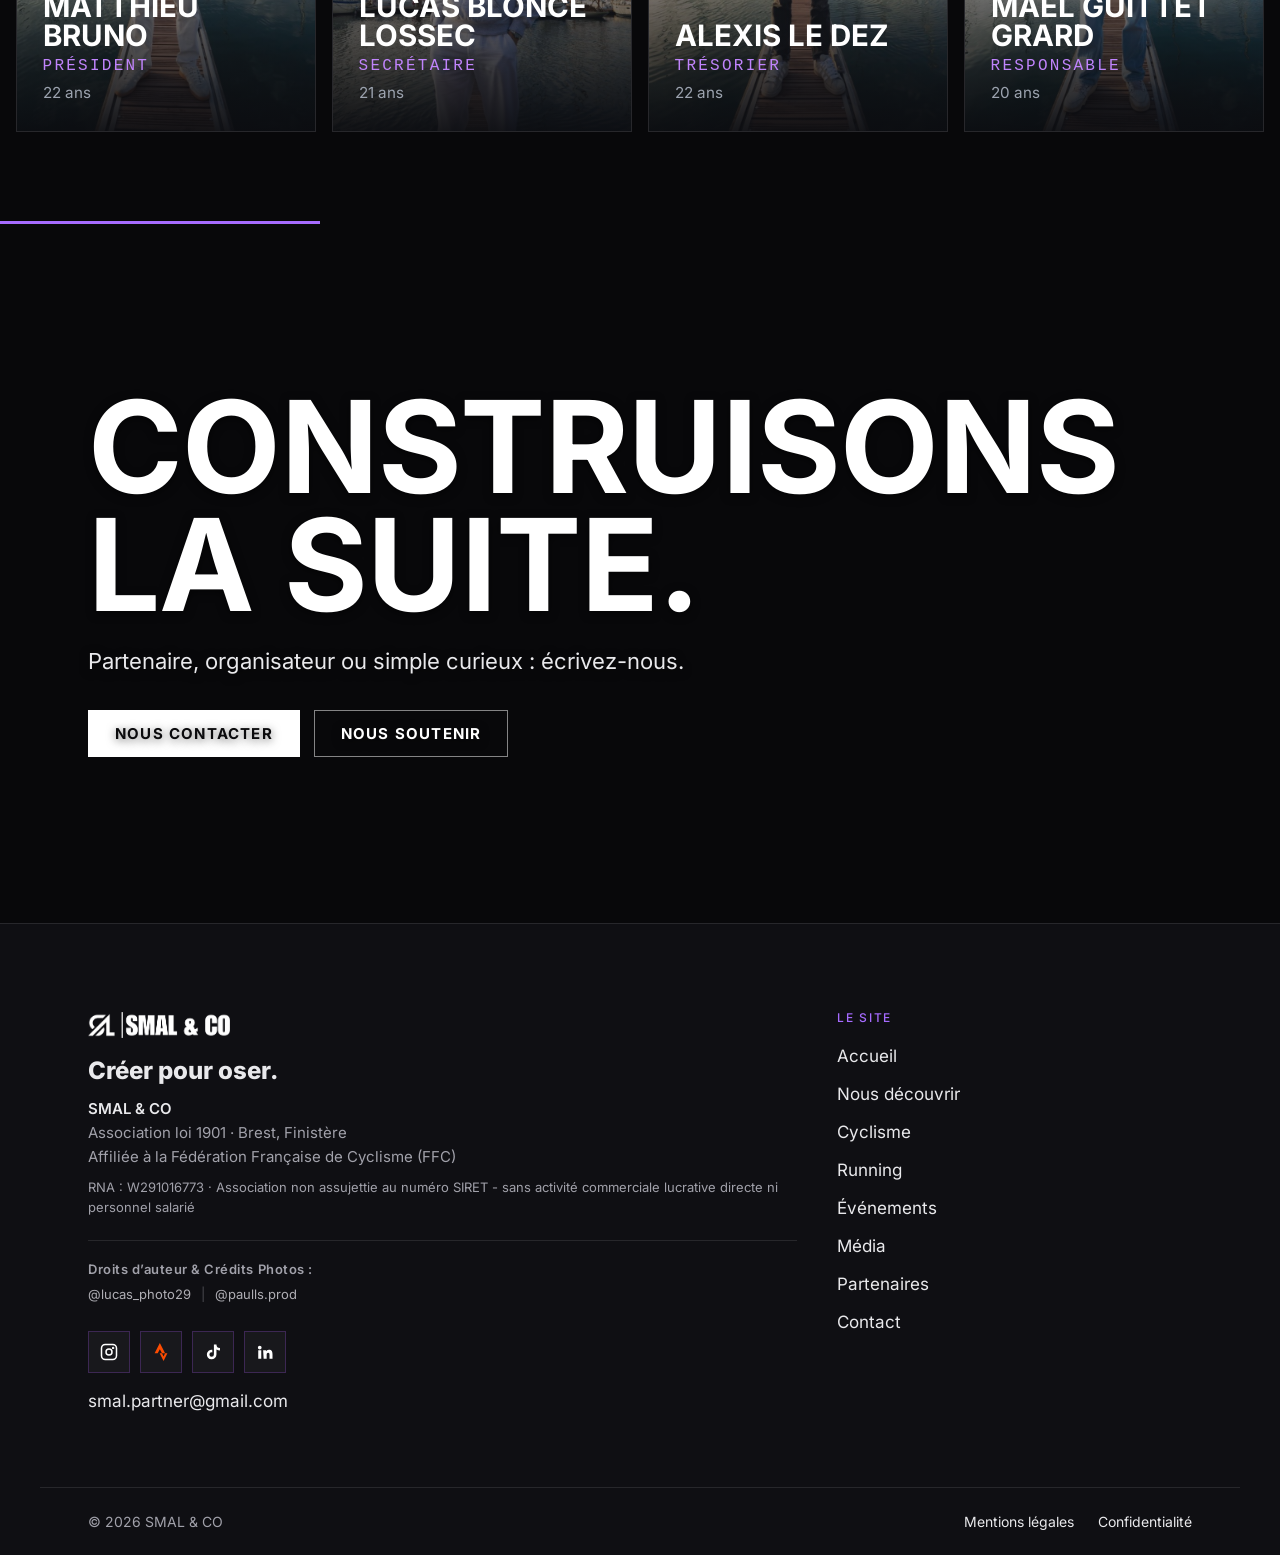
==== commit 00d9e9cb: "style(home): slogan Impact argenté souligné d'une barre mauve, filets des pôles retirés Co-Authored-" ====
--- a/index.html
+++ b/index.html
@@ -95,13 +95,8 @@
  <div class="wrap hero-in">
   <div class="hero-brand-wrap">
    <h1 class="hero-brand-logo"><img src="logos/smal-co-blanc.png" alt="SMAL & CO" width="682" height="125"></h1>
-   <p class="hero-brand-subtitle"><span class="w" style="--i:0">Créer</span> <span class="w" style="--i:1">pour</span> <span class="w hero-oser" style="--i:2">oser</span></p>
-   <nav class="hero-poles" aria-label="Nos quatre pôles">
-    <a href="/cyclisme.html" style="--i:0">Cyclisme</a>
-    <a href="/running.html" style="--i:1">Running</a>
-    <a href="/evenements.html" style="--i:2">Événements</a>
-    <a href="/communication.html" style="--i:3">Studio</a>
-   </nav>
+   <p class="hero-brand-subtitle"><span class="w" style="--i:0">Créer</span> <span class="w" style="--i:1">pour</span> <span class="w" style="--i:2">oser</span></p>
+   <span class="hero-bar" aria-hidden="true"></span>
   </div>
  </div>
  <a class="hero-next" href="#vision"><span>Découvrir la suite</span><i aria-hidden="true"></i></a>
--- a/assets/site.css
+++ b/assets/site.css
@@ -958,20 +958,15 @@
 .showcase-label{font-size:clamp(1.3rem,1.8vw,1.8rem)} /* Impact est plus large : « Communication » garde de l’air avant la flèche */
 /* hero d'accueil épuré : seulement la marque et le slogan, en bas à gauche, la photo respire */
 .hero-logo .hero-shade{background:linear-gradient(0deg,rgba(8,8,10,.75) 0%,rgba(8,8,10,.25) 28%,rgba(8,8,10,0) 50%),linear-gradient(180deg,rgba(8,8,10,.5),transparent 22%)}
-/* hero d'accueil : logo, slogan dont « oser » porte l'élan, puis les quatre pôles en filets de couleur qui se tracent
-   un à un (une équipe, quatre terrains) ; une invitation discrète à descendre en bas à droite */
+/* hero d'accueil : logo, slogan en Impact argenté souligné d'une barre mauve, invitation discrète à descendre en bas à droite */
 .hero-logo .hero-shade{background:linear-gradient(0deg,rgba(8,8,10,.85) 0%,rgba(8,8,10,.35) 30%,rgba(8,8,10,0) 55%),linear-gradient(90deg,rgba(8,8,10,.45) 0%,rgba(8,8,10,0) 50%),linear-gradient(180deg,rgba(8,8,10,.5),transparent 22%)}
 .hero-brand-wrap{display:flex;flex-direction:column;align-items:flex-start;text-align:left}
 .hero-brand-logo{margin:0;line-height:0}
 .hero-brand-logo img{width:clamp(280px,46vw,700px);height:auto;filter:drop-shadow(0 8px 30px rgba(0,0,0,.45));animation:hero-in 1s .1s var(--ease) both}
-.hero-brand-subtitle{margin:clamp(18px,2.4vw,30px) 0 0;font:400 clamp(1.6rem,3vw,2.8rem)/1 var(--impact);letter-spacing:.08em;text-transform:uppercase;color:rgba(255,255,255,.72);text-shadow:0 4px 15px rgba(0,0,0,.5)}
-.hero-brand-subtitle .w{display:inline-block;animation:hero-in .7s calc(.45s + var(--i)*.12s) var(--ease) both}
-.hero-oser{color:#fff}
-.hero-poles{display:grid;grid-template-columns:repeat(4,minmax(0,1fr));gap:6px;width:min(100%,560px);margin-top:clamp(22px,3vw,34px)}
-.hero-poles a{position:relative;padding-top:14px;font:500 11px/1 var(--mono);letter-spacing:.14em;text-transform:uppercase;color:rgba(255,255,255,.7);text-decoration:none;transition:color .15s var(--ease);animation:hero-fade .5s calc(1.05s + var(--i)*.12s) var(--ease) both}
-.hero-poles a::before{content:"";position:absolute;top:0;left:0;right:0;height:3px;background:var(--pc);transform-origin:0 50%;transition:height .15s var(--ease);animation:hero-draw .6s calc(.95s + var(--i)*.12s) var(--ease) both}
-.hero-poles a:hover,.hero-poles a:focus-visible{color:#fff}
-.hero-poles a:hover::before{height:5px}
+.hero-brand-subtitle{margin:clamp(18px,2.4vw,30px) 0 0;font:400 clamp(1.8rem,3.4vw,3.2rem)/1 var(--impact);letter-spacing:.1em;text-transform:uppercase;color:#d4d4d8}
+/* argent brossé : reflet clair en haut, creux gris au milieu, remontée en bas ; l'ombre passe par filter (text-shadow masquerait le dégradé) */
+.hero-brand-subtitle .w{display:inline-block;background:linear-gradient(180deg,#ffffff 0%,#e4e4e7 38%,#9ca3af 52%,#d4d4d8 70%,#f4f4f5 100%);-webkit-background-clip:text;background-clip:text;color:transparent;filter:drop-shadow(0 4px 14px rgba(0,0,0,.55));animation:hero-in .7s calc(.45s + var(--i)*.12s) var(--ease) both}
+.hero-bar{display:block;width:72px;height:4px;margin-top:clamp(16px,2vw,22px);background:var(--c-cycling);transform-origin:0 50%;animation:hero-draw .6s 1s var(--ease) both}
 .scroll-cue{display:none}
 .hero-next{position:absolute;right:max(var(--gut),calc((100% - var(--wrap))/2 + var(--gut)));bottom:clamp(28px,5vh,48px);display:flex;flex-direction:column;align-items:center;gap:14px;font:500 11px/1 var(--mono);letter-spacing:.16em;text-transform:uppercase;color:rgba(255,255,255,.75);text-decoration:none;animation:hero-fade .6s 1.6s var(--ease) both}
 .hero-next span{writing-mode:vertical-rl}
@@ -982,4 +977,4 @@
 @keyframes hero-fade{from{opacity:0}}
 @keyframes hero-draw{from{transform:scaleX(0)}}
 @keyframes hero-run{from{transform:translateY(-18px)}to{transform:translateY(56px)}}
-@media (max-width:600px){.hero-poles{grid-template-columns:repeat(2,minmax(0,1fr));row-gap:16px}.hero-next{display:none}}
+@media (max-width:600px){.hero-next{display:none}}
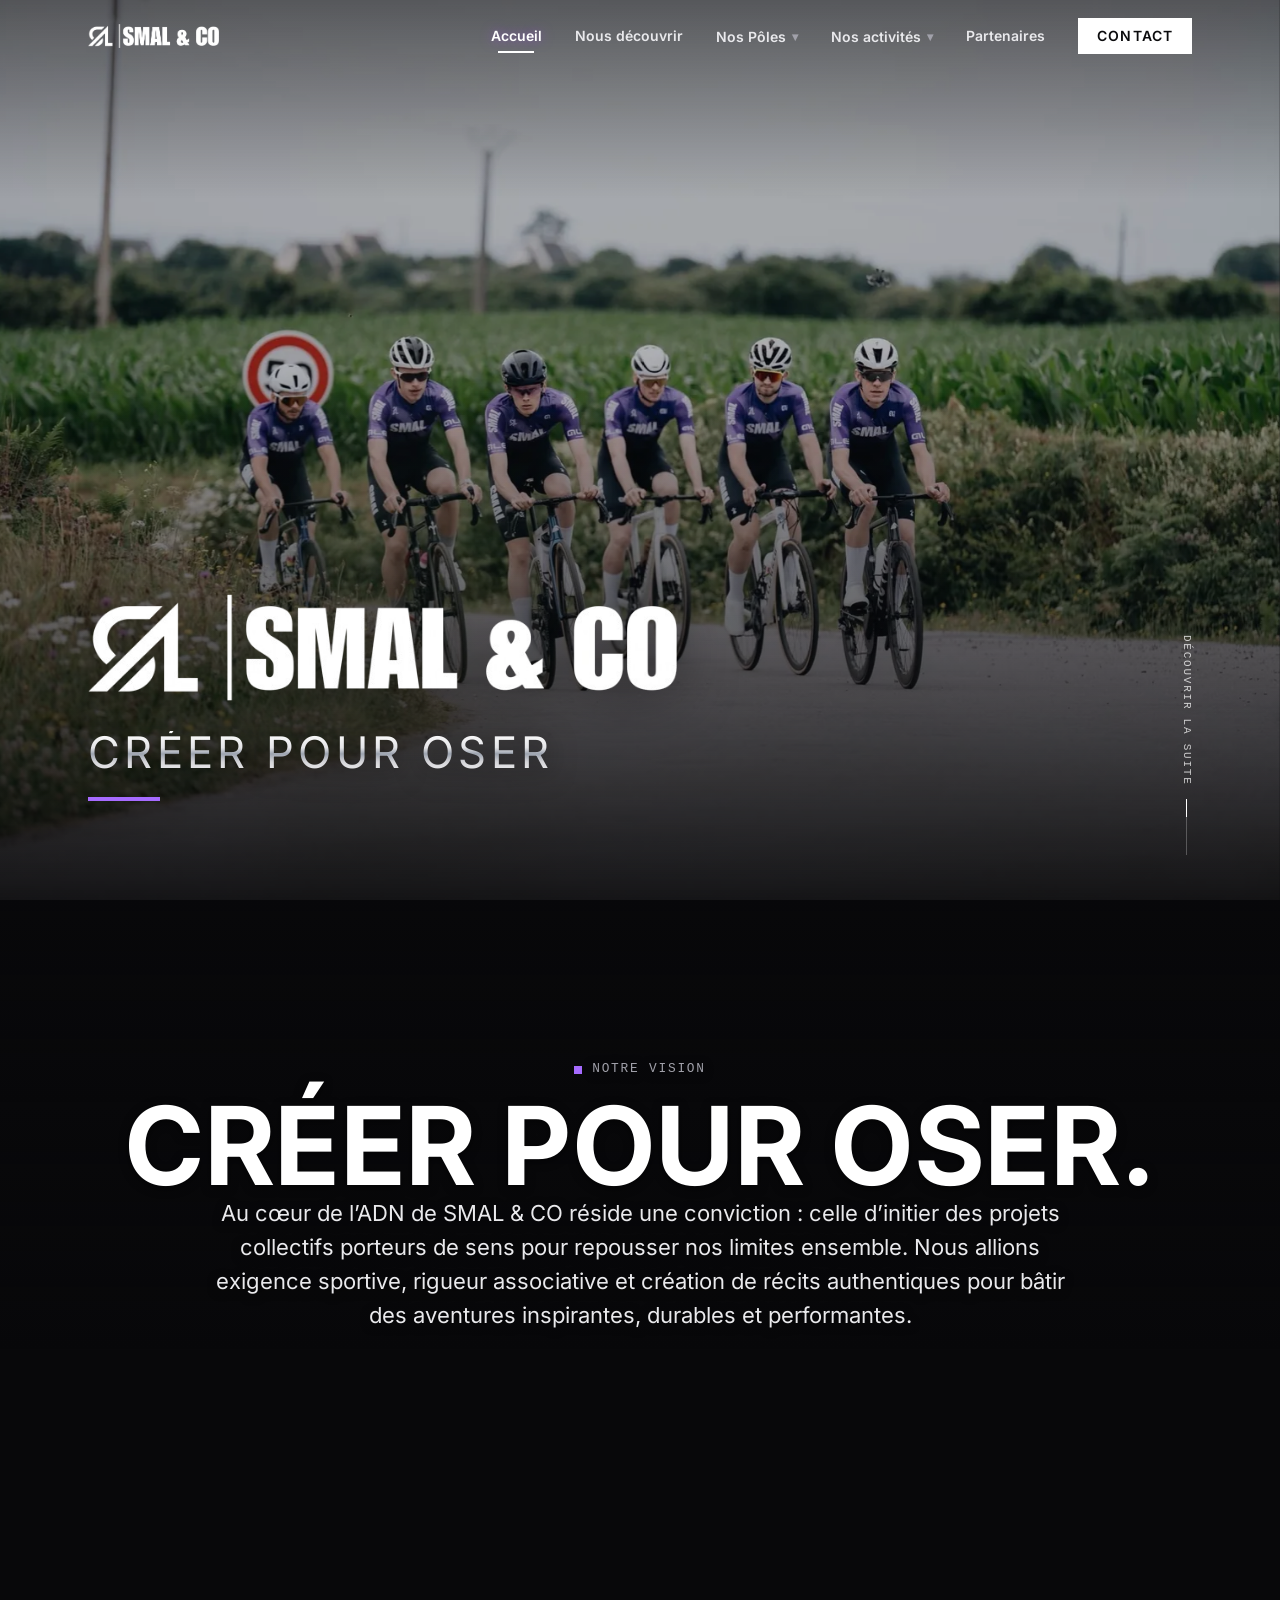
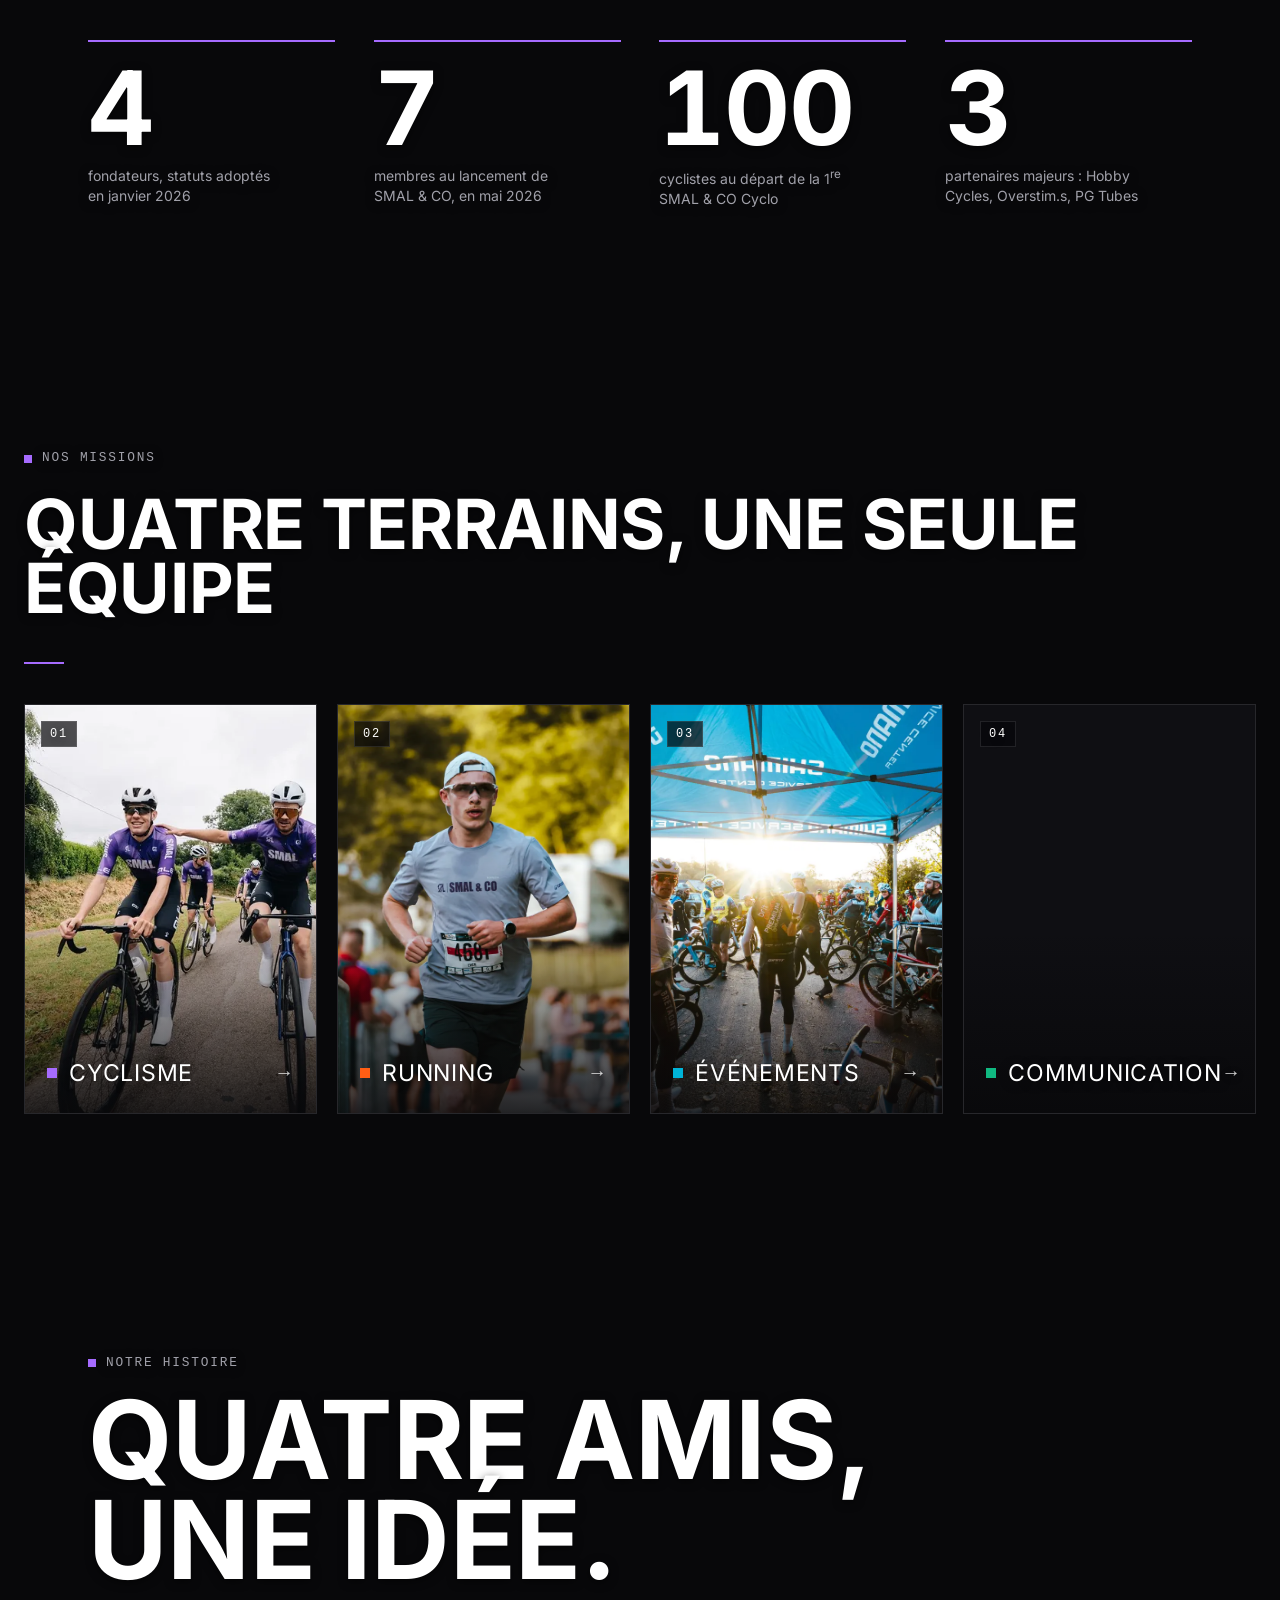
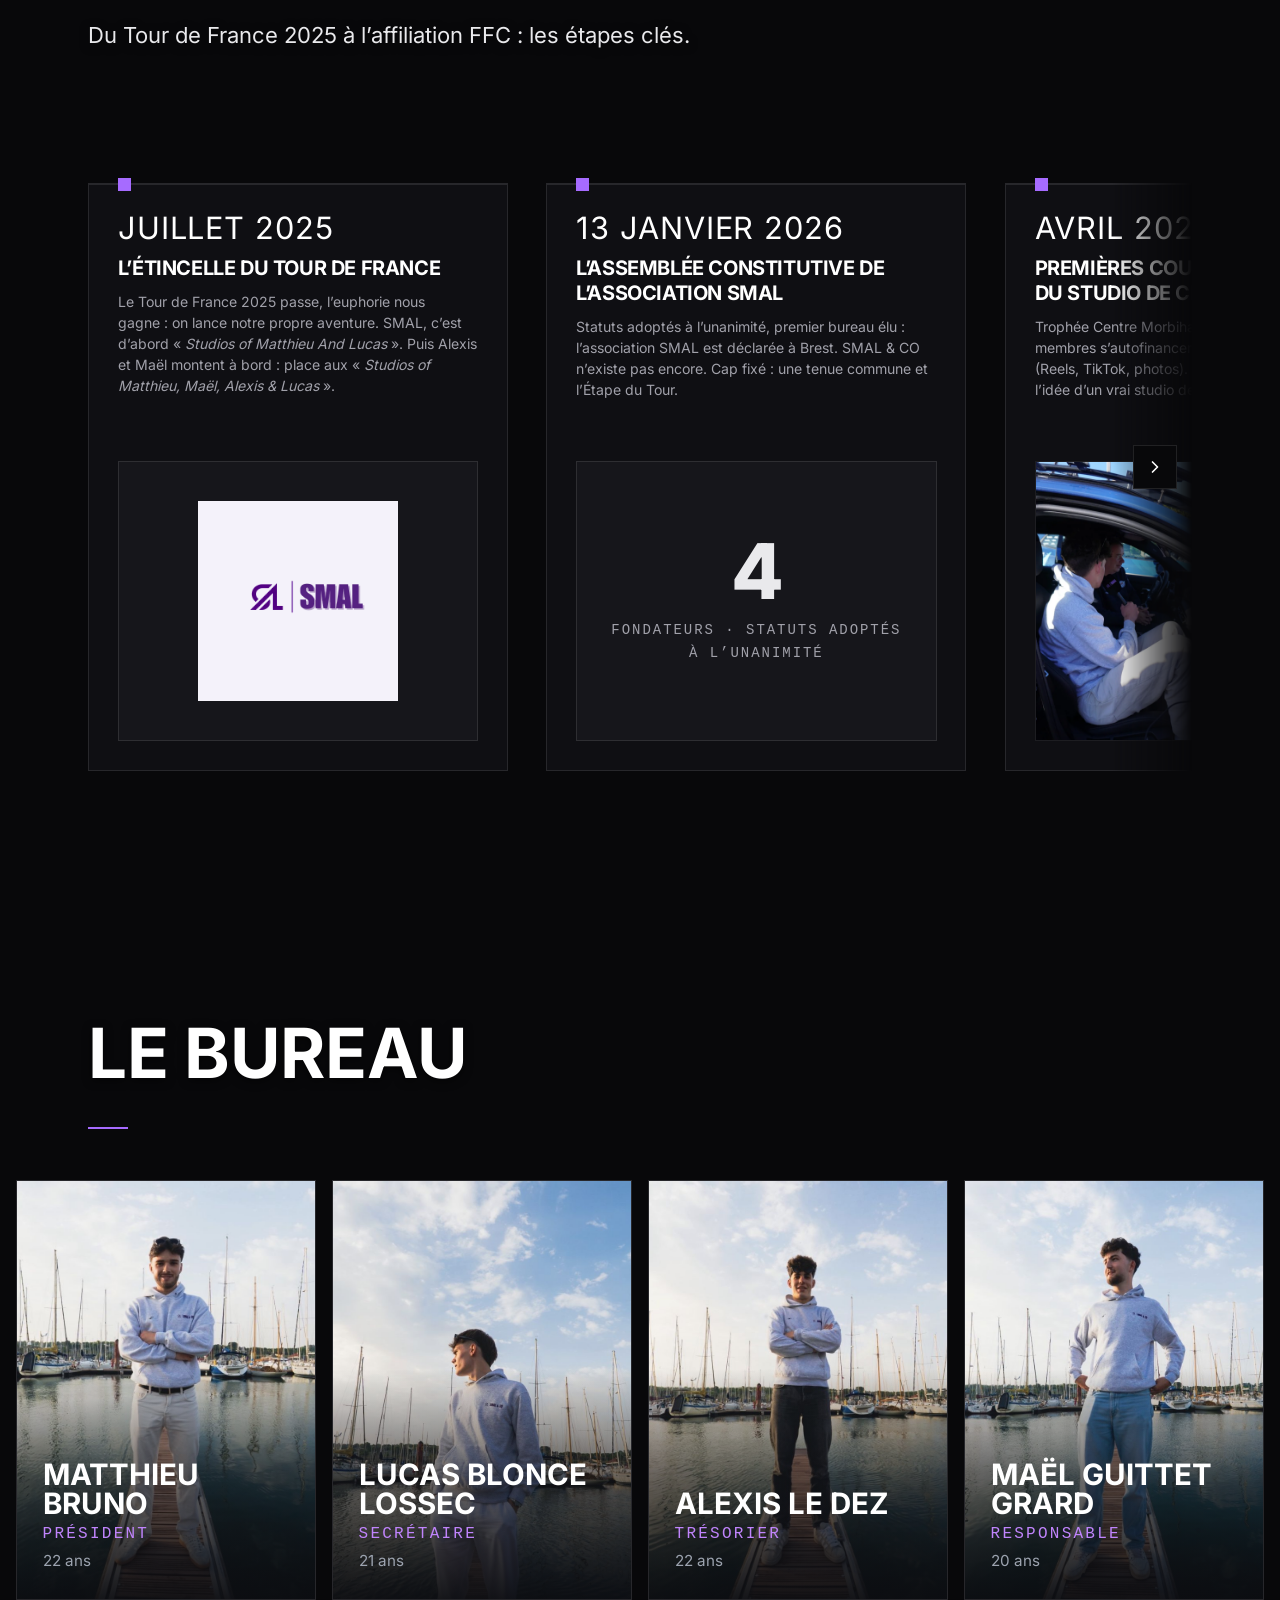
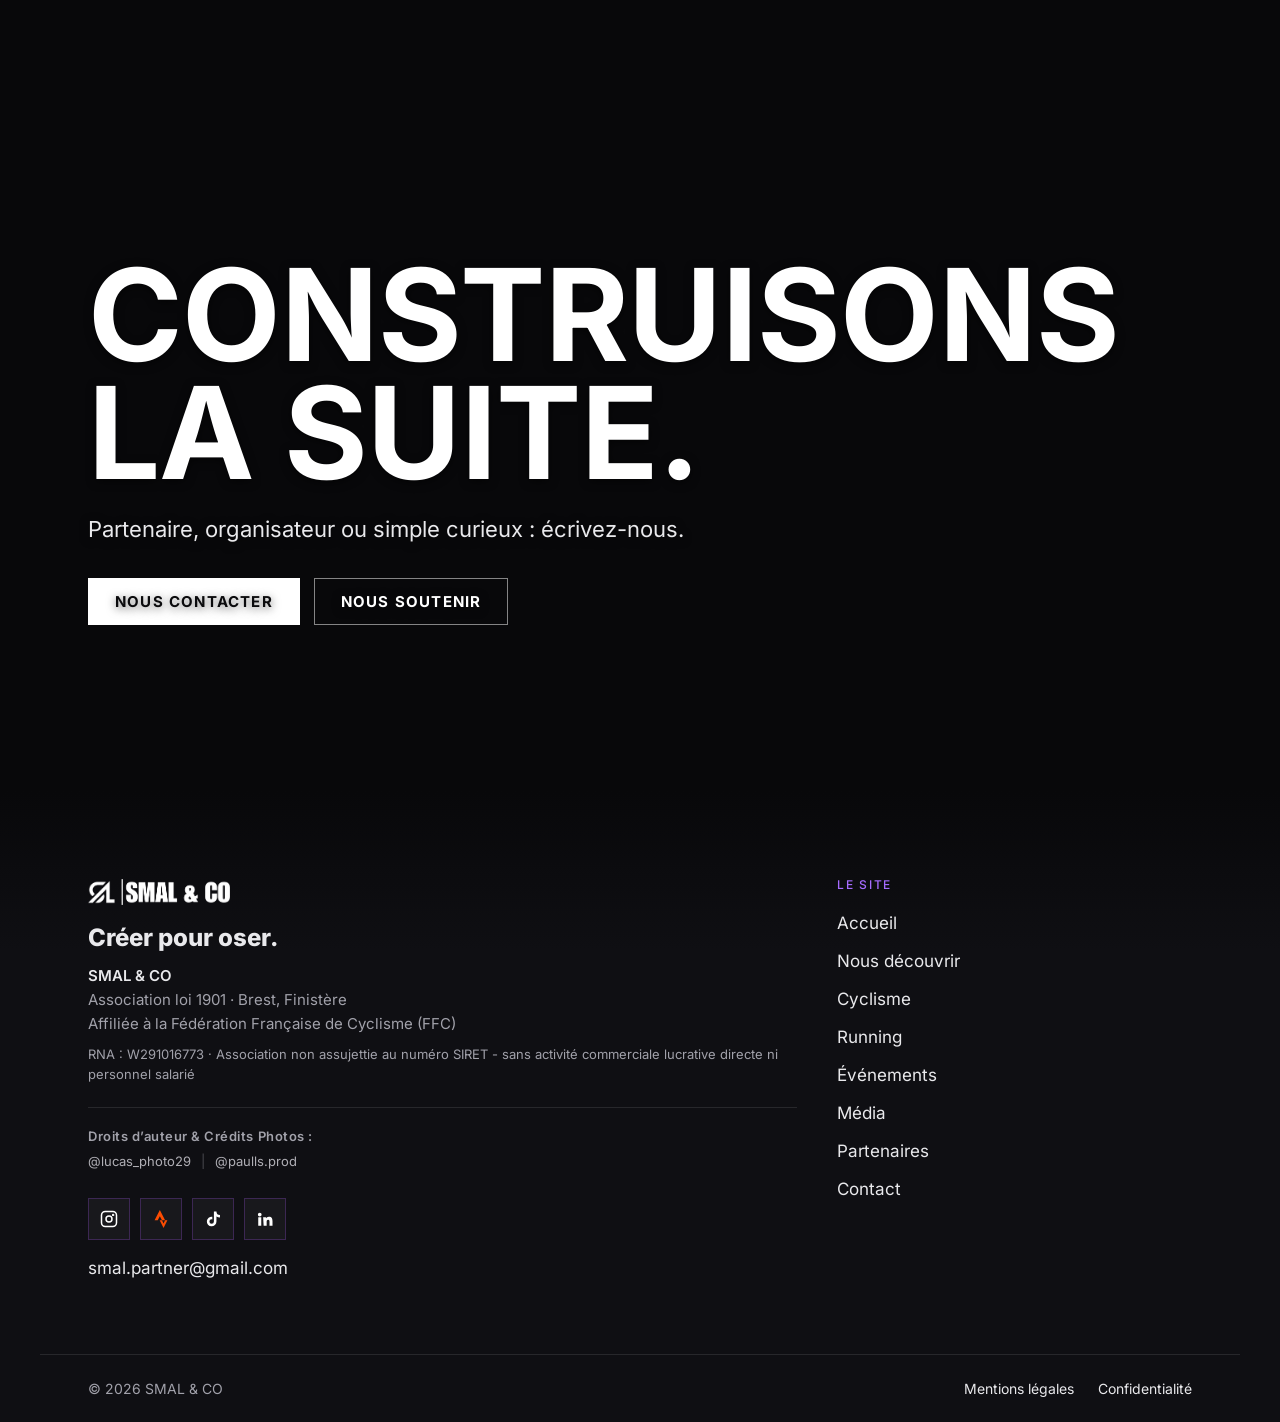
==== commit 3c6e8848: "feat(home): update vision title to 'Créer pour Oser' and enrich description Co-Authored-By: Claude O" ====
--- a/index.html
+++ b/index.html
@@ -106,8 +106,8 @@
 <section class="sec vision-objectifs" id="vision">
  <div class="wrap">
   <p class="rv eyebrow" data-reveal>Notre vision</p>
-  <h2 class="rv h-xl" data-reveal>Fédérer autour du dépassement de soi.</h2>
-  <p class="rv lead" data-reveal>SMAL & CO réunit une équipe cycliste affiliée FFC, un pôle running et trail, et une cellule de production de contenus pour raconter nos aventures de l’intérieur.</p>
+  <h2 class="rv h-xl" data-reveal>Créer pour oser.</h2>
+  <p class="rv lead" data-reveal>Au cœur de l’ADN de SMAL & CO réside une conviction : celle d’initier des projets collectifs porteurs de sens pour repousser nos limites ensemble. Nous allions exigence sportive, rigueur associative et création de récits authentiques pour bâtir des aventures inspirantes, durables et performantes.</p>
  </div>
 </section>
 
--- a/assets/site.css
+++ b/assets/site.css
@@ -978,3 +978,19 @@
 @keyframes hero-draw{from{transform:scaleX(0)}}
 @keyframes hero-run{from{transform:translateY(-18px)}to{transform:translateY(56px)}}
 @media (max-width:600px){.hero-next{display:none}}
+
+/* ===== Transitions continues entre sections : plus aucun filet ni changement brusque de fond =====
+   Accueil : la photo du hero reste fixe derrière les sections suivantes. Voir le voile continu ci-dessous. */
+/* un seul voile continu qui déborde de 50vh sous le hero (pas de raccord entre deux dégradés, donc pas de trait au demi-pixel) ;
+   le hero fait 100svh = 2/3 de la hauteur du voile : le noir culmine (.9) pile sur son bord bas puis s'efface dans la section suivante */
+.hero-logo{overflow:visible}
+.hero-logo .hero-shade{bottom:-50vh;background:linear-gradient(180deg,rgba(8,8,10,.5) 0%,rgba(8,8,10,0) 14.7%,rgba(8,8,10,0) 28%,rgba(8,8,10,.4) 45.3%,rgba(8,8,10,.9) 66.7%,rgba(8,8,10,.55) 80%,rgba(8,8,10,0) 100%);pointer-events:none}
+/* en-têtes photo des pôles : fondu jusqu'au noir exact de la page */
+.phead-photo::before{background:linear-gradient(0deg,var(--bg) 0%,var(--bg) 5%,rgba(8,8,10,.6) 40%,rgba(8,8,10,.1) 72%),linear-gradient(180deg,rgba(8,8,10,.6),transparent 28%)}
+/* filets de séparation entre sections retirés (le rythme vient de l'espace et des titres) */
+.phead,.numbers,.sec-alt,.vision-objectifs,.band,.sport,.cta-final{border-top:0;border-bottom:0}
+.cta-final::before{display:none}
+/* pied de page : il émerge du fond au lieu d'être posé sous un trait */
+.foot{border-top:0;background:linear-gradient(180deg,var(--bg) 0,var(--bg-2) 160px)}
+.copyright-services-section{border-top:0}
+.phead-photo{background:var(--bg)}.phead-bg{height:calc(100% - 4px)} /* la photo s’arrête 4px avant le bord : aucun pixel clair ne filtre sous le fondu au demi-pixel */
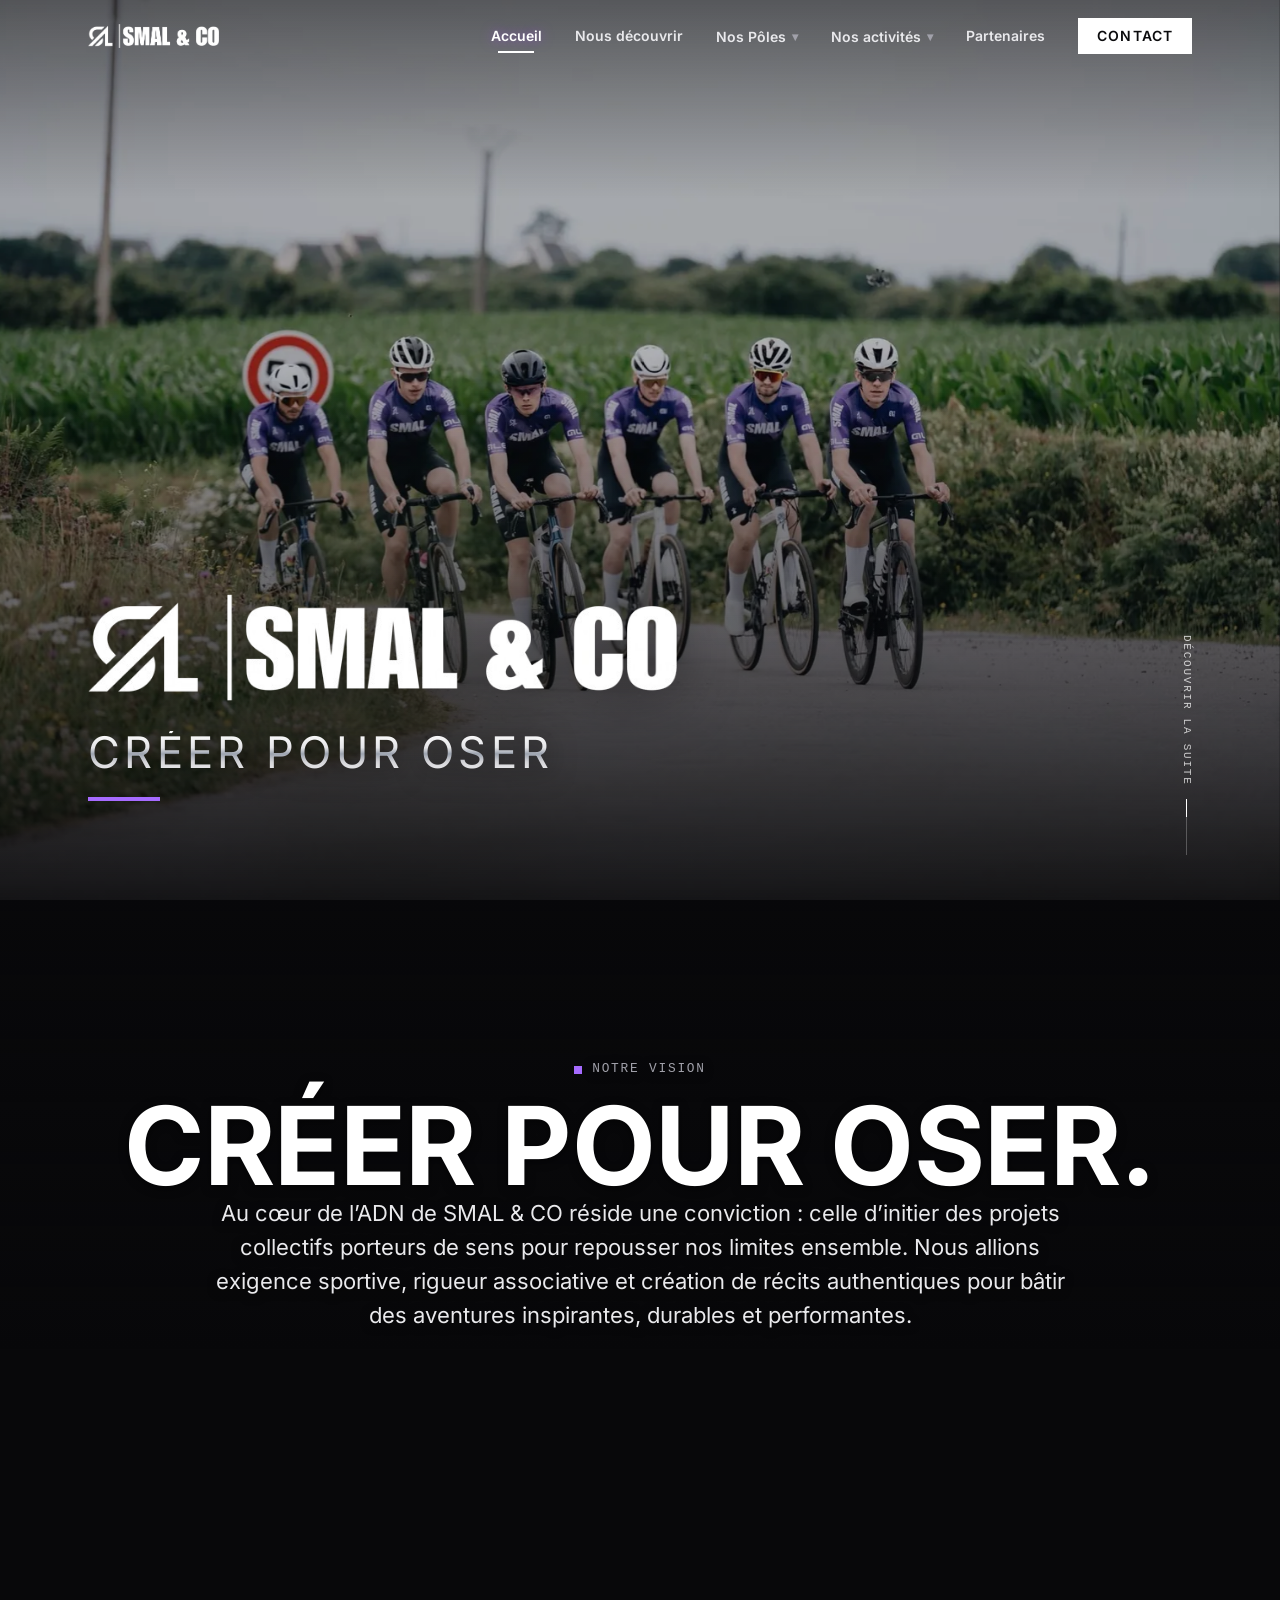
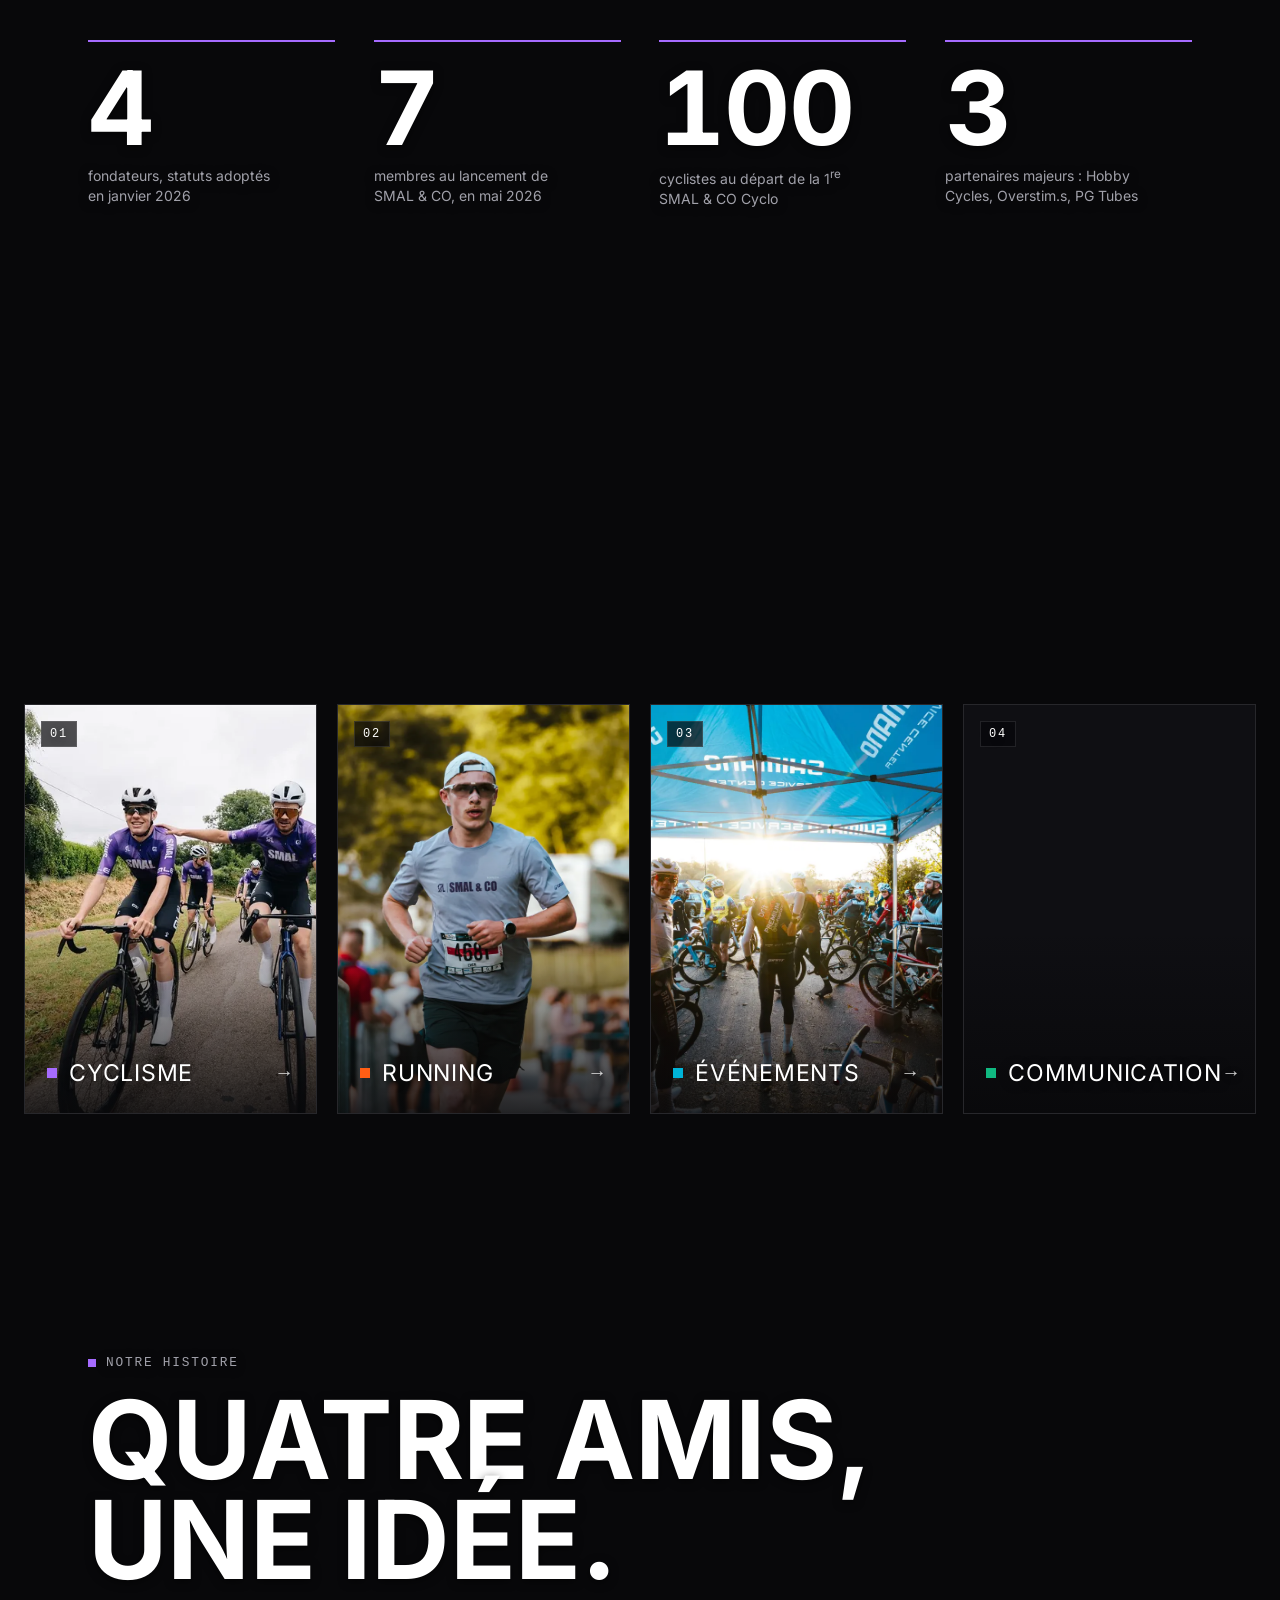
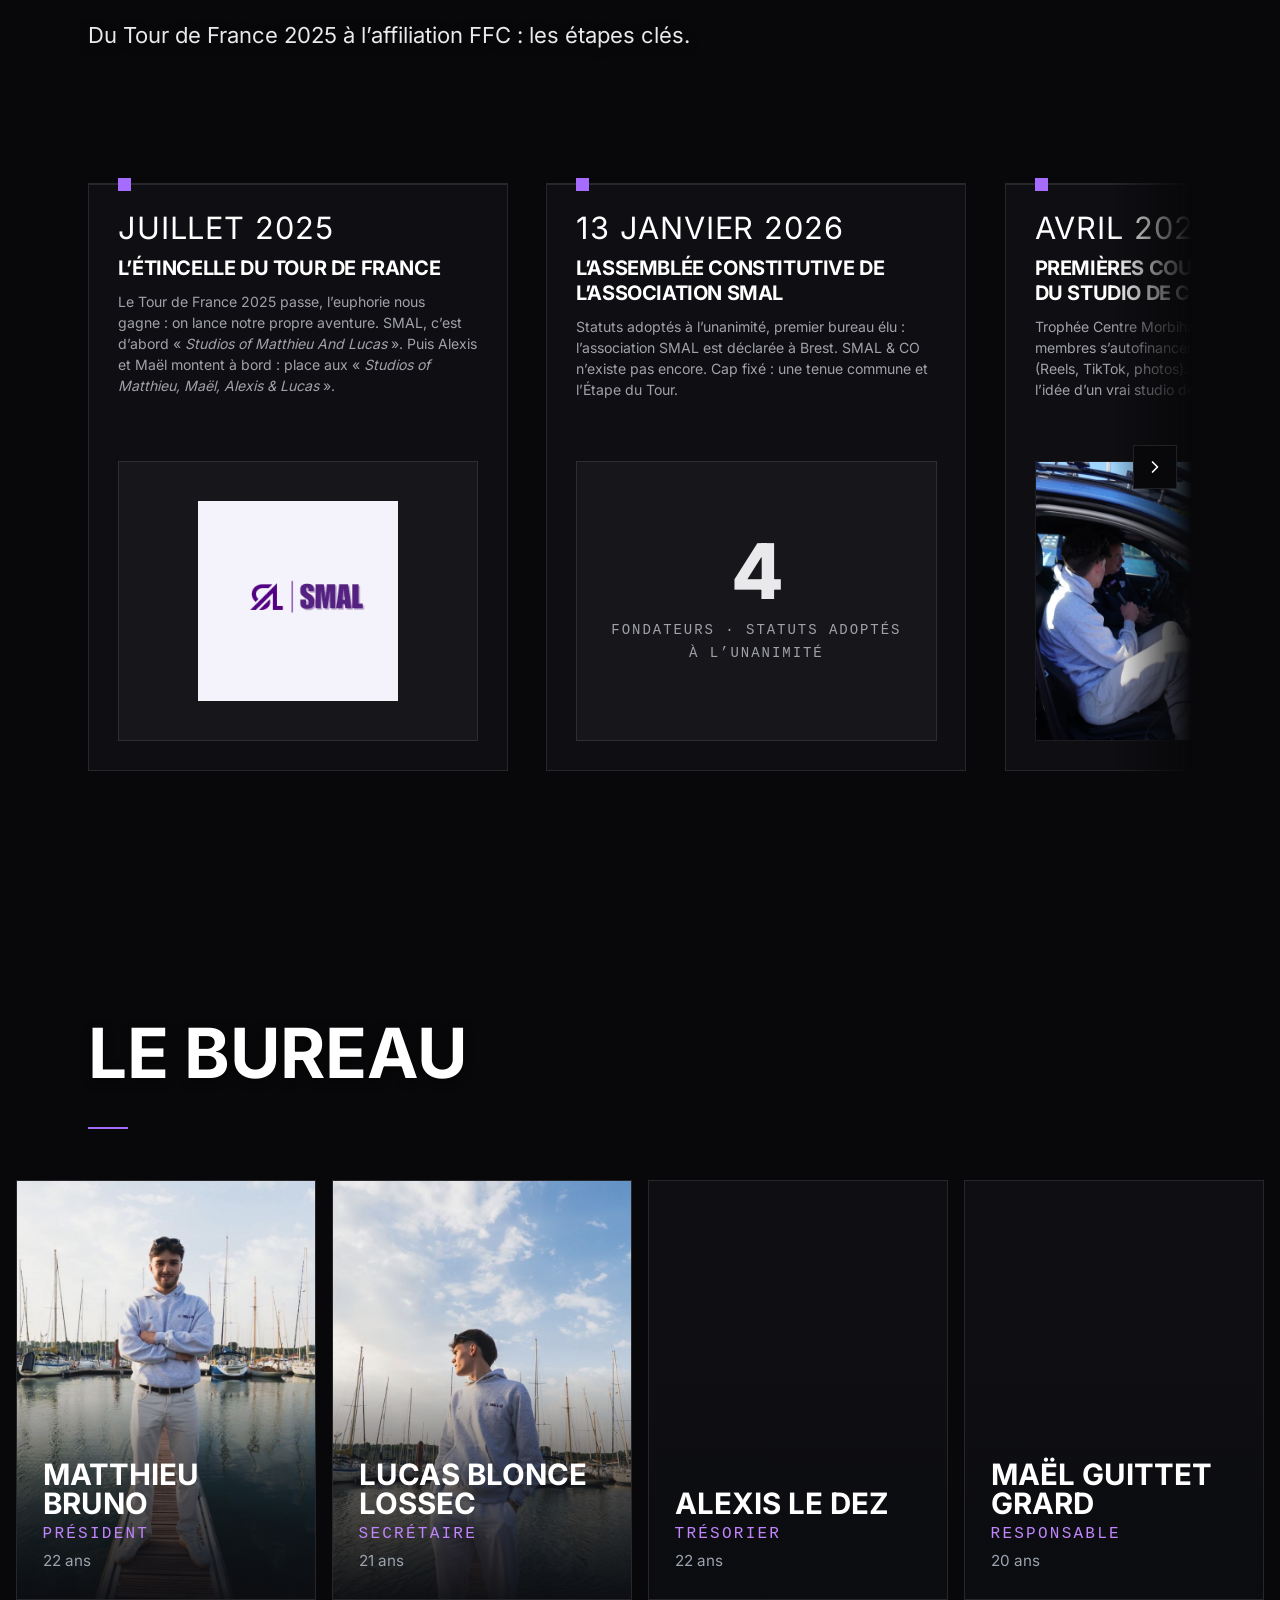
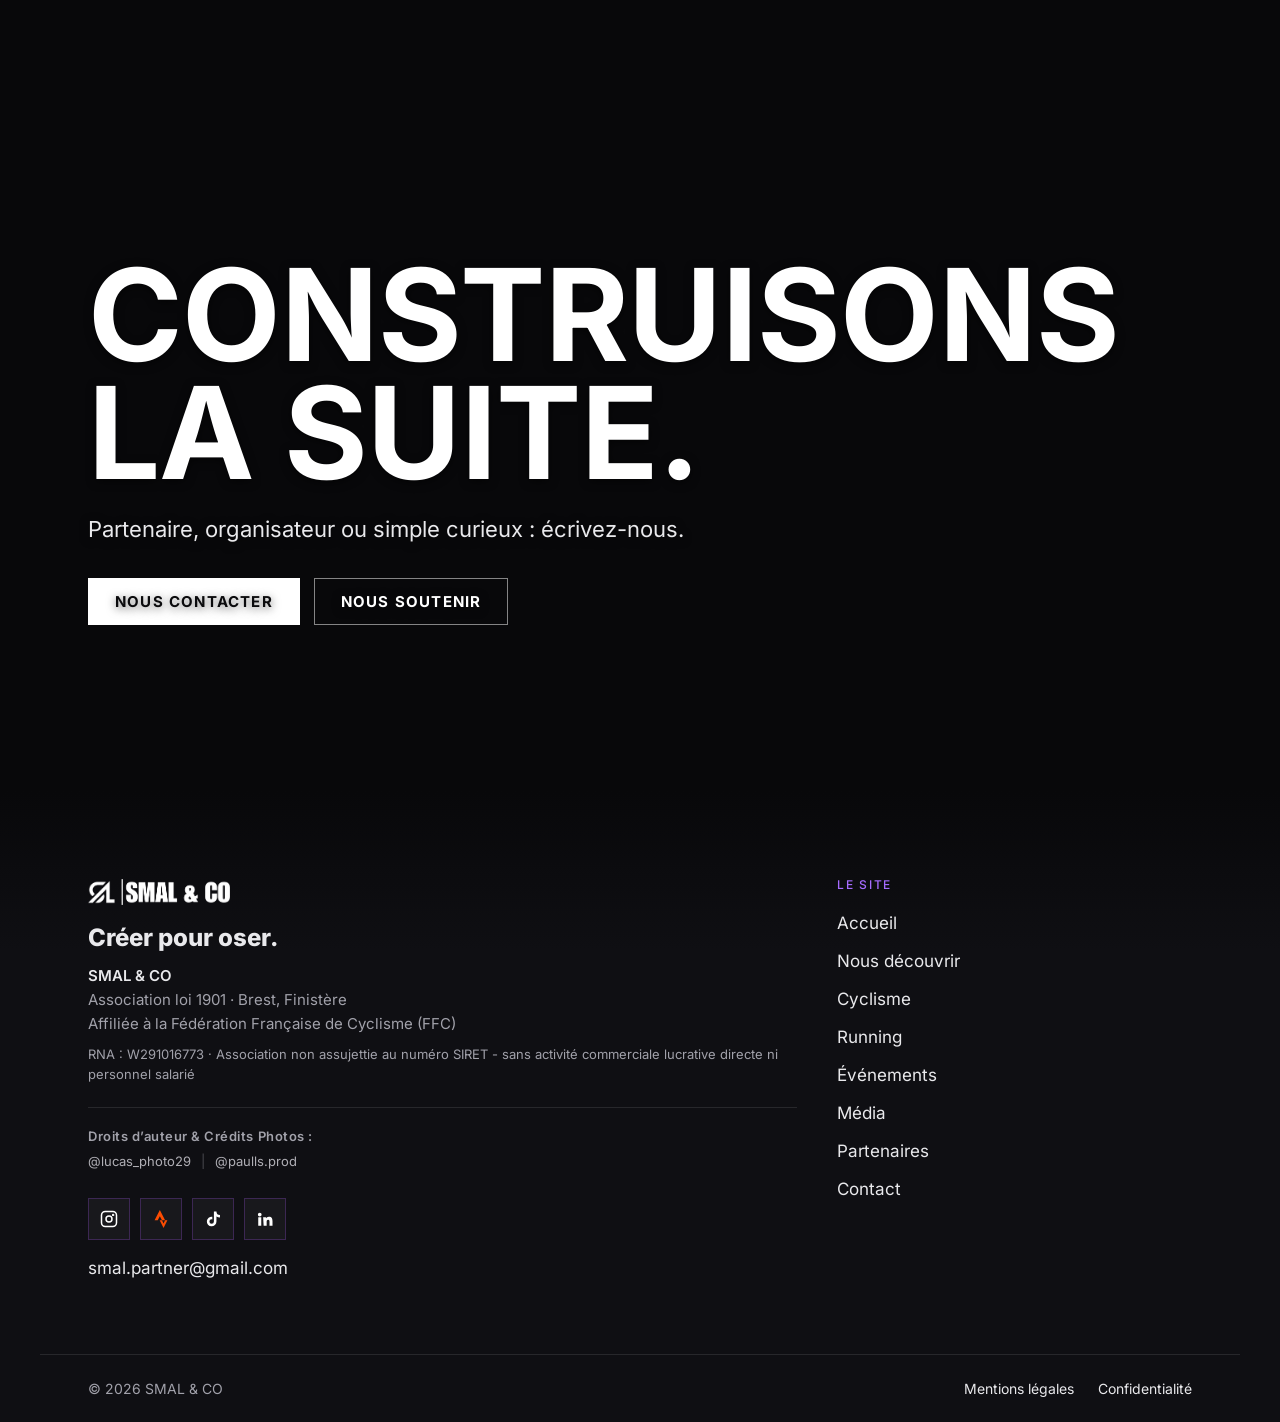
==== commit 54555253: "fix(contenu): graphie Ewen Premel harmonisée sur tout le site Co-Authored-By: Claude Opus 5.5 <norep" ====
--- a/index.html
+++ b/index.html
@@ -201,7 +201,7 @@
     <div class="rv step-txt" data-reveal>
      <time>24 mai 2026</time>
      <h3 class="h-md">Guerlédan : le running entre en scène</h3>
-     <p>L’équipe chausse les baskets autour du lac de Guerlédan. Emmenés par Ewen Prémel, chef de file de la discipline, la course à pied et le trail deviennent notre deuxième pôle sportif.</p>
+     <p>L’équipe chausse les baskets autour du lac de Guerlédan. Emmenés par Ewen Premel, chef de file de la discipline, la course à pied et le trail deviennent notre deuxième pôle sportif.</p>
     </div>
     <div class="rv step-pics" data-reveal style="--d:120ms"><img width="800" height="450" src="img/guerledan1.webp" alt="Départ de la course de Guerlédan" loading="lazy" decoding="async"><img width="800" height="483" src="img/guerledan2.webp" alt="L’équipe réunie à Guerlédan" loading="lazy" decoding="async"></div>
    </li>
--- a/assets/site.css
+++ b/assets/site.css
@@ -994,3 +994,46 @@
 .foot{border-top:0;background:linear-gradient(180deg,var(--bg) 0,var(--bg-2) 160px)}
 .copyright-services-section{border-top:0}
 .phead-photo{background:var(--bg)}.phead-bg{height:calc(100% - 4px)} /* la photo s’arrête 4px avant le bord : aucun pixel clair ne filtre sous le fondu au demi-pixel */
+
+/* Running · TEAM Running / Trail (running.html) */
+.run-band{width:100%;aspect-ratio:1200/724;object-fit:cover;border-radius:18px;margin:clamp(40px,6vw,72px) 0 clamp(24px,3vw,40px)}
+.list-cards .k{margin-bottom:12px}
+@media (min-width:981px){.list-cards-4>li{flex-basis:calc((100% - 3px)/4)}}
+.list-cards .offer-pill{margin-bottom:14px;color:var(--accent);border-color:var(--accent)}
+.runners{display:flex;flex-wrap:wrap;justify-content:center;gap:20px;margin-top:clamp(32px,5vw,56px)}
+.runner{flex:0 1 calc((100% - 40px)/3);background:var(--panel);border:1px solid var(--line);border-radius:18px;overflow:hidden;display:flex;flex-direction:column}
+.runner>img{width:100%;aspect-ratio:4/5;object-fit:cover;object-position:center 20%}
+.runner-body{padding:24px;display:flex;flex-direction:column}
+.runner .offer-pill{color:var(--accent);border-color:var(--accent)}
+.runner h3{font:700 clamp(1.5rem,2vw,1.9rem)/1 var(--impact);text-transform:uppercase;color:var(--head);margin-bottom:16px}
+.runner dl{margin:0;display:grid;gap:12px}
+.runner dt{font:500 12px/1 var(--mono);letter-spacing:.14em;text-transform:uppercase;color:var(--accent);margin-bottom:6px}
+.runner dd{margin:0;font-size:16px;line-height:1.45}
+.runner dd li+li{margin-top:4px}
+.runner-open{border:1px dashed var(--accent)}
+.runner-open-mark{aspect-ratio:4/5;display:grid;place-items:center;font:400 clamp(72px,9vw,128px)/1 var(--impact);color:var(--accent);background:var(--bg)}
+.runner-open p{color:var(--muted);font-size:16px;margin-bottom:16px}
+.mosaic-6{grid-template-columns:repeat(3,1fr)}
+.run-notice{display:inline-block;margin-bottom:clamp(28px,4vw,48px);padding:12px 18px;border:1px solid var(--accent);border-left-width:4px;font-weight:600;color:var(--head)}
+.run-shoes{width:100%;aspect-ratio:4/5;object-fit:cover;border-radius:18px;position:sticky;top:96px}
+.facts-2{grid-template-columns:1fr 1fr;margin:28px 0 40px}
+.facts-2 dd{font-size:18px}
+.run-offer-h{margin-bottom:16px}
+.values-1{grid-template-columns:1fr;border-radius:18px}
+.run-frame{margin-top:24px;color:var(--muted)}
+.run-links{margin-top:20px;color:var(--muted)}
+@media (max-width:980px){.runner,.list-cards-4>li{flex-basis:calc((100% - 20px)/2)}}
+@media (max-width:860px){.run-shoes{position:static;aspect-ratio:16/10}}
+@media (max-width:560px){.runner,.run-stack>li{flex-basis:100%}.mosaic-6{grid-template-columns:repeat(2,1fr)}.facts-2{grid-template-columns:1fr}}
+/* RDV-RUN-AVENTURE:START */
+.mirror{display:grid;gap:1px;background:var(--line);border:1px solid var(--line);margin-top:clamp(32px,5vw,56px)}
+.mirror li{display:grid;grid-template-columns:1fr 1fr;gap:1px;background:var(--line)}
+.mirror li>div{background:var(--panel);padding:24px}
+.mirror li>div+div{border-left:2px solid var(--accent)}
+.mirror .k{display:block;font:500 12px/1 var(--mono);letter-spacing:.14em;text-transform:uppercase;color:var(--muted);margin-bottom:10px}
+.mirror li>div+div .k{color:var(--accent)}
+.mirror h3{font:700 20px/1.2 var(--display);color:var(--head);margin-bottom:6px}
+.mirror p{color:var(--muted);font-size:16px}
+.mirror-src{margin-top:16px;font-size:14px;color:var(--muted)}
+@media (max-width:640px){.mirror li{grid-template-columns:1fr}.mirror li>div+div{border-left:0;border-top:2px solid var(--accent)}}
+/* RDV-RUN-AVENTURE:END */
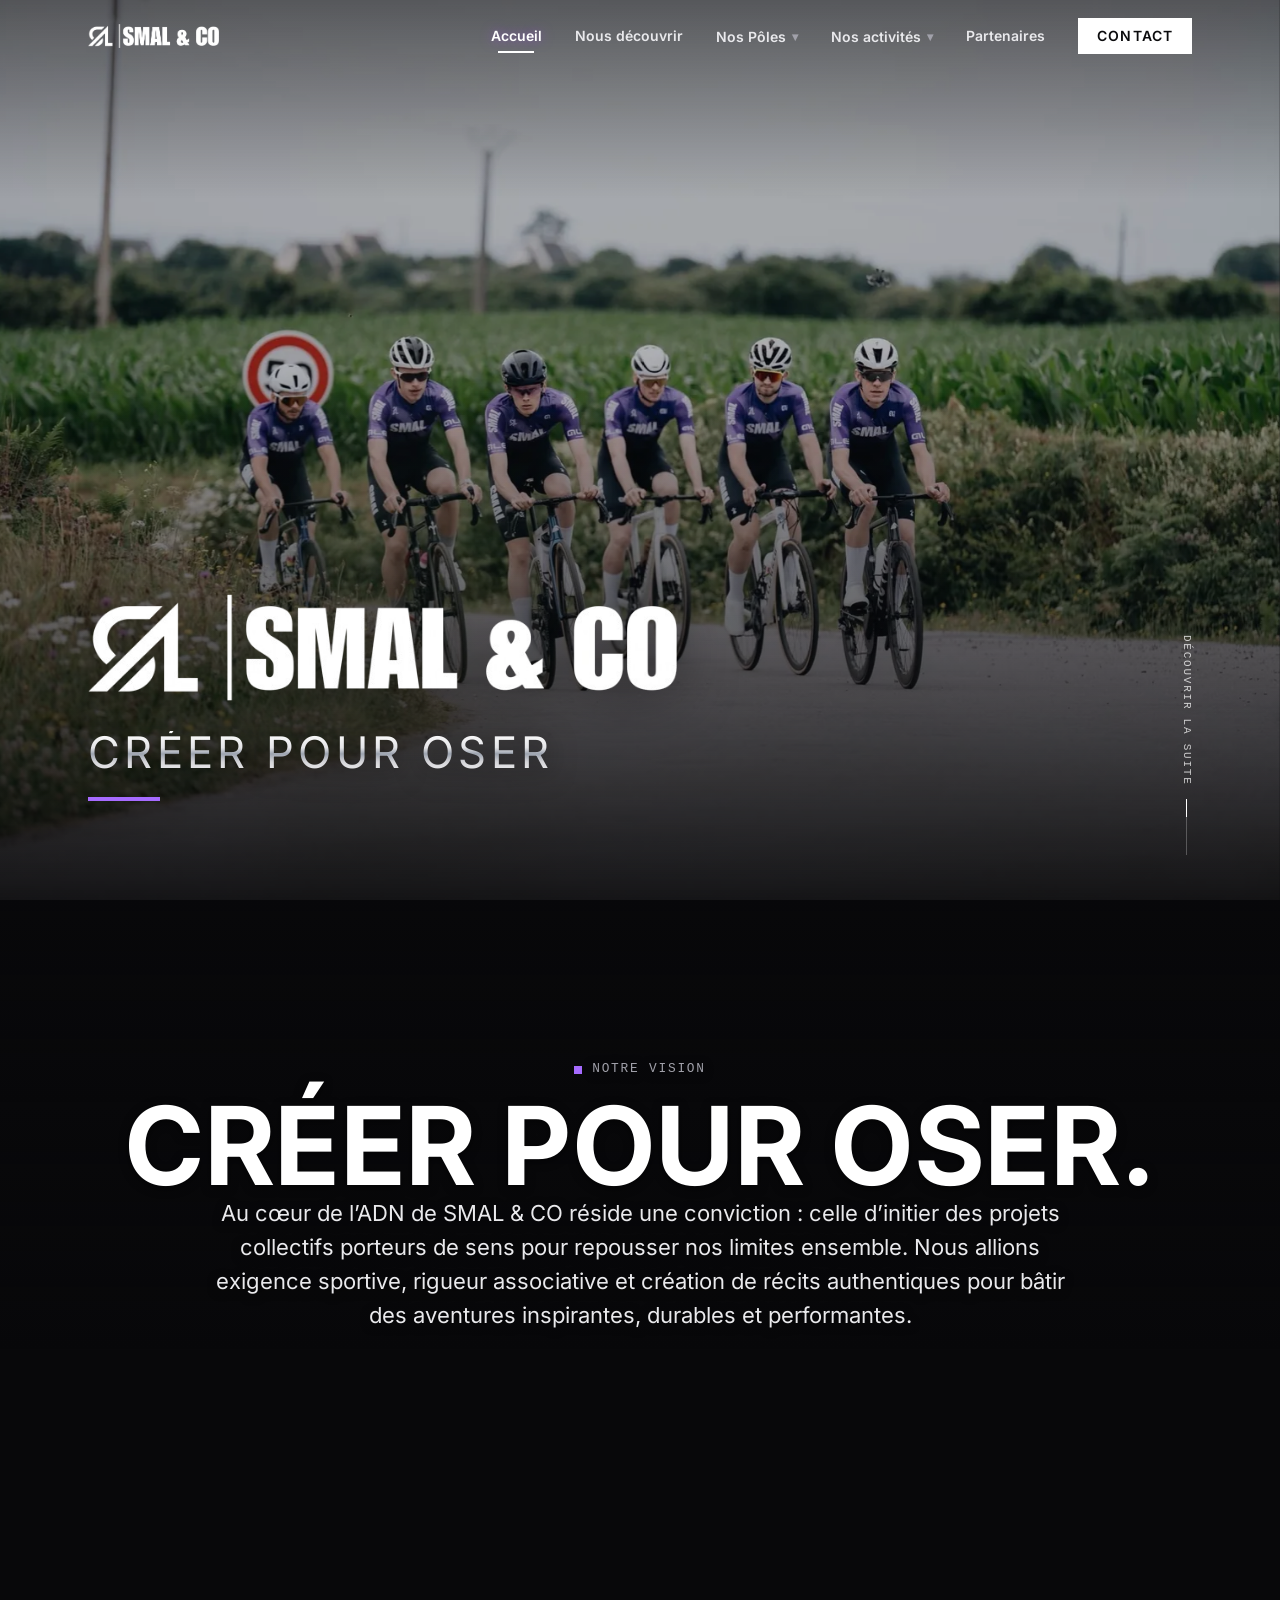
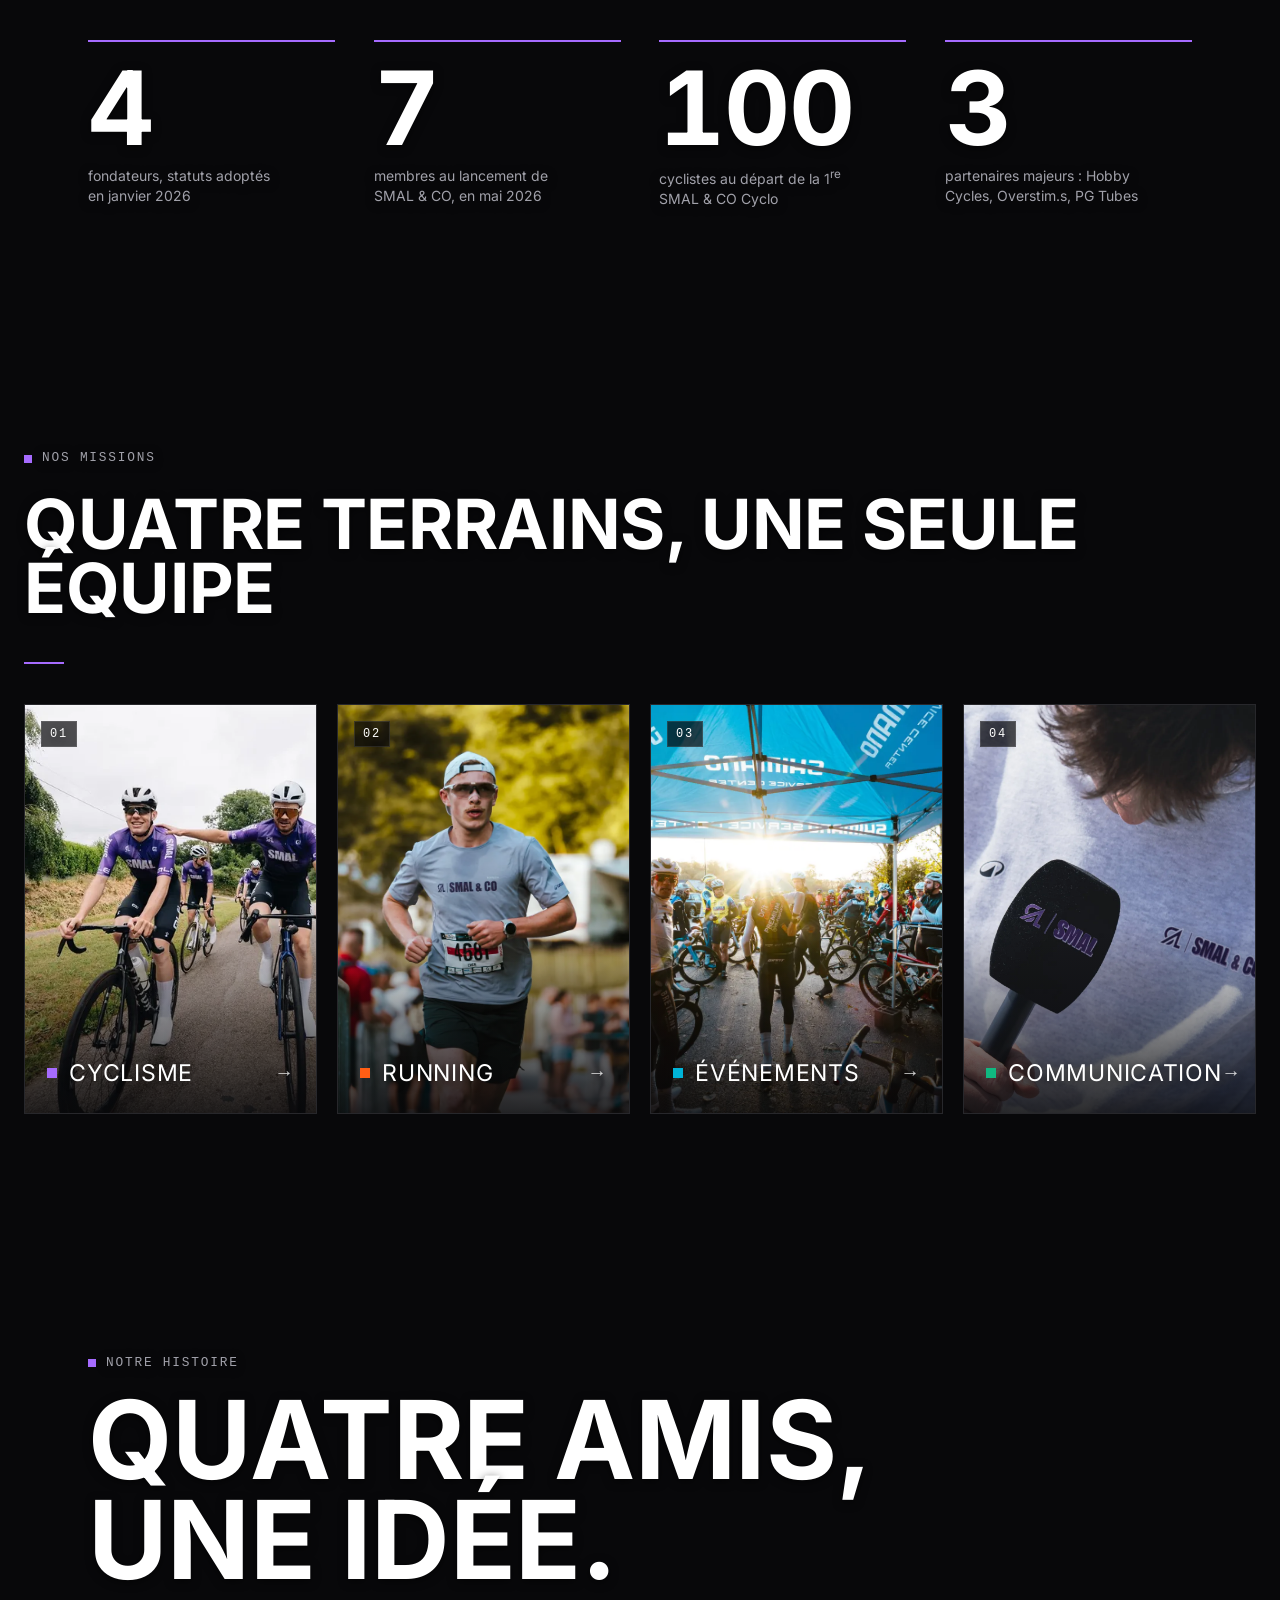
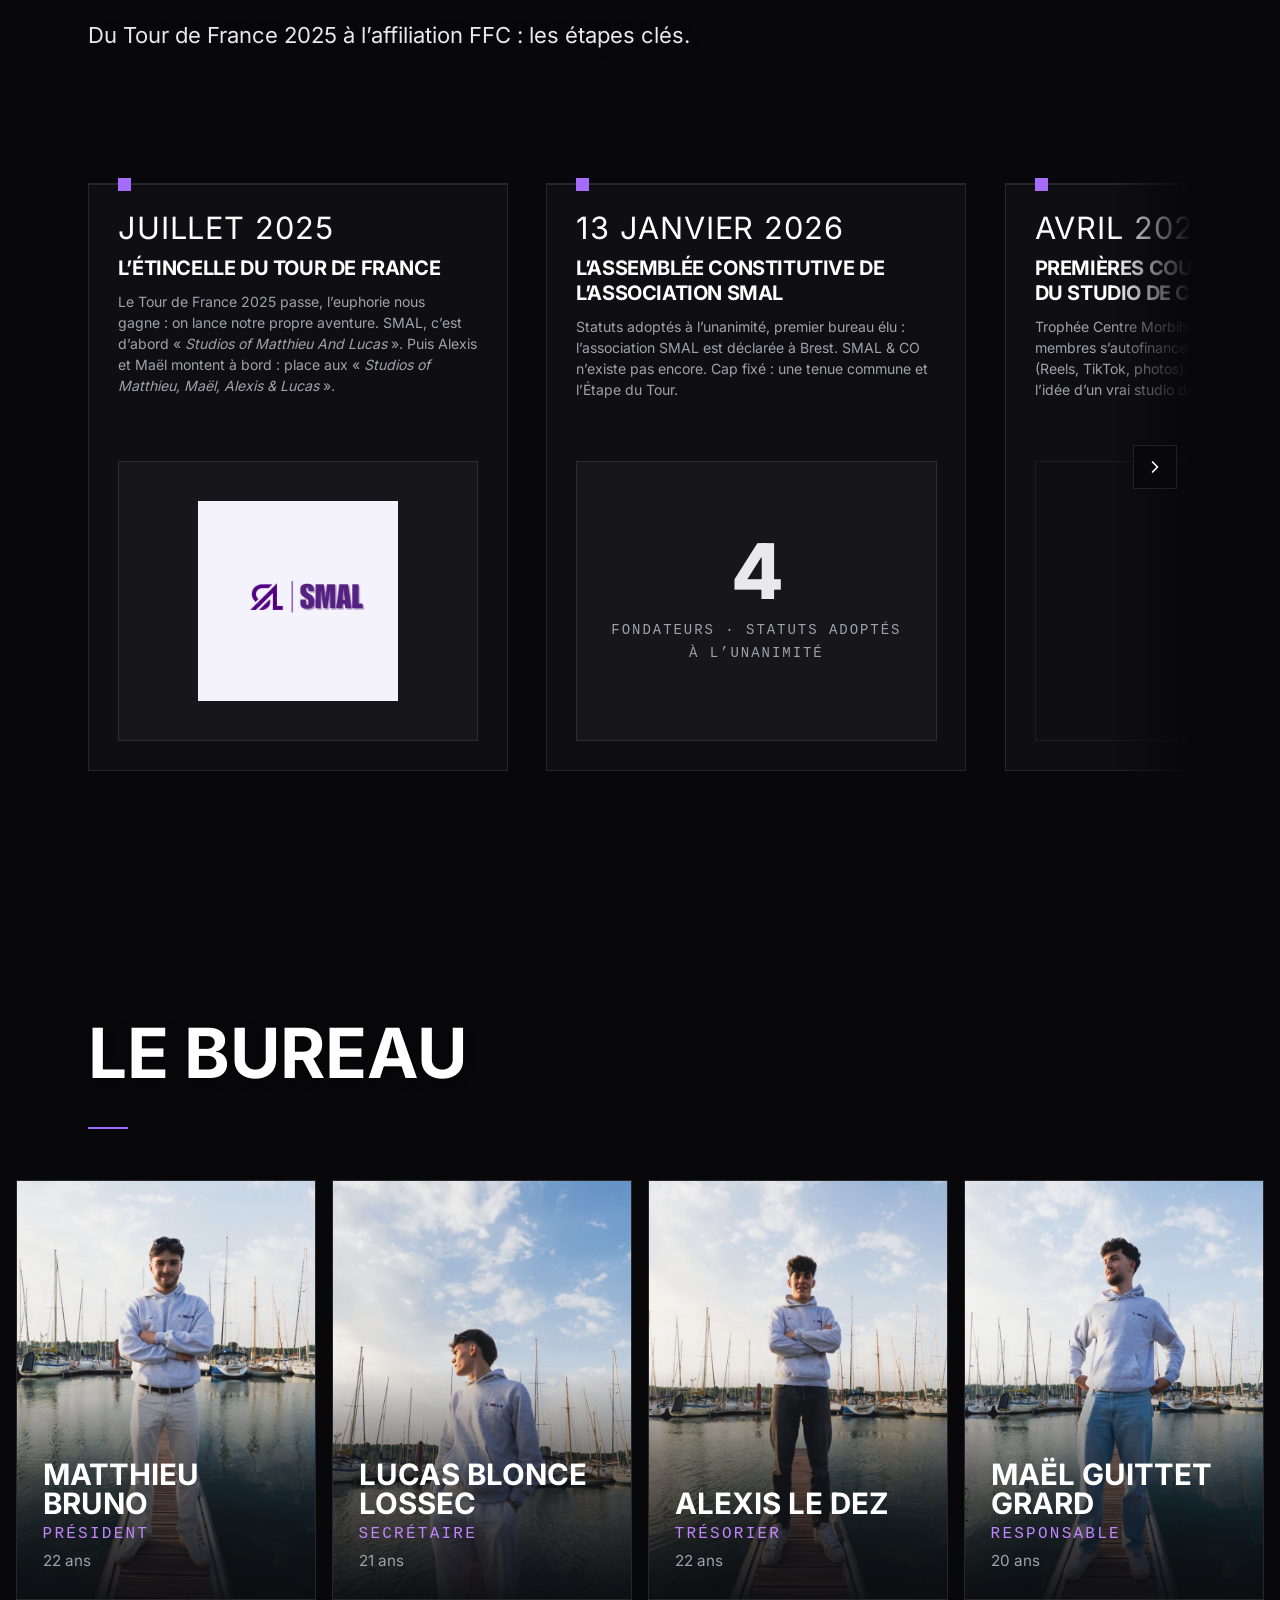
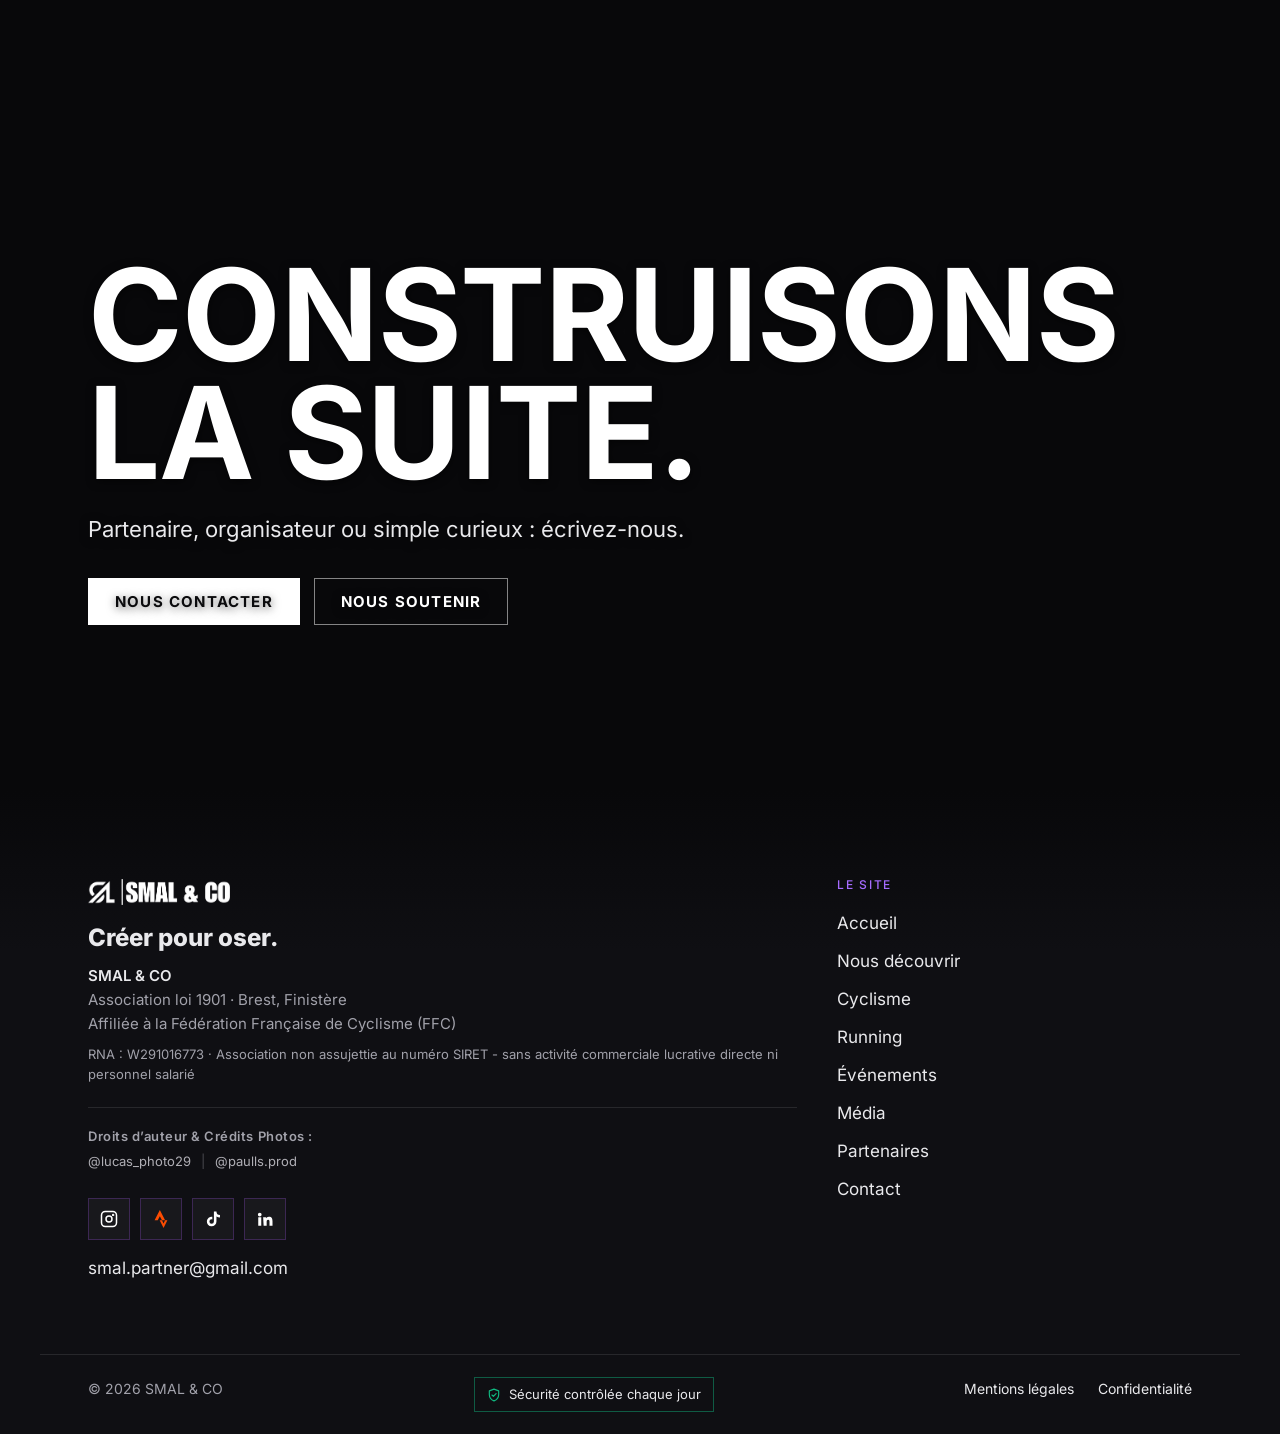
==== commit 3ce71e4b: "feat(sécurité): badge de contrôle quotidien, transitions fluides - badge « Sécurité contrôlée chaque" ====
--- a/index.html
+++ b/index.html
@@ -319,7 +319,7 @@
    <ul><li><a href="/">Accueil</a></li><li><a href="/qui-sommes-nous.html">Nous découvrir</a></li><li><a href="/cyclisme.html">Cyclisme</a></li><li><a href="/running.html">Running</a></li><li><a href="/evenements.html">Événements</a></li><li><a href="/communication.html">Média</a></li><li><a href="/partenaires.html">Partenaires</a></li><li><a href="/contact.html">Contact</a></li></ul>
   </nav>
  </div>
- <div class="wrap foot-bar"><span>© 2026 SMAL & CO</span><span class="foot-legal"><a href="/mentions-legales.html">Mentions légales</a><a href="/confidentialite.html">Confidentialité</a></span></div>
+ <div class="wrap foot-bar"><span>© 2026 SMAL & CO</span><a class="sec-badge" href="https://github.com/Maattyeux/smal-co-site/actions/workflows/securite.yml" target="_blank" rel="noopener noreferrer" aria-label="Contrôle de sécurité quotidien du site : voir l’historique des contrôles"><svg viewBox="0 0 24 24" width="14" height="14" fill="none" stroke="currentColor" stroke-width="2" stroke-linecap="round" stroke-linejoin="round" aria-hidden="true"><path d="M12 2l8 3v6c0 5-3.4 9.3-8 11-4.6-1.7-8-6-8-11V5z"/><path d="M8.5 12l2.5 2.5 4.5-5"/></svg><span>Sécurité contrôlée chaque jour</span><img class="sec-badge-live" src="https://github.com/Maattyeux/smal-co-site/actions/workflows/securite.yml/badge.svg" alt="État du dernier contrôle" height="20" loading="lazy" decoding="async"></a><span class="foot-legal"><a href="/mentions-legales.html">Mentions légales</a><a href="/confidentialite.html">Confidentialité</a></span></div>
 </footer>
 
 <script src="assets/site.js" defer></script>
--- a/assets/site.css
+++ b/assets/site.css
@@ -571,7 +571,7 @@
 .offer-features li::before{content:"✔";position:absolute;left:0;color:#a855f7;font-size:.85rem}
 .card-featured .offer-features li::before{color:#c084fc}
 /* bouton calé en bas de carte, à hauteur égale entre les 3 offres */
-.offer-btn{display:block;margin-top:auto;text-align:center;padding:.9rem 1.2rem;border-radius:12px;font:600 .95rem/1.2 var(--sans);text-decoration:none;transition:all .25s ease}
+.offer-btn{display:block;margin-top:auto;text-align:center;padding:.9rem 1.2rem;border-radius:12px;font:600 .95rem/1.2 var(--sans);text-decoration:none;transition:background-color .25s ease,color .25s ease,border-color .25s ease,box-shadow .25s ease,transform .25s ease}
 .btn-cycling,.btn-running{background:rgba(168,85,247,.15);color:#fff;border:1px solid rgba(168,85,247,.4)}
 .btn-cycling:hover,.btn-running:hover{background:#a855f7;color:#fff;box-shadow:0 8px 20px rgba(168,85,247,.4)}
 .btn-gold{background:#a855f7;color:#fff;box-shadow:0 6px 18px rgba(168,85,247,.4)}
@@ -1015,25 +1015,21 @@
 .runner-open p{color:var(--muted);font-size:16px;margin-bottom:16px}
 .mosaic-6{grid-template-columns:repeat(3,1fr)}
 .run-notice{display:inline-block;margin-bottom:clamp(28px,4vw,48px);padding:12px 18px;border:1px solid var(--accent);border-left-width:4px;font-weight:600;color:var(--head)}
-.run-shoes{width:100%;aspect-ratio:4/5;object-fit:cover;border-radius:18px;position:sticky;top:96px}
-.facts-2{grid-template-columns:1fr 1fr;margin:28px 0 40px}
-.facts-2 dd{font-size:18px}
 .run-offer-h{margin-bottom:16px}
 .values-1{grid-template-columns:1fr;border-radius:18px}
 .run-frame{margin-top:24px;color:var(--muted)}
 .run-links{margin-top:20px;color:var(--muted)}
 @media (max-width:980px){.runner,.list-cards-4>li{flex-basis:calc((100% - 20px)/2)}}
-@media (max-width:860px){.run-shoes{position:static;aspect-ratio:16/10}}
-@media (max-width:560px){.runner,.run-stack>li{flex-basis:100%}.mosaic-6{grid-template-columns:repeat(2,1fr)}.facts-2{grid-template-columns:1fr}}
-/* RDV-RUN-AVENTURE:START */
-.mirror{display:grid;gap:1px;background:var(--line);border:1px solid var(--line);margin-top:clamp(32px,5vw,56px)}
-.mirror li{display:grid;grid-template-columns:1fr 1fr;gap:1px;background:var(--line)}
-.mirror li>div{background:var(--panel);padding:24px}
-.mirror li>div+div{border-left:2px solid var(--accent)}
-.mirror .k{display:block;font:500 12px/1 var(--mono);letter-spacing:.14em;text-transform:uppercase;color:var(--muted);margin-bottom:10px}
-.mirror li>div+div .k{color:var(--accent)}
-.mirror h3{font:700 20px/1.2 var(--display);color:var(--head);margin-bottom:6px}
-.mirror p{color:var(--muted);font-size:16px}
-.mirror-src{margin-top:16px;font-size:14px;color:var(--muted)}
-@media (max-width:640px){.mirror li{grid-template-columns:1fr}.mirror li>div+div{border-left:0;border-top:2px solid var(--accent)}}
-/* RDV-RUN-AVENTURE:END */
+@media (max-width:560px){.runner,.run-stack>li{flex-basis:100%}.mosaic-6{grid-template-columns:repeat(2,1fr)}}
+
+/* Badge sécurité (pied de page) : état en direct du contrôle quotidien (GitHub Actions) */
+.sec-badge{display:inline-flex;align-items:center;gap:8px;padding:6px 12px;border:1px solid color-mix(in srgb,var(--c-media) 45%,transparent);border-radius:999px;color:var(--head);font-size:13px;text-decoration:none;transition:border-color .25s ease,background-color .25s ease}
+.sec-badge svg{color:var(--c-media);flex:none}
+.sec-badge-live{height:20px;width:auto;display:block}
+.sec-badge:hover,.sec-badge:focus-visible{border-color:var(--c-media);background:color-mix(in srgb,var(--c-media) 10%,transparent)}
+
+/* Transition douce entre les pages (navigateurs compatibles ; ignorée ailleurs, coupée si mouvement réduit) */
+@media (prefers-reduced-motion:no-preference){
+  @view-transition{navigation:auto}
+  ::view-transition-old(root),::view-transition-new(root){animation-duration:.28s;animation-timing-function:ease}
+}
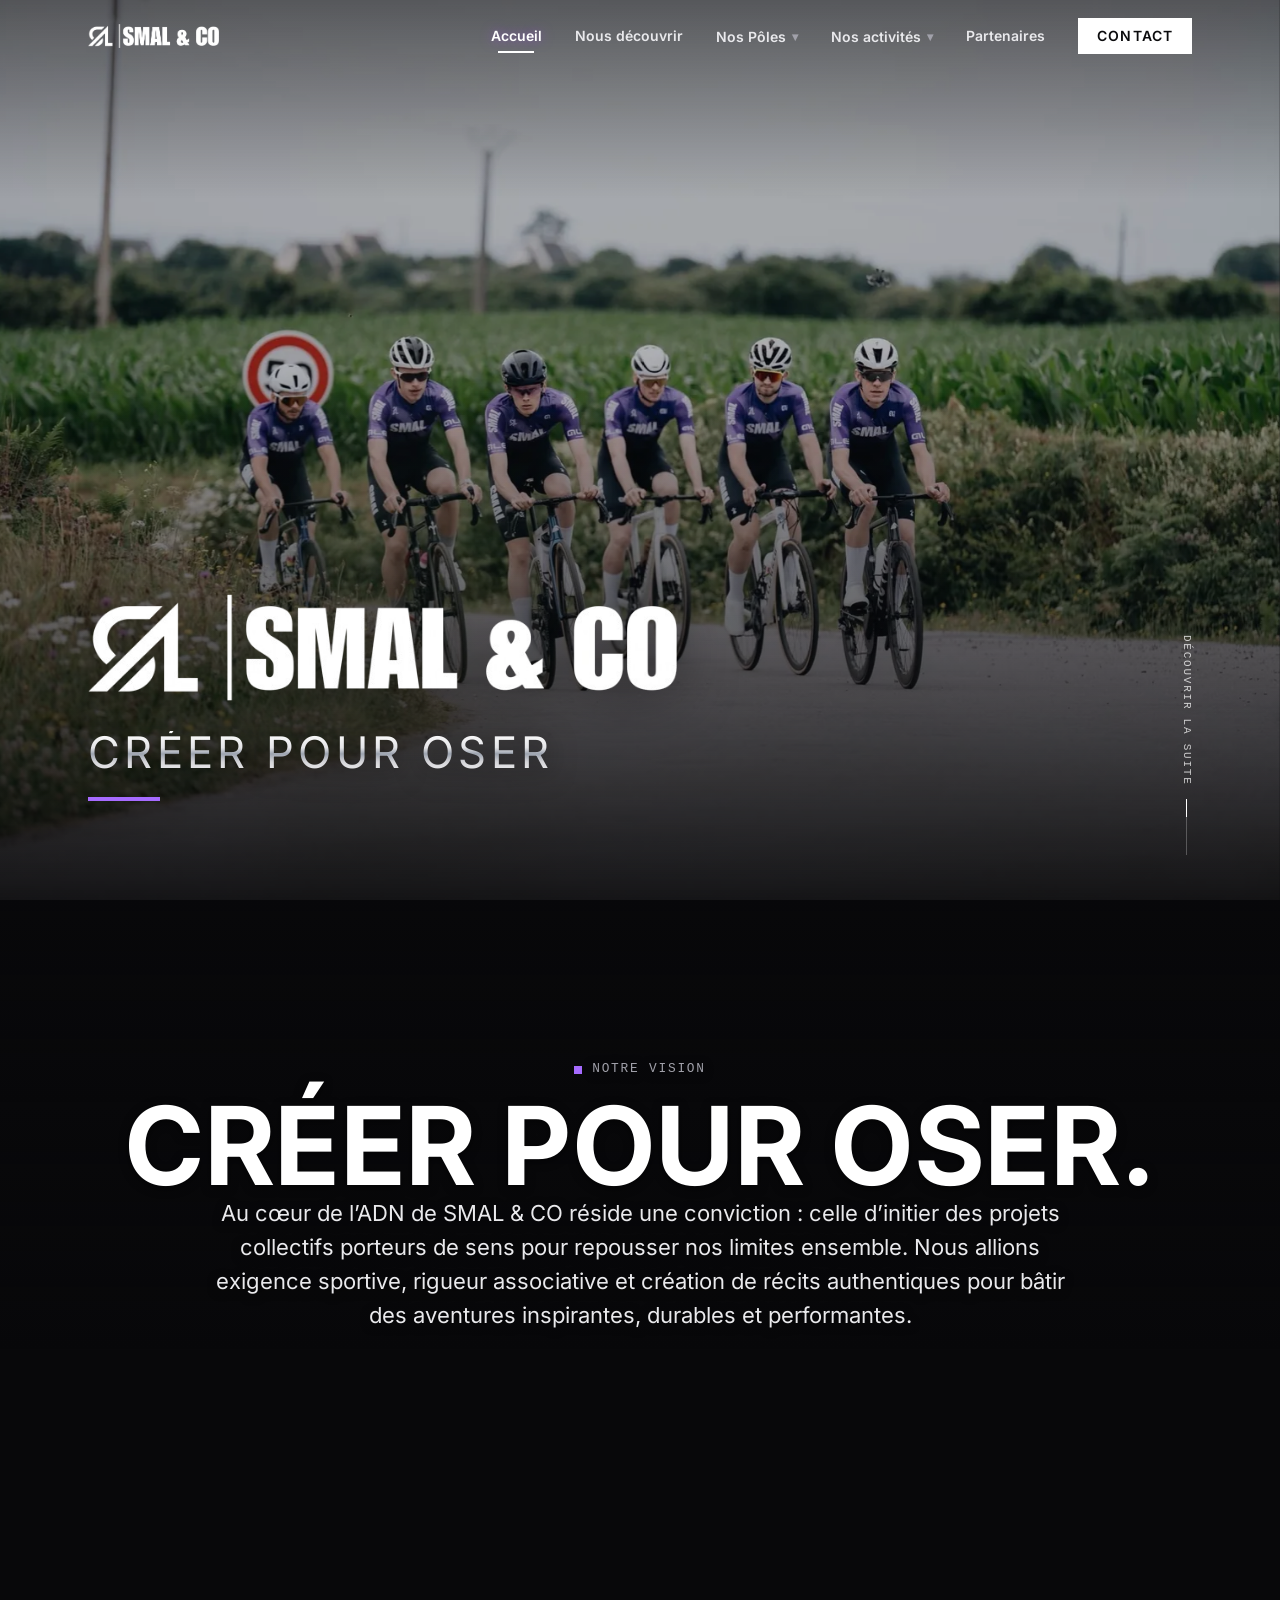
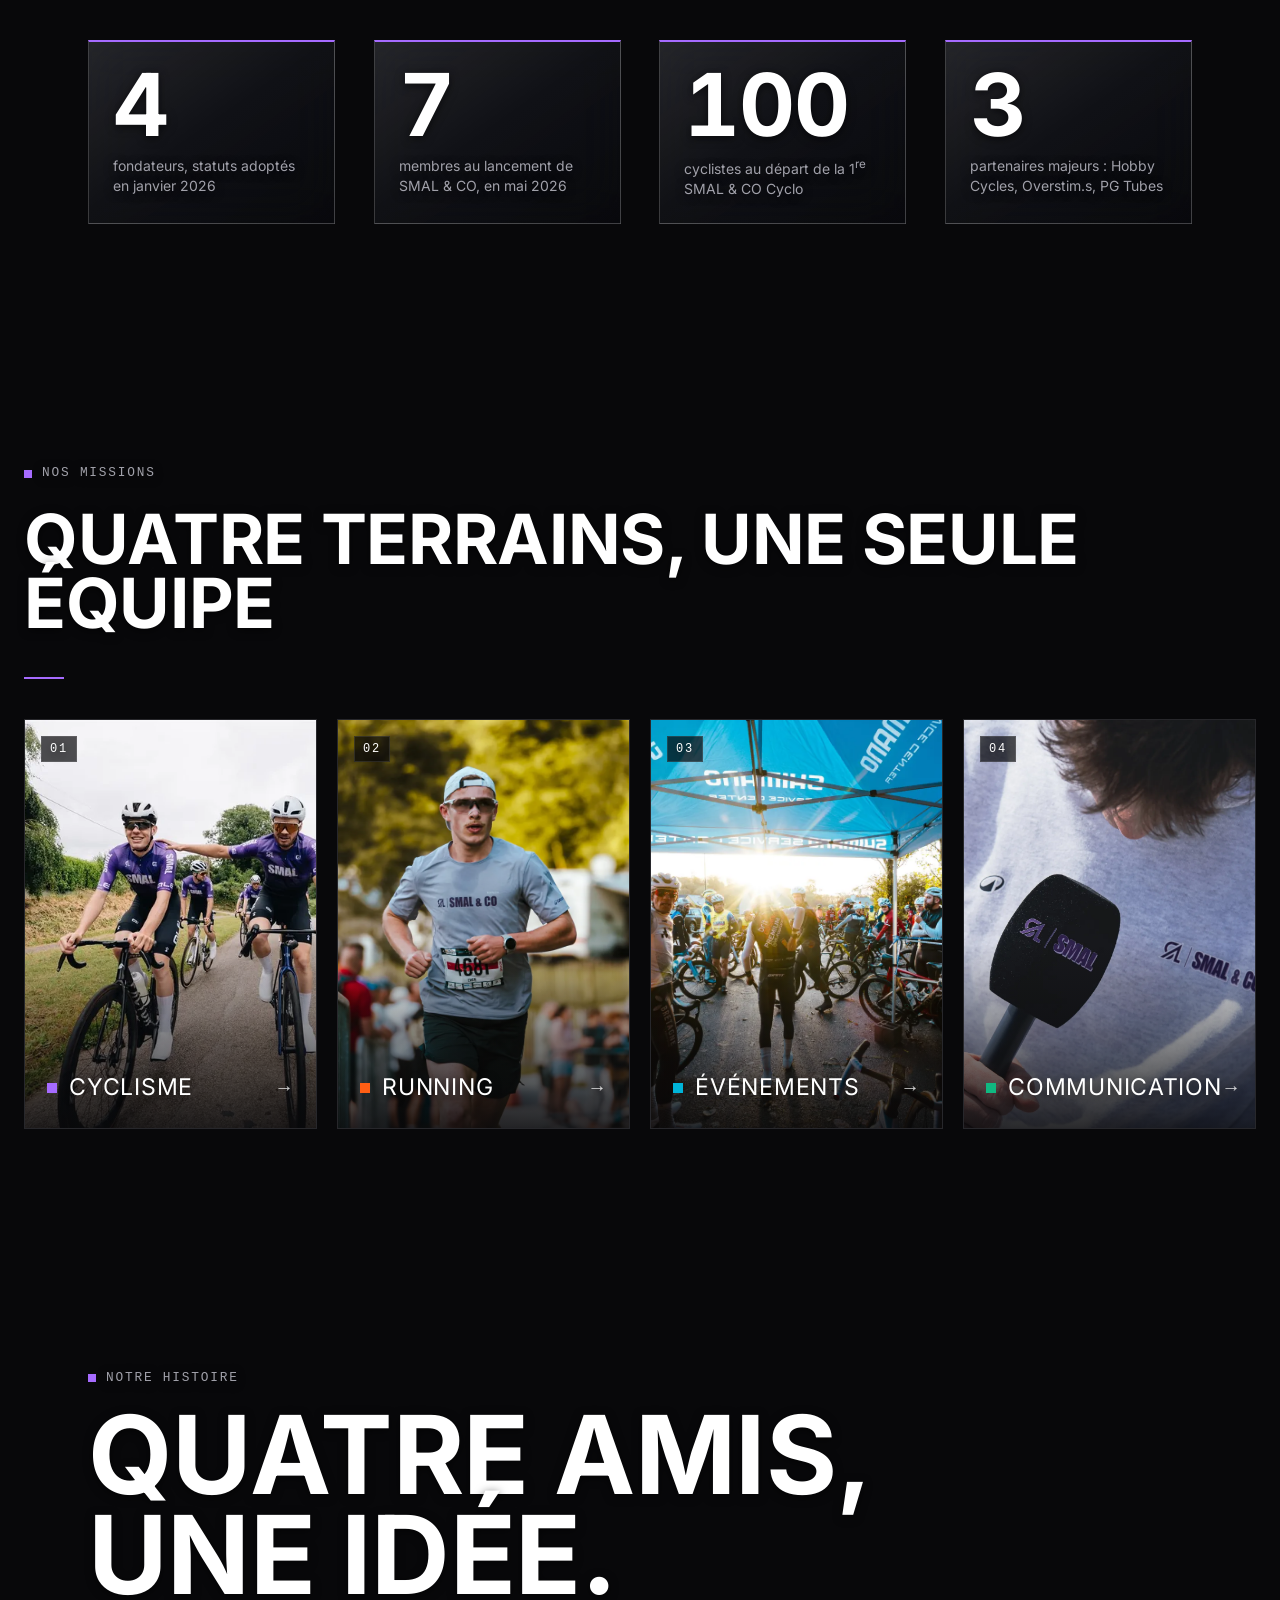
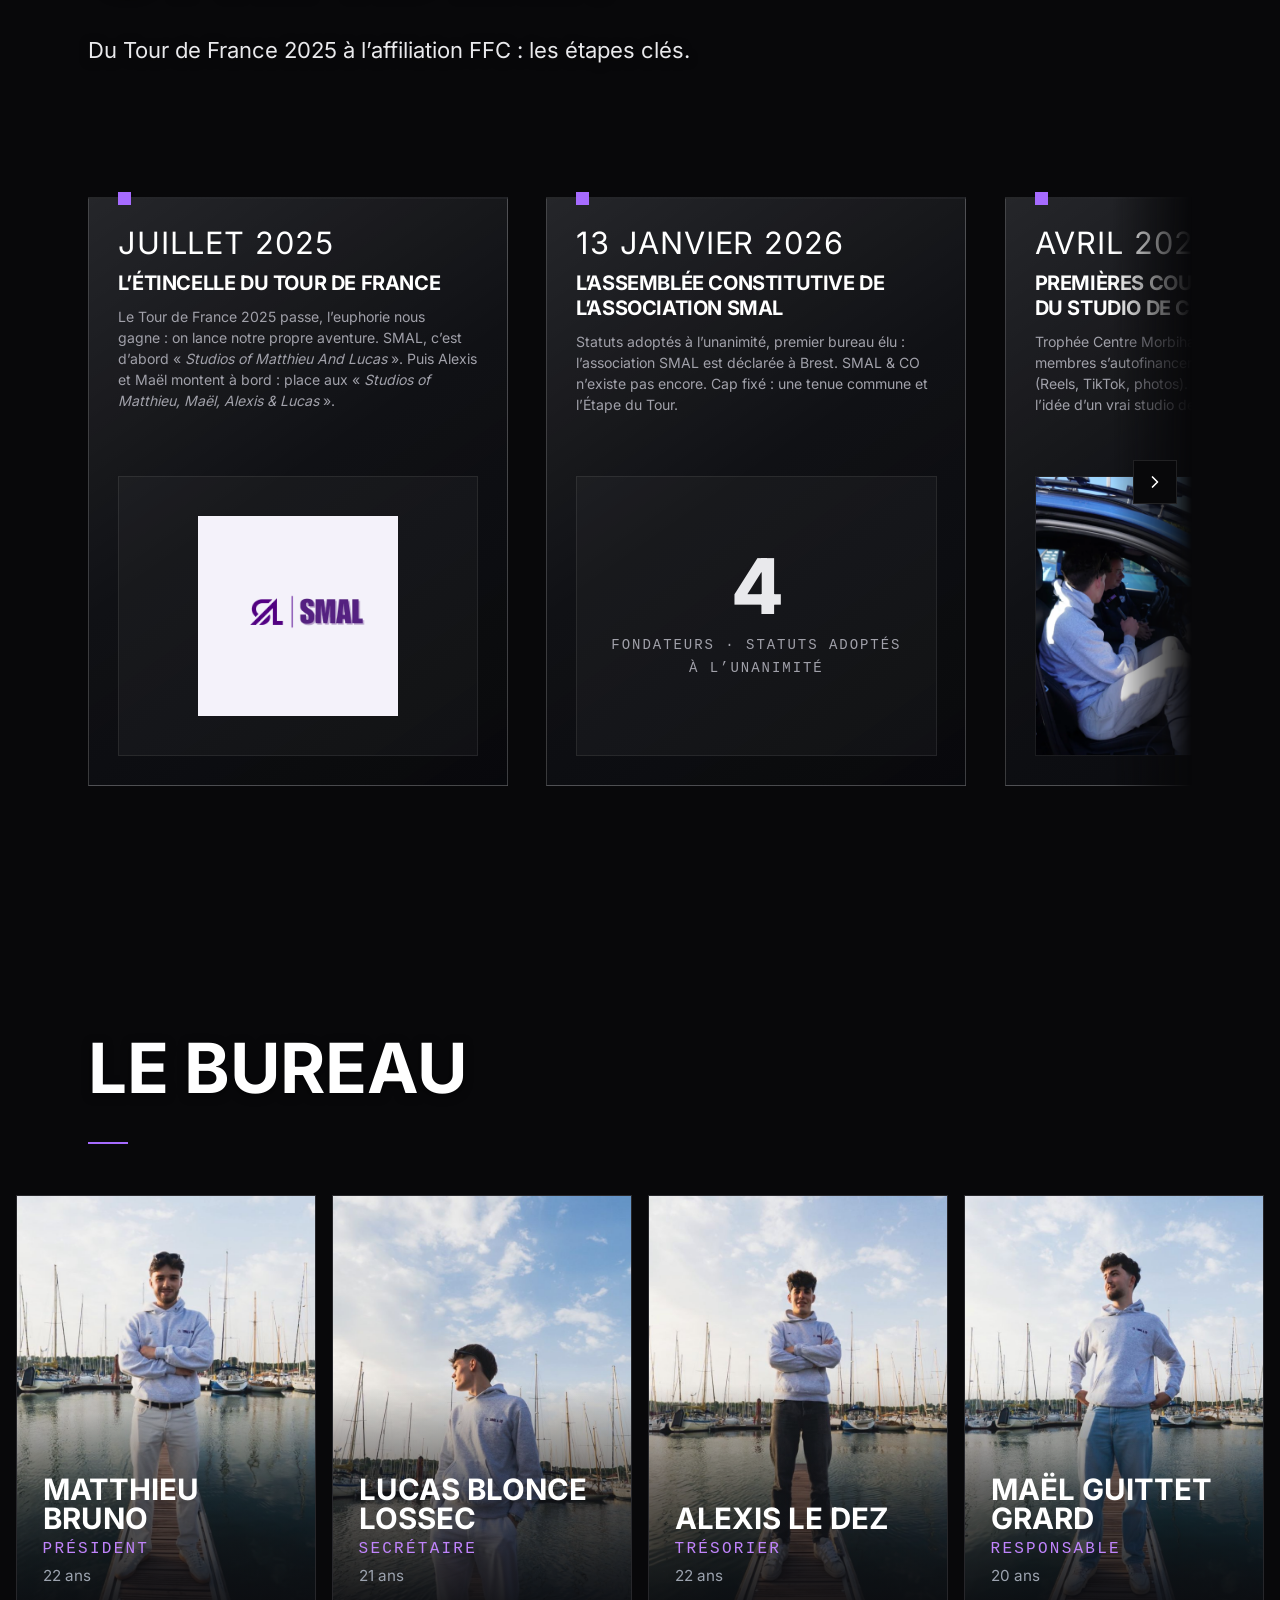
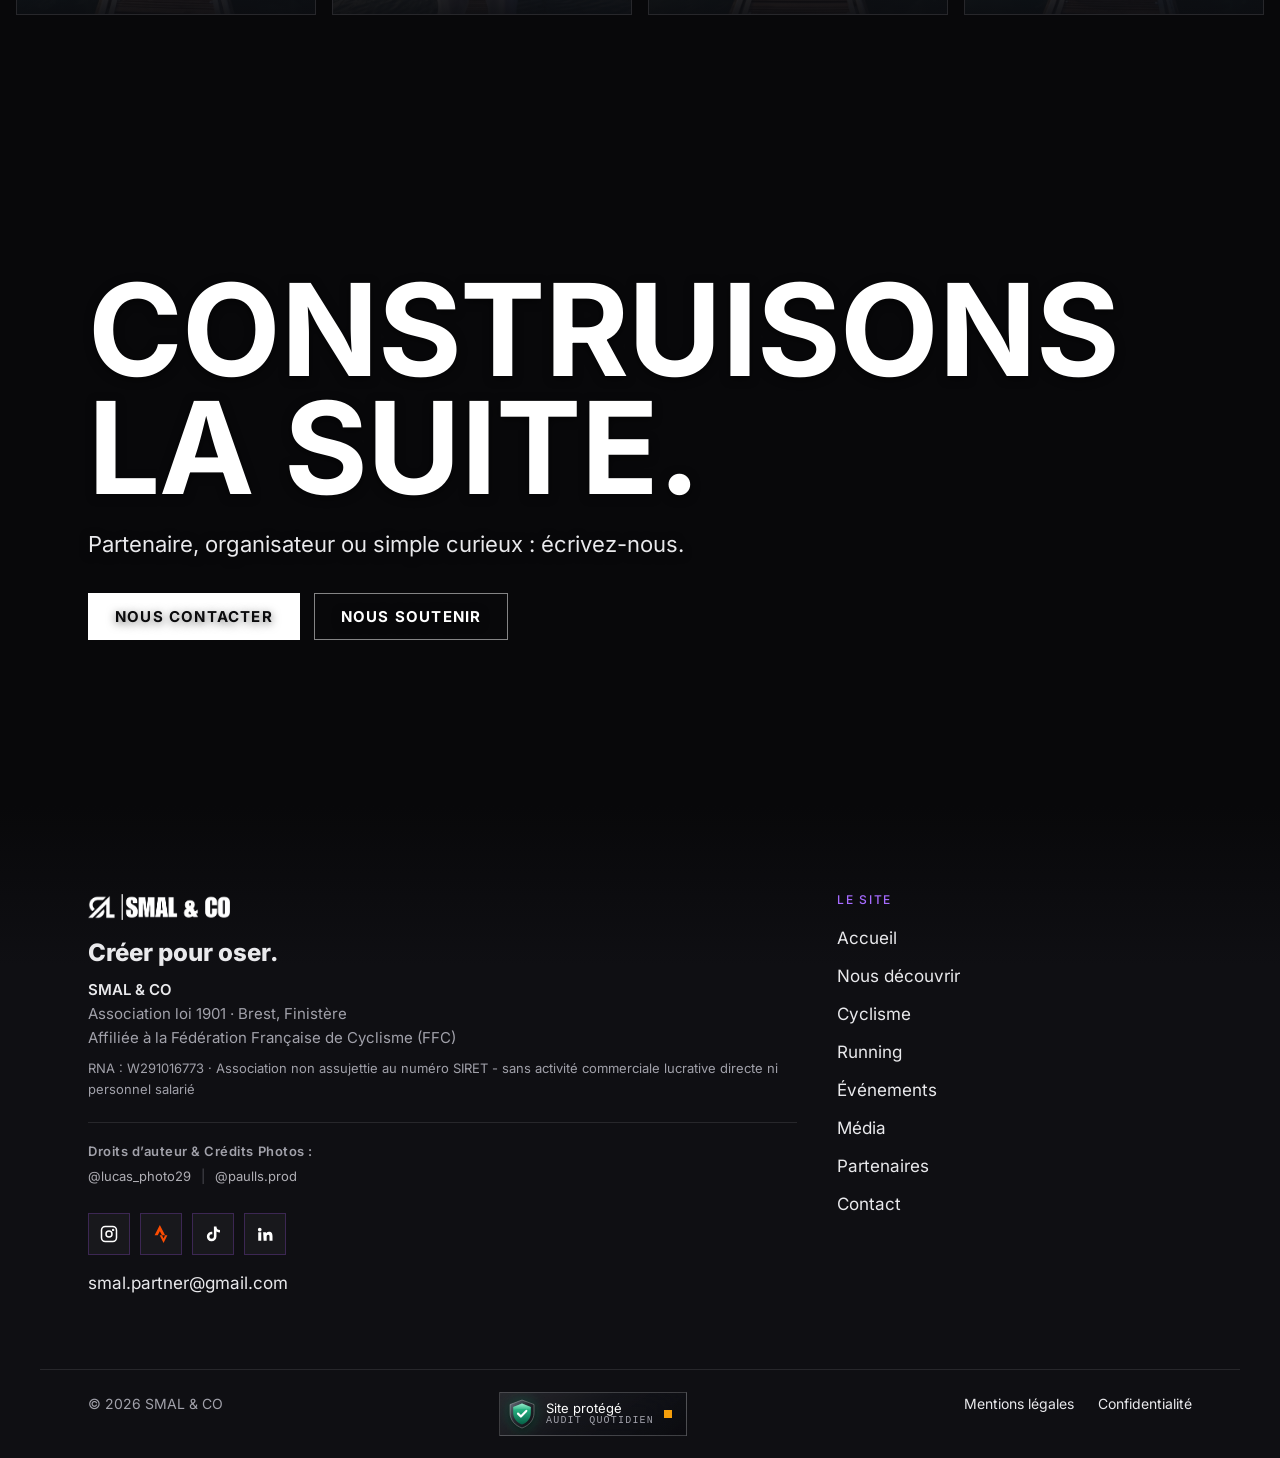
==== commit 760a9937: "feat: refonte Running, photos Communication, sécurité et Dark Liquid Glass - Running : suppression d" ====
--- a/index.html
+++ b/index.html
@@ -319,7 +319,7 @@
    <ul><li><a href="/">Accueil</a></li><li><a href="/qui-sommes-nous.html">Nous découvrir</a></li><li><a href="/cyclisme.html">Cyclisme</a></li><li><a href="/running.html">Running</a></li><li><a href="/evenements.html">Événements</a></li><li><a href="/communication.html">Média</a></li><li><a href="/partenaires.html">Partenaires</a></li><li><a href="/contact.html">Contact</a></li></ul>
   </nav>
  </div>
- <div class="wrap foot-bar"><span>© 2026 SMAL & CO</span><a class="sec-badge" href="https://github.com/Maattyeux/smal-co-site/actions/workflows/securite.yml" target="_blank" rel="noopener noreferrer" aria-label="Contrôle de sécurité quotidien du site : voir l’historique des contrôles"><svg viewBox="0 0 24 24" width="14" height="14" fill="none" stroke="currentColor" stroke-width="2" stroke-linecap="round" stroke-linejoin="round" aria-hidden="true"><path d="M12 2l8 3v6c0 5-3.4 9.3-8 11-4.6-1.7-8-6-8-11V5z"/><path d="M8.5 12l2.5 2.5 4.5-5"/></svg><span>Sécurité contrôlée chaque jour</span><img class="sec-badge-live" src="https://github.com/Maattyeux/smal-co-site/actions/workflows/securite.yml/badge.svg" alt="État du dernier contrôle" height="20" loading="lazy" decoding="async"></a><span class="foot-legal"><a href="/mentions-legales.html">Mentions légales</a><a href="/confidentialite.html">Confidentialité</a></span></div>
+ <div class="wrap foot-bar"><span>© 2026 SMAL & CO</span><div class="sec-glass" data-sec><button class="sec-chip" type="button" aria-expanded="false" aria-controls="sec-panel"><svg class="sec-shield" viewBox="0 0 28 30" aria-hidden="true"><defs><linearGradient id="secG1" x1="0" y1="0" x2="1" y2="1"><stop offset="0" stop-color="#6b7280"/><stop offset=".45" stop-color="#262930"/><stop offset="1" stop-color="#0b0c0f"/></linearGradient><linearGradient id="secG2" x1="0" y1="0" x2="0" y2="1"><stop offset="0" stop-color="#34d399"/><stop offset="1" stop-color="#065f46"/></linearGradient><linearGradient id="secG3" x1="0" y1="0" x2="0" y2="1"><stop offset="0" stop-color="#fff" stop-opacity=".5"/><stop offset="1" stop-color="#fff" stop-opacity="0"/></linearGradient></defs><path d="M14 1l12 4.5v8.2c0 7.3-5 12.9-12 15.3C7 26.6 2 21 2 13.7V5.5z" fill="url(#secG1)" stroke="rgba(255,255,255,.35)" stroke-width=".8"/><path d="M14 4.6l8.8 3.3v6c0 5.4-3.6 9.6-8.8 11.5-5.2-1.9-8.8-6.1-8.8-11.5v-6z" fill="url(#secG2)"/><path d="M14 4.6l8.8 3.3v3.4C18 9.6 10 9.6 5.2 11.3V7.9z" fill="url(#secG3)"/><path d="M10 14.6l2.9 2.9 5.4-5.6" fill="none" stroke="#fff" stroke-width="2.2" stroke-linecap="round" stroke-linejoin="round"/></svg><span class="sec-chip-txt"><span data-sec-label>Site protégé</span><small>Audit quotidien</small></span><span class="sec-dot" aria-hidden="true"></span></button><div class="sec-panel" id="sec-panel" role="dialog" aria-label="Transparence sécurité" hidden><p class="sec-panel-h" data-sec-title>Site protégé &amp; vérifié</p><p class="sec-panel-date" data-sec-date>Chargement du dernier contrôle…</p><ul class="sec-panel-list" data-sec-list></ul><a href="https://github.com/Maattyeux/smal-co-site/actions/workflows/securite.yml" target="_blank" rel="noopener noreferrer">Vérifier l’historique des contrôles</a></div></div><span class="foot-legal"><a href="/mentions-legales.html">Mentions légales</a><a href="/confidentialite.html">Confidentialité</a></span></div>
 </footer>
 
 <script src="assets/site.js" defer></script>
--- a/assets/site.css
+++ b/assets/site.css
@@ -1022,14 +1022,77 @@
 @media (max-width:980px){.runner,.list-cards-4>li{flex-basis:calc((100% - 20px)/2)}}
 @media (max-width:560px){.runner,.run-stack>li{flex-basis:100%}.mosaic-6{grid-template-columns:repeat(2,1fr)}}
 
-/* Badge sécurité (pied de page) : état en direct du contrôle quotidien (GitHub Actions) */
-.sec-badge{display:inline-flex;align-items:center;gap:8px;padding:6px 12px;border:1px solid color-mix(in srgb,var(--c-media) 45%,transparent);border-radius:999px;color:var(--head);font-size:13px;text-decoration:none;transition:border-color .25s ease,background-color .25s ease}
-.sec-badge svg{color:var(--c-media);flex:none}
-.sec-badge-live{height:20px;width:auto;display:block}
-.sec-badge:hover,.sec-badge:focus-visible{border-color:var(--c-media);background:color-mix(in srgb,var(--c-media) 10%,transparent)}
+/* Vignette sécurité « Liquid Glass » (pied de page) : lit /security-status.json, écrit par le contrôle quotidien */
+.sec-glass{position:relative;display:inline-flex}
+.sec-chip{--rx:0deg;--ry:0deg;position:relative;overflow:hidden;display:inline-flex;align-items:center;gap:10px;min-height:44px;padding:6px 14px 6px 8px;border-radius:14px;font:inherit;font-size:13px;color:var(--head);cursor:pointer;
+  background:rgba(14,16,22,.54) linear-gradient(145deg,rgba(255,255,255,.11) 0%,rgba(255,255,255,.025) 48%,rgba(0,0,0,.22) 100%);-webkit-backdrop-filter:blur(24px) saturate(185%);backdrop-filter:blur(24px) saturate(185%);border:1px solid rgba(255,255,255,.2);
+  box-shadow:inset 0 1px 1.5px 0 rgba(255,255,255,.32),inset 0 -1px 1px 0 rgba(0,0,0,.5),0 22px 44px -12px rgba(0,0,0,.8),0 22px 44px -18px rgba(16,185,129,.25);
+  transform:perspective(600px) rotateX(var(--rx)) rotateY(var(--ry));transition:transform .35s var(--ease,ease),border-color .3s,box-shadow .3s}
+.sec-chip.is-tilting{transition:transform .08s linear,border-color .3s,box-shadow .3s}
+.sec-chip:hover,.sec-chip:focus-visible,.sec-chip[aria-expanded="true"]{border-color:rgba(16,185,129,.5)}
+.sec-chip::after{content:"";position:absolute;inset:0;pointer-events:none;background:linear-gradient(105deg,transparent 35%,rgba(255,255,255,.16) 50%,transparent 65%);transform:translateX(-120%)}
+.sec-shield{width:28px;height:30px;flex:none;filter:drop-shadow(0 2px 3px rgba(0,0,0,.6)) drop-shadow(0 0 6px rgba(16,185,129,.35))}
+.sec-chip-txt{display:flex;flex-direction:column;align-items:flex-start;line-height:1.15;text-align:left}
+.sec-chip-txt small{font:500 10px/1.2 var(--mono,monospace);letter-spacing:.12em;text-transform:uppercase;color:var(--muted)}
+.sec-dot{width:8px;height:8px;border-radius:50%;flex:none;background:#10b981;box-shadow:0 0 0 0 rgba(16,185,129,.6)}
+.sec-glass[data-state="warn"] .sec-dot{background:#f59e0b;box-shadow:none}
+.sec-panel{position:absolute;bottom:calc(100% + 12px);left:50%;transform:translateX(-50%);z-index:50;width:min(340px,calc(100vw - 32px));padding:18px;border-radius:18px;color:var(--text);font-size:14px;text-align:left;
+  background:rgba(18,18,22,.78);-webkit-backdrop-filter:blur(18px) saturate(180%);backdrop-filter:blur(18px) saturate(180%);border:1px solid rgba(255,255,255,.14);
+  box-shadow:inset 0 1px 0 rgba(255,255,255,.18),0 24px 60px -12px rgba(0,0,0,.8)}
+.sec-panel[hidden]{display:none}
+.sec-panel-h{margin:0 0 4px;font-weight:700;color:var(--head)}
+.sec-panel-date{margin:0 0 14px;color:var(--muted);font-size:13px}
+.sec-panel-list{list-style:none;margin:0 0 14px;padding:0;display:grid;gap:8px}
+.sec-panel-list li{display:flex;gap:8px;align-items:flex-start;line-height:1.35}
+.sec-panel-list li::before{content:"";flex:none;width:14px;height:14px;margin-top:2px;border-radius:50%;background:#10b981 url("data:image/svg+xml,%3Csvg xmlns='http://www.w3.org/2000/svg' viewBox='0 0 24 24' fill='none' stroke='%23fff' stroke-width='4' stroke-linecap='round' stroke-linejoin='round'%3E%3Cpath d='M6 12l4 4 8-8'/%3E%3C/svg%3E") center/10px no-repeat}
+.sec-panel a{color:#34d399;font-size:13px}
+@media (max-width:560px){.sec-panel{position:fixed;left:16px;right:16px;bottom:16px;width:auto;transform:none}}
+@media (prefers-reduced-motion:no-preference){
+  .sec-chip::after{animation:sec-shimmer 7s ease-in-out infinite}
+  .sec-glass:not([data-state="warn"]) .sec-dot{animation:sec-pulse 2.4s ease-out infinite}
+}
+.low-bandwidth .sec-chip::after,.low-bandwidth .sec-dot{animation:none}
+@keyframes sec-shimmer{0%,80%{transform:translateX(-120%)}100%{transform:translateX(120%)}}
+@keyframes sec-pulse{0%{box-shadow:0 0 0 0 rgba(16,185,129,.55)}70%,100%{box-shadow:0 0 0 7px rgba(16,185,129,0)}}
 
 /* Transition douce entre les pages (navigateurs compatibles ; ignorée ailleurs, coupée si mouvement réduit) */
 @media (prefers-reduced-motion:no-preference){
   @view-transition{navigation:auto}
   ::view-transition-old(root),::view-transition-new(root){animation-duration:.28s;animation-timing-function:ease}
 }
+
+/* ===== Dark Liquid Glass : vignettes de données et d'information (dernier calque, prioritaire) =====
+   Une seule définition, appliquée à .liquid-glass-card et aux composants existants. Les cartes photo
+   (bento, pôles, bureau, duo média) ne sont volontairement pas concernées. Angles droits : règle globale du site. */
+.liquid-glass-card,.facts,.story>.step,.list-cards>li,.card,.event,.offer-card,.partners>li,.num{
+  background-color:rgba(14,16,22,.54);
+  background-image:linear-gradient(145deg,rgba(255,255,255,.11) 0%,rgba(255,255,255,.025) 48%,rgba(0,0,0,.22) 100%);
+  -webkit-backdrop-filter:blur(24px) saturate(185%);backdrop-filter:blur(24px) saturate(185%);
+  border:1px solid rgba(255,255,255,.2);
+  box-shadow:inset 0 1px 1.5px 0 rgba(255,255,255,.32),inset 0 -1px 1px 0 rgba(0,0,0,.5),0 22px 44px -12px rgba(0,0,0,.8);
+  transition:transform .3s ease,border-color .3s ease,box-shadow .3s ease}
+.liquid-glass-card:hover,.facts:hover,.story>.step:hover,.list-cards>li:hover,.card:hover,.event:hover,.offer-card:hover,.partners>li:hover,.num:hover{
+  border-color:rgba(255,255,255,.3);
+  box-shadow:inset 0 1px 1.5px 0 rgba(255,255,255,.4),inset 0 -1px 1px 0 rgba(0,0,0,.5),0 26px 52px -12px rgba(0,0,0,.85)}
+/* accents conservés : filet de couleur en haut des étapes de la frise, des chiffres clés et de l'offre vedette */
+.story>.step,.story>.step:hover{border-top:2px solid var(--line)}
+.story>.step:hover{border-top-color:var(--accent)}
+.num,.num:hover,.card-featured,.card-featured:hover{border-top:2px solid var(--accent)}
+.num{padding:24px}
+/* chiffres sur une ligne (« +100 ») : taille plafonnée par la largeur de la carte, identique pour toutes */
+.num{container-type:inline-size}
+.num strong{white-space:nowrap;font-size:min(clamp(64px,8vw,124px),44cqi)}
+@media (max-width:640px){.num{padding:20px 16px}}
+/* blocs empilés (Valeurs / Fondateurs…, Instagram / Formats / Audience) : compartiments transparents, séparateurs fins */
+.facts{gap:0}
+.facts>div{background:transparent}
+.facts>div+div{border-top:1px solid rgba(255,255,255,.09)}
+/* grilles de cartes jointes → cartes de verre séparées */
+.list-cards{gap:16px;background:none;border:0}
+.list-cards>li{flex:1 1 calc((100% - 32px)/3)}
+.list-cards>li:hover{background-color:rgba(14,16,22,.54)}
+@media (max-width:640px){.list-cards>li{flex-basis:100%}}
+/* sous-blocs internes : verre léger */
+.story .step-card,.story .step-logo,.event dl>div{background:rgba(255,255,255,.03);border:1px solid rgba(255,255,255,.08)}
+.event dl>div{padding:12px 14px}
+@media (prefers-reduced-motion:reduce){.liquid-glass-card,.facts,.story>.step,.list-cards>li,.card,.event,.offer-card,.partners>li,.num{transition:none}}
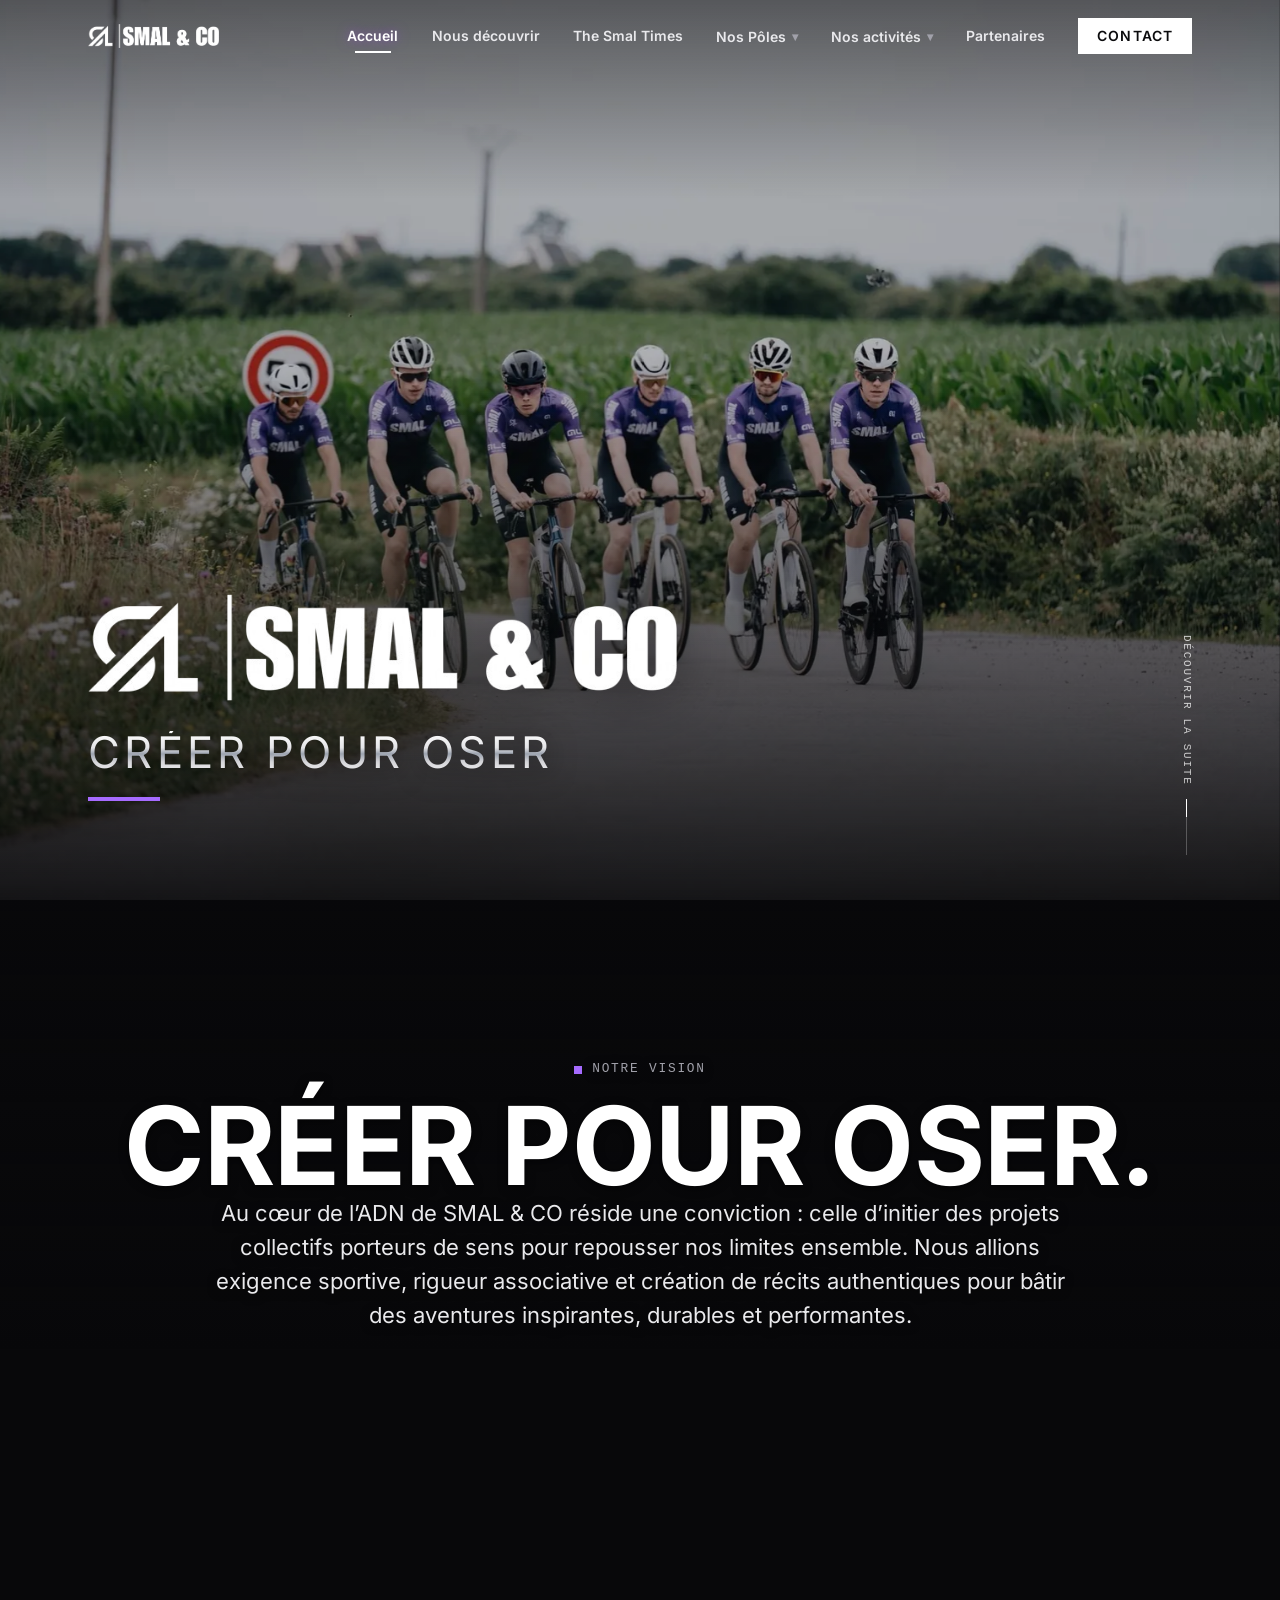
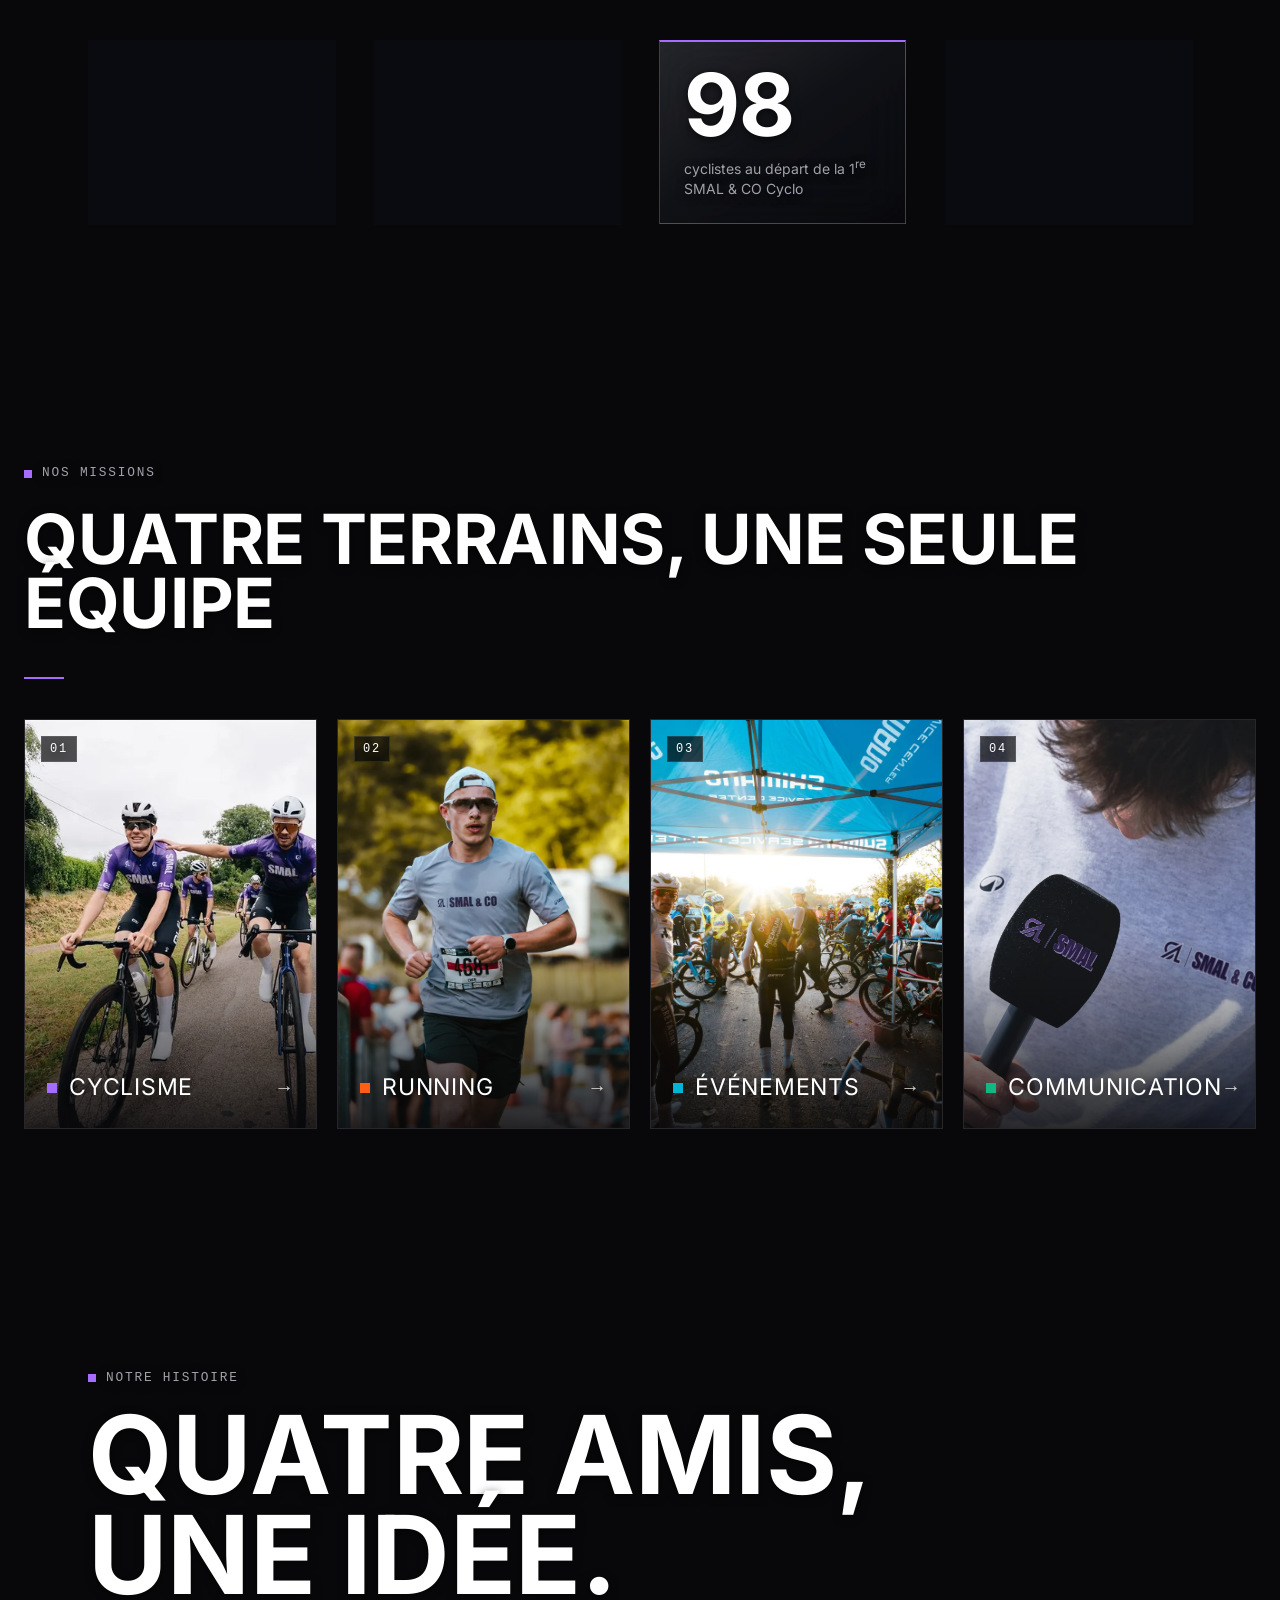
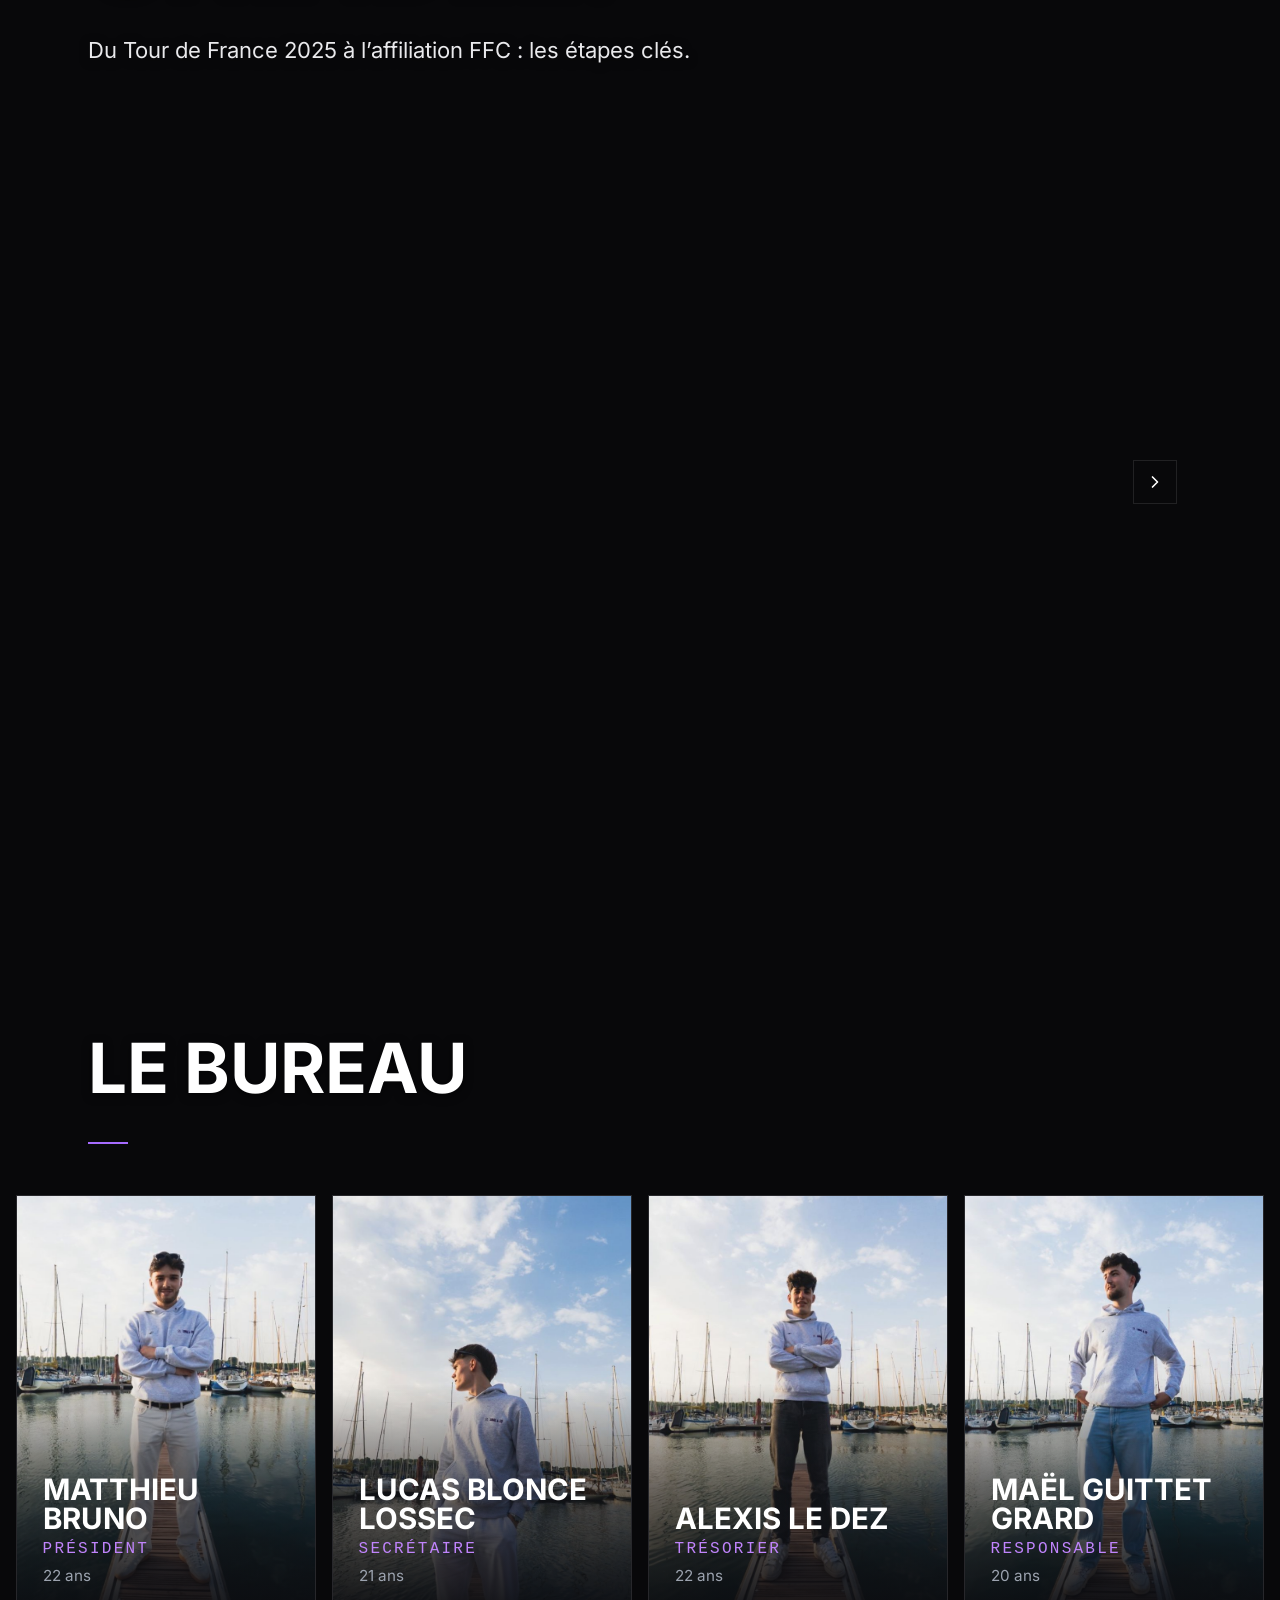
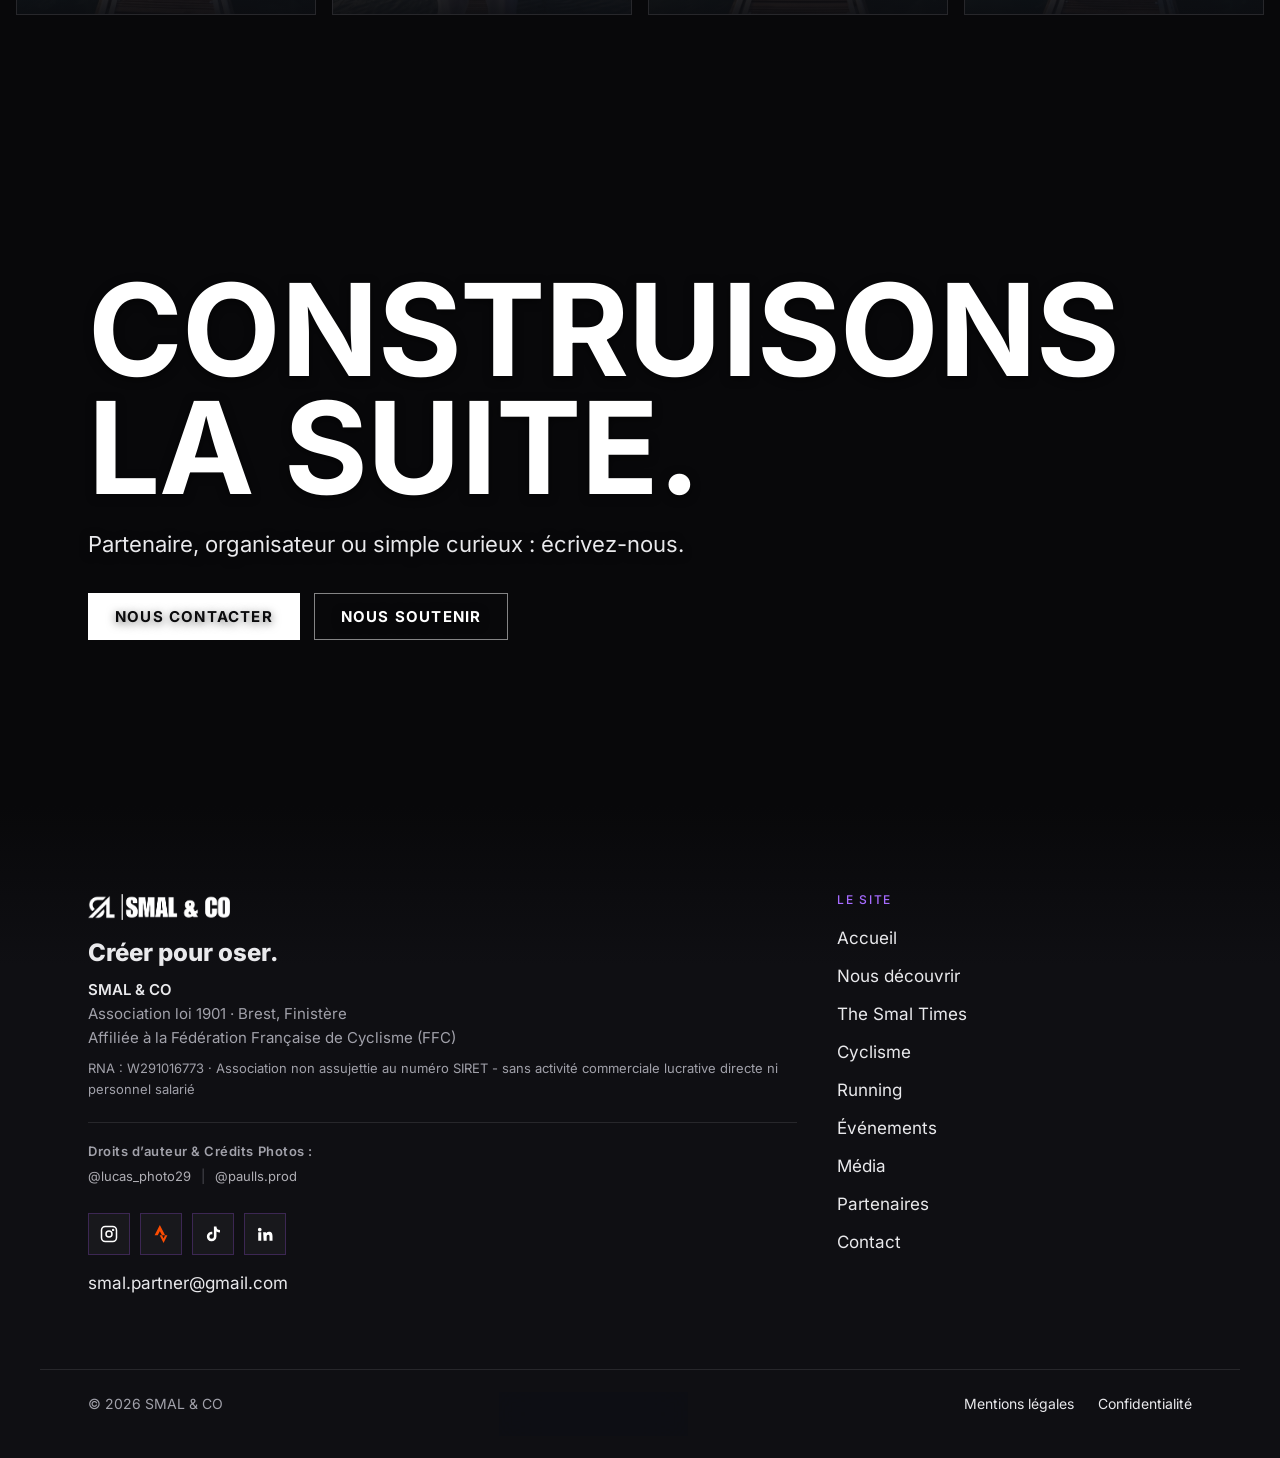
==== commit 4887ff01: "feat(the-smal-times): nouvelle page « The Smal Times » (bientôt disponible) - Page smal-times.html :" ====
--- a/index.html
+++ b/index.html
@@ -64,6 +64,7 @@
   <nav id="menu" class="nav" aria-label="Navigation principale">
    <a class="active" aria-current="page" href="/">Accueil</a>
    <a href="/qui-sommes-nous.html">Nous découvrir</a>
+   <a href="/smal-times.html">The Smal Times</a>
    <div class="nav-dd">
     <button class="nav-dd-toggle" type="button" aria-expanded="false" aria-controls="nav-poles">Nos Pôles <span class="chevron-down" aria-hidden="true">▾</span></button>
     <div class="dropdown-menu" id="nav-poles">
@@ -316,7 +317,7 @@
   </div>
   <nav aria-label="Pied de page">
    <h2 class="foot-h">Le site</h2>
-   <ul><li><a href="/">Accueil</a></li><li><a href="/qui-sommes-nous.html">Nous découvrir</a></li><li><a href="/cyclisme.html">Cyclisme</a></li><li><a href="/running.html">Running</a></li><li><a href="/evenements.html">Événements</a></li><li><a href="/communication.html">Média</a></li><li><a href="/partenaires.html">Partenaires</a></li><li><a href="/contact.html">Contact</a></li></ul>
+   <ul><li><a href="/">Accueil</a></li><li><a href="/qui-sommes-nous.html">Nous découvrir</a></li><li><a href="/smal-times.html">The Smal Times</a></li><li><a href="/cyclisme.html">Cyclisme</a></li><li><a href="/running.html">Running</a></li><li><a href="/evenements.html">Événements</a></li><li><a href="/communication.html">Média</a></li><li><a href="/partenaires.html">Partenaires</a></li><li><a href="/contact.html">Contact</a></li></ul>
   </nav>
  </div>
  <div class="wrap foot-bar"><span>© 2026 SMAL & CO</span><div class="sec-glass" data-sec><button class="sec-chip" type="button" aria-expanded="false" aria-controls="sec-panel"><svg class="sec-shield" viewBox="0 0 28 30" aria-hidden="true"><defs><linearGradient id="secG1" x1="0" y1="0" x2="1" y2="1"><stop offset="0" stop-color="#6b7280"/><stop offset=".45" stop-color="#262930"/><stop offset="1" stop-color="#0b0c0f"/></linearGradient><linearGradient id="secG2" x1="0" y1="0" x2="0" y2="1"><stop offset="0" stop-color="#34d399"/><stop offset="1" stop-color="#065f46"/></linearGradient><linearGradient id="secG3" x1="0" y1="0" x2="0" y2="1"><stop offset="0" stop-color="#fff" stop-opacity=".5"/><stop offset="1" stop-color="#fff" stop-opacity="0"/></linearGradient></defs><path d="M14 1l12 4.5v8.2c0 7.3-5 12.9-12 15.3C7 26.6 2 21 2 13.7V5.5z" fill="url(#secG1)" stroke="rgba(255,255,255,.35)" stroke-width=".8"/><path d="M14 4.6l8.8 3.3v6c0 5.4-3.6 9.6-8.8 11.5-5.2-1.9-8.8-6.1-8.8-11.5v-6z" fill="url(#secG2)"/><path d="M14 4.6l8.8 3.3v3.4C18 9.6 10 9.6 5.2 11.3V7.9z" fill="url(#secG3)"/><path d="M10 14.6l2.9 2.9 5.4-5.6" fill="none" stroke="#fff" stroke-width="2.2" stroke-linecap="round" stroke-linejoin="round"/></svg><span class="sec-chip-txt"><span data-sec-label>Site protégé</span><small>Audit quotidien</small></span><span class="sec-dot" aria-hidden="true"></span></button><div class="sec-panel" id="sec-panel" role="dialog" aria-label="Transparence sécurité" hidden><p class="sec-panel-h" data-sec-title>Site protégé &amp; vérifié</p><p class="sec-panel-date" data-sec-date>Chargement du dernier contrôle…</p><ul class="sec-panel-list" data-sec-list></ul><a href="https://github.com/Maattyeux/smal-co-site/actions/workflows/securite.yml" target="_blank" rel="noopener noreferrer">Vérifier l’historique des contrôles</a></div></div><span class="foot-legal"><a href="/mentions-legales.html">Mentions légales</a><a href="/confidentialite.html">Confidentialité</a></span></div>
--- a/assets/site.css
+++ b/assets/site.css
@@ -762,7 +762,7 @@
 .hero-slogan{background:none;color:#fff}
 .hero-mark img{filter:none}
 .h-lg::after,.missions-title::after,.section-title::after{content:"";display:block;width:40px;height:2px;margin-top:.6em;background:var(--accent)}
-:is(.event-center,.vision-objectifs,.merci,.partners-header) :is(.h-lg,.missions-title,.section-title)::after{margin-inline:auto}
+:is(.event-center,.vision-objectifs,.merci,.partners-header,.soon-card) :is(.h-lg,.missions-title,.section-title)::after{margin-inline:auto}
 .eyebrow{display:inline-flex;align-items:center;gap:10px;font-weight:700;letter-spacing:.22em;color:var(--muted)}
 .eyebrow::before{content:"";width:8px;height:8px;background:var(--accent);flex:none}
 /* Boutons : blanc plein (principal) ou contour blanc (secondaire) ; l'accent n'apparaît qu'au survol */
@@ -1096,3 +1096,38 @@
 .story .step-card,.story .step-logo,.event dl>div{background:rgba(255,255,255,.03);border:1px solid rgba(255,255,255,.08)}
 .event dl>div{padding:12px 14px}
 @media (prefers-reduced-motion:reduce){.liquid-glass-card,.facts,.story>.step,.list-cards>li,.card,.event,.offer-card,.partners>li,.num{transition:none}}
+
+/* Partenaires contributeurs : 2e niveau, bandeaux horizontaux compacts sous les 3 partenaires majeurs */
+.contrib-h{display:flex;margin:clamp(56px,8vw,96px) 0 20px;font:500 12px/1.2 var(--mono,monospace);letter-spacing:.14em}
+.contrib-h{font-family:var(--mono,monospace)!important} /* h2 : la règle globale des titres impose Impact en !important */
+.contrib{list-style:none;margin:0;padding:0;display:grid;gap:12px} /* même largeur que la grille des 3 partenaires majeurs */
+.contrib-card{display:flex;align-items:center;gap:20px;padding:16px 20px}
+/* verre plus sobre que les grandes cartes : reflet et ombre réduits */
+.contrib-card{background-image:linear-gradient(145deg,rgba(255,255,255,.06) 0%,rgba(255,255,255,.015) 48%,rgba(0,0,0,.18) 100%);border-color:rgba(255,255,255,.14);box-shadow:inset 0 1px 1px 0 rgba(255,255,255,.2),0 12px 28px -14px rgba(0,0,0,.7)}
+/* logos blancs monochromes posés directement sur le verre, comme ceux des partenaires majeurs */
+.contrib-logo{flex:none;width:132px;height:72px;display:grid;place-items:center}
+.contrib-logo img{max-width:132px;max-height:64px;width:auto;height:auto;object-fit:contain}
+.contrib-tag{margin:0 0 4px;font:500 11px/1.3 var(--mono,monospace);letter-spacing:.12em;text-transform:uppercase;color:var(--accent)}
+.contrib-card h3{margin:0 0 4px;font:700 17px/1.2 var(--display);color:var(--head)}
+.contrib-card p:not(.contrib-tag){margin:0;color:var(--muted);font-size:14.5px;line-height:1.5}
+@media (max-width:560px){.contrib-card{flex-direction:column;align-items:flex-start;gap:14px}}
+.contrib .p-links{padding-top:12px}
+.contrib .p-links a{margin:0;padding:10px 16px;color:#fff;font-size:13px;gap:8px}
+
+/* THE SMAL TIMES : fond paysage LINKMAILSMAL (vue sur l'eau à gauche, groupe sur les rochers à droite) + encart « en préparation » */
+.backdrop-linkmail .backdrop-img{object-position:center 60%}
+@media (max-aspect-ratio:1/1){.backdrop-linkmail .backdrop-img{object-position:68% center}} /* écrans verticaux : on garde le groupe */
+.soon-card{position:relative;overflow:hidden;max-width:760px;margin-inline:auto;padding:clamp(36px,6vw,64px);text-align:center;border:1px solid rgba(255,255,255,.1);background:rgba(18,19,24,.55);-webkit-backdrop-filter:blur(14px);backdrop-filter:blur(14px);box-shadow:var(--lift),inset 0 1px 0 rgba(255,255,255,.06)}
+.soon-card .lead{margin:20px auto 0;color:#d4d4dc}
+.soon-anim{display:flex;align-items:center;justify-content:center;gap:32px;margin:0 auto 28px;padding-left:min(120px,22vw);color:#b06cff} /* padding : compense la traînée qui déborde à gauche */
+.soon-anim .soon-rider{position:relative;left:auto;bottom:auto;width:min(220px,46vw);margin:0;animation:none} /* cycliste de contact.html, sur place au lieu de traverser */
+.soon-anim .success-bike{width:100%;height:auto}
+.soon-anim .success-trail{animation:soon-trail 1.2s ease-in-out infinite alternate}
+.soon-clock{flex:none;width:min(58px,12vw);height:auto;overflow:visible;filter:drop-shadow(0 0 12px rgba(139,36,214,.8))} /* même trait et halo que .success-bike */
+.soon-clock-sec,.soon-clock-min{transform-box:fill-box;transform-origin:50% 100%}
+.soon-clock-sec{animation:spin 4s linear infinite}
+.soon-clock-min{animation:spin 48s linear infinite}
+.soon-socials-t{margin-top:clamp(28px,4vw,40px);color:var(--muted);font-size:16px}
+.soon-socials{justify-content:center;margin-top:16px}
+@keyframes soon-trail{from{opacity:.55;transform:scaleX(.7)}to{opacity:1;transform:scaleX(1)}}
+@media (prefers-reduced-motion:reduce){.soon-anim .success-trail,.soon-clock-sec,.soon-clock-min{animation:none}}
